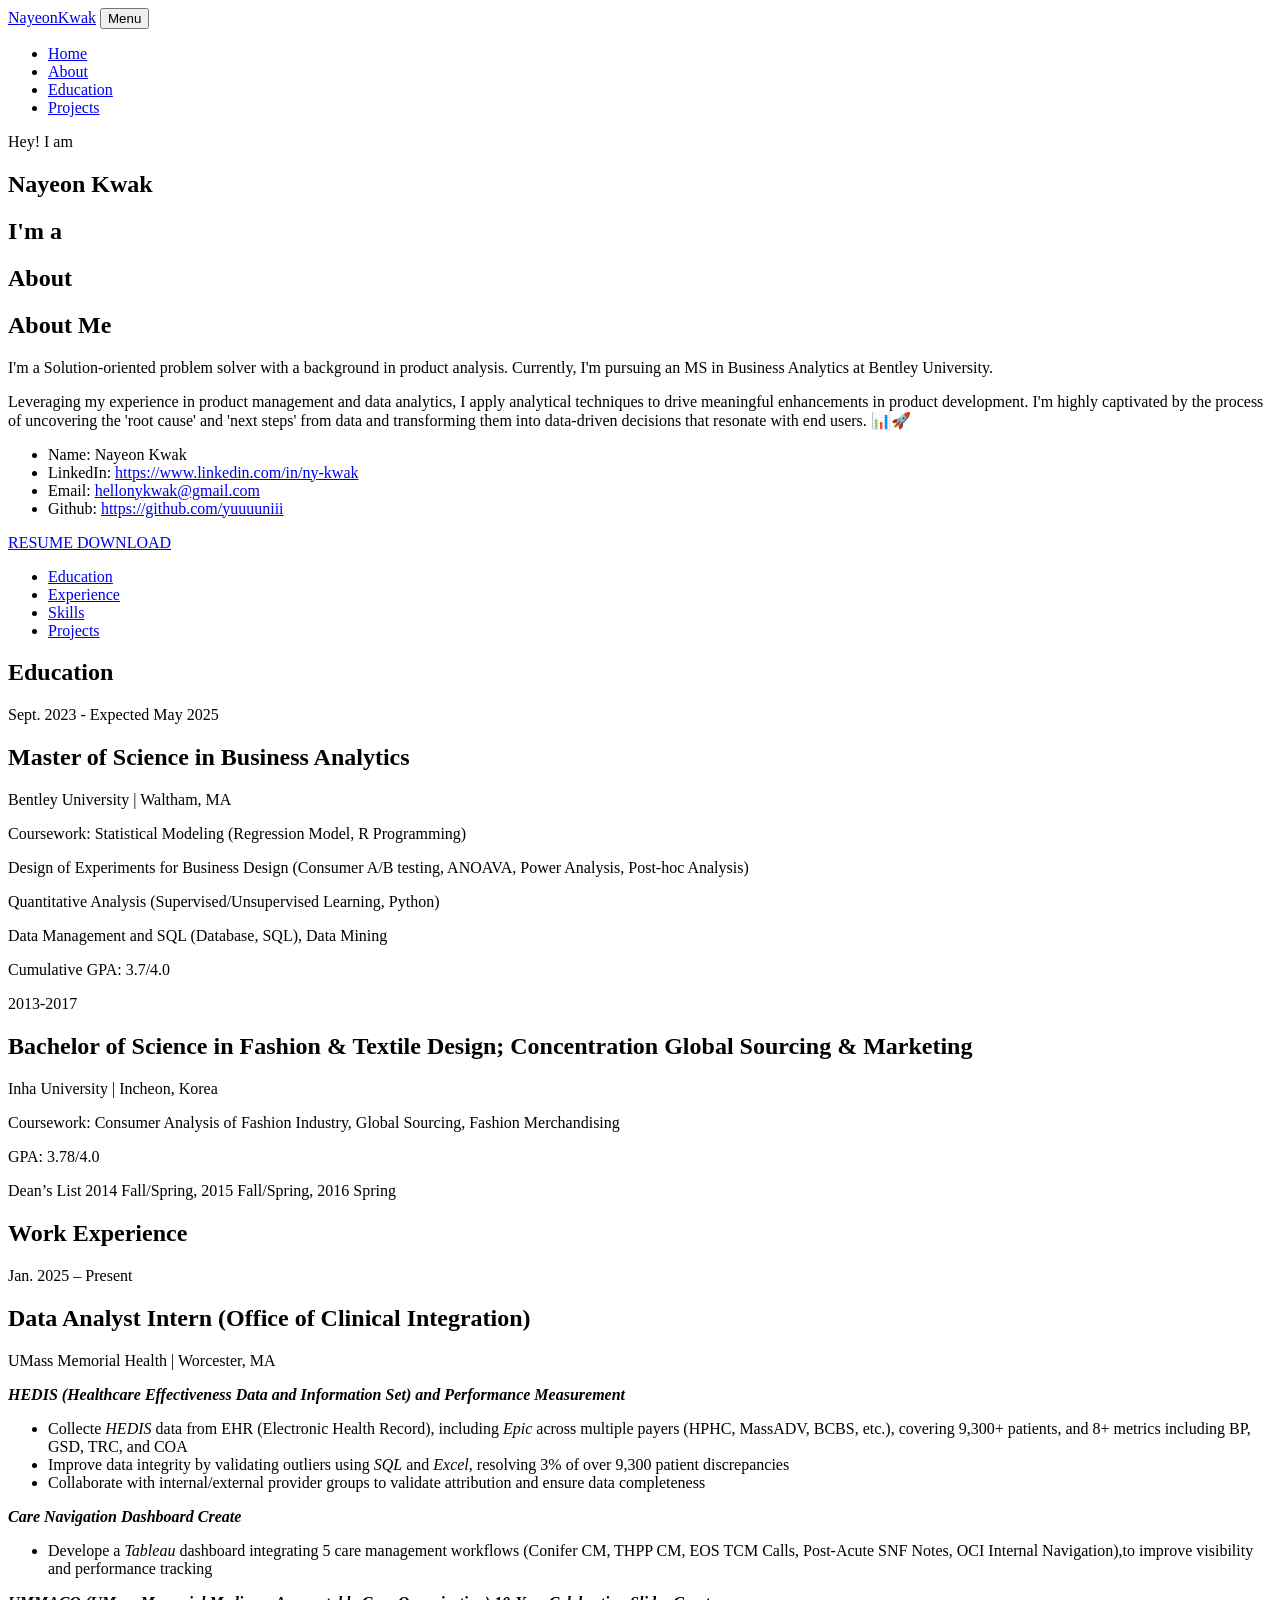
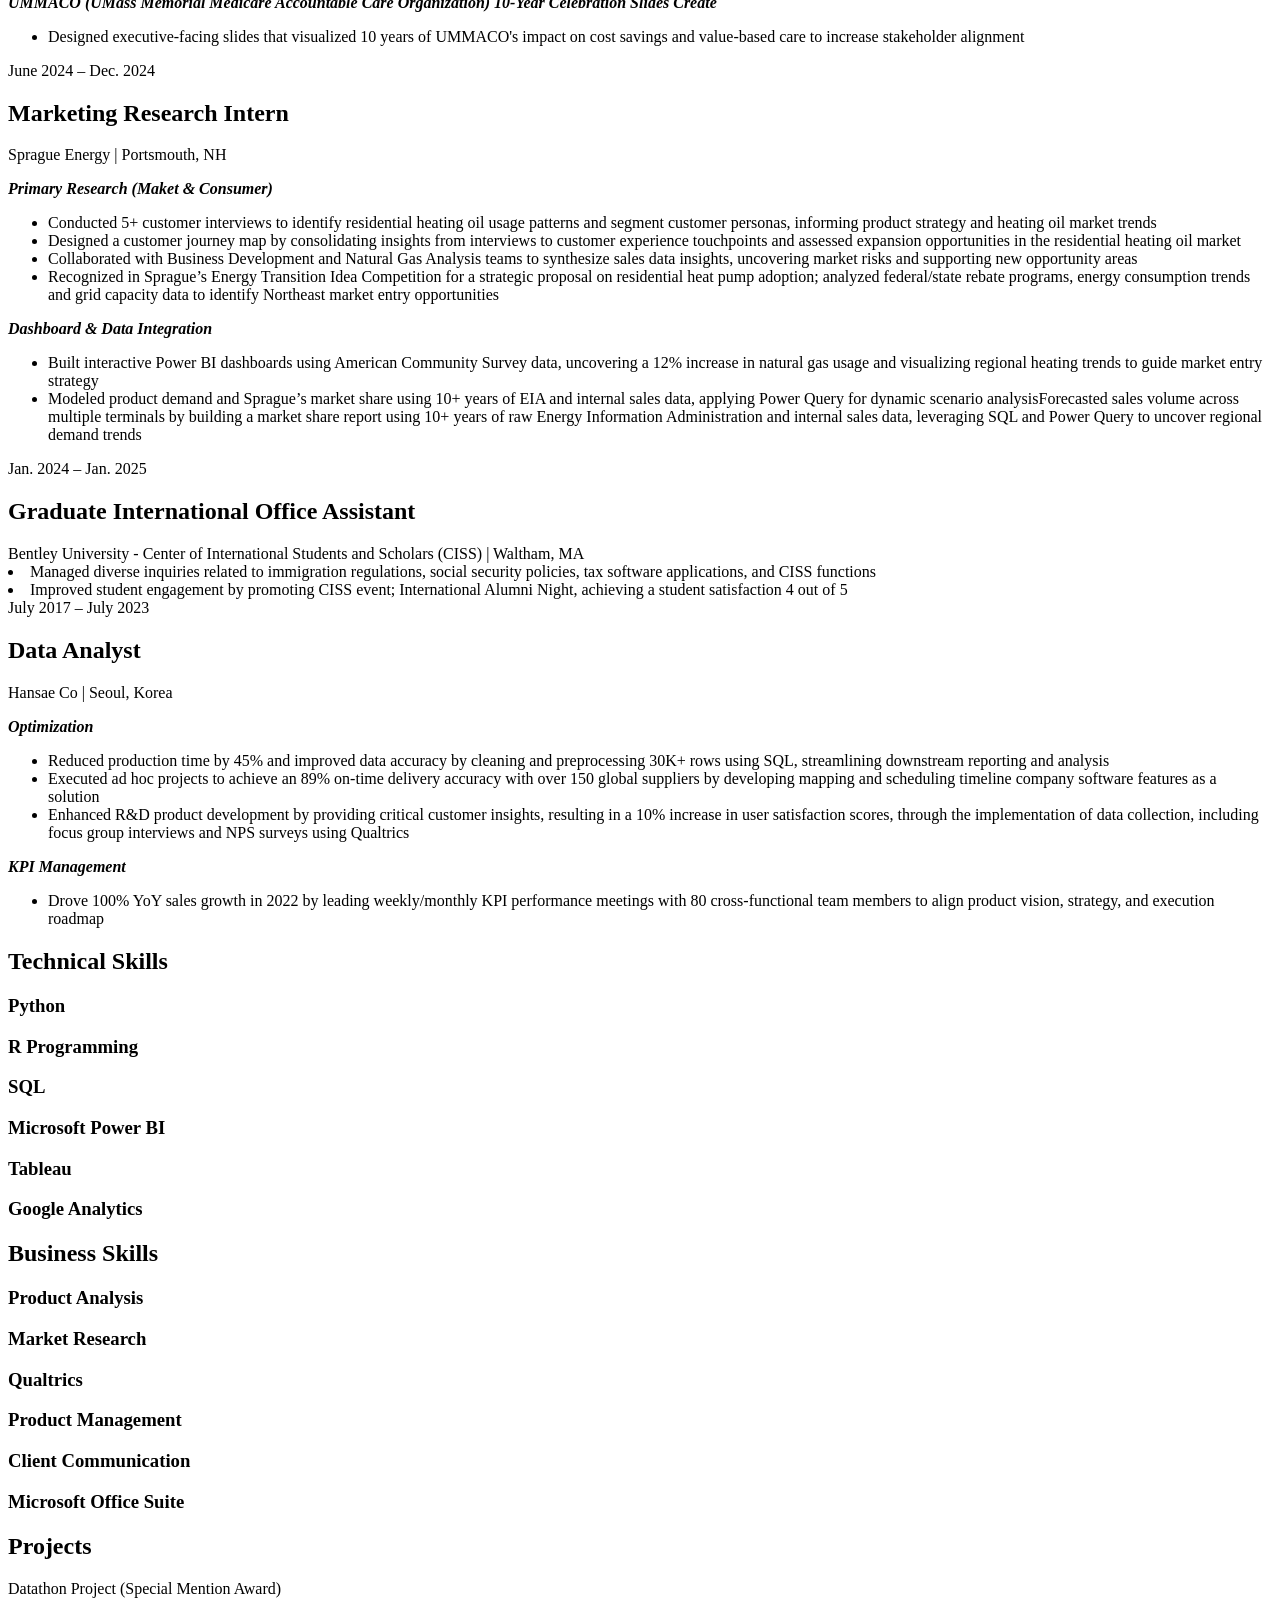
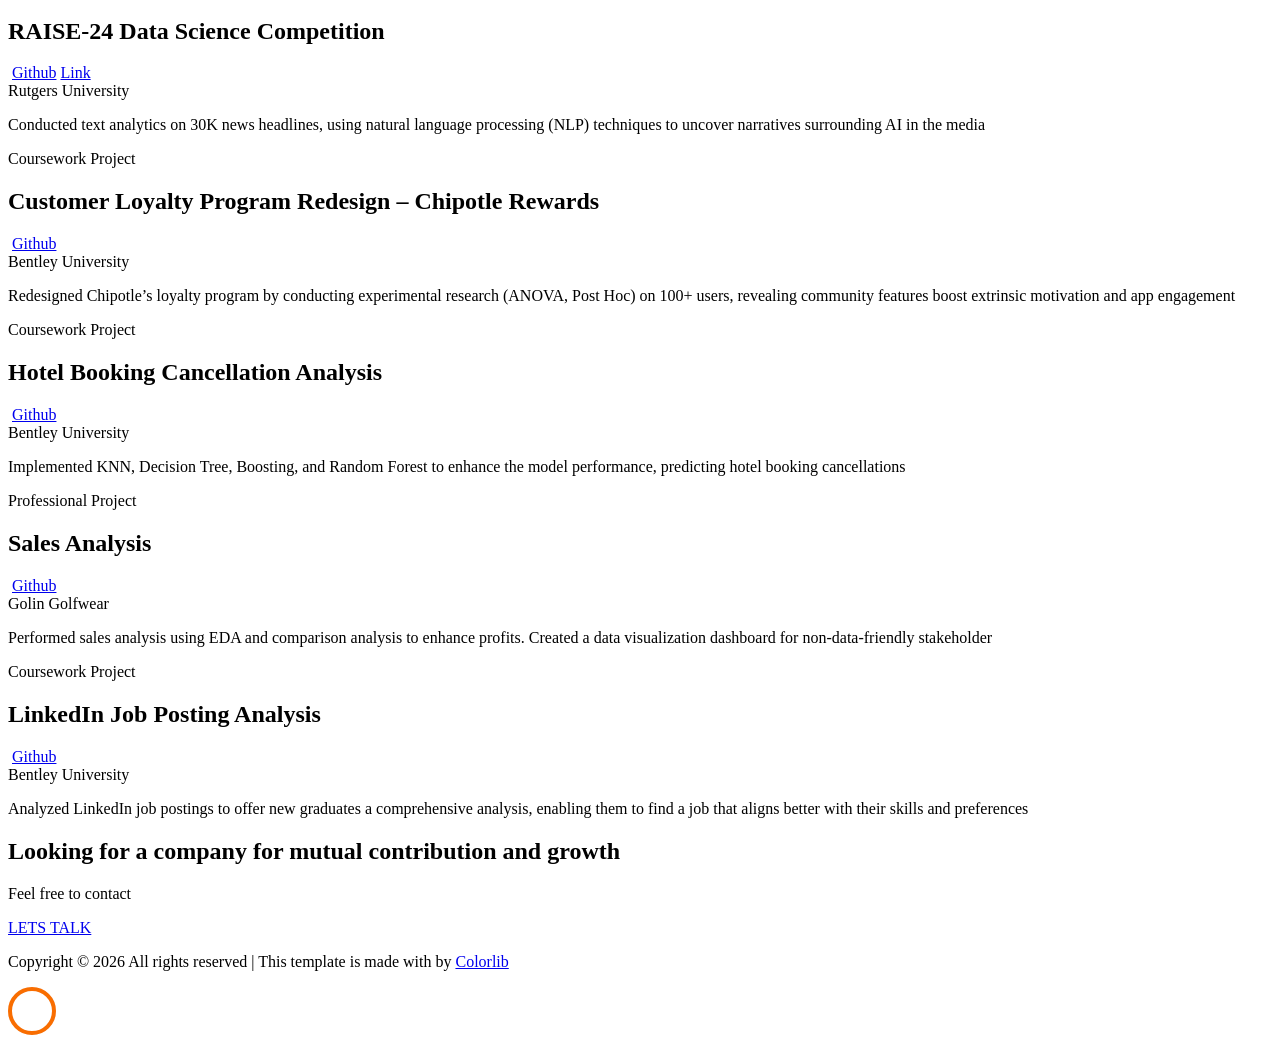
==== index.html @ 4a4a0172 "4/16/2025 updated index.html" ====
<!DOCTYPE html>
<html lang="en">

<head>
	<title>Nayeon WebPortfolio</title>
	<meta charset="utf-8">
	<meta name="viewport" content="width=device-width, initial-scale=1, shrink-to-fit=no">

	<link href="https://fonts.googleapis.com/css?family=Poppins:100,200,300,400,500,600,700,800,900" rel="stylesheet">

	<link rel="stylesheet" href="css/open-iconic-bootstrap.min.css">
	<link rel="stylesheet" href="css/animate.css">

	<link rel="stylesheet" href="css/owl.carousel.min.css">
	<link rel="stylesheet" href="css/owl.theme.default.min.css">
	<link rel="stylesheet" href="css/magnific-popup.css">

	<link rel="stylesheet" href="css/aos.css">

	<link rel="stylesheet" href="css/ionicons.min.css">

	<link rel="stylesheet" href="css/flaticon.css">
	<link rel="stylesheet" href="css/icomoon.css">
	<link rel="stylesheet" href="css/style.css">
</head>

<body data-spy="scroll" data-target=".site-navbar-target" data-offset="300">


	<nav class="navbar navbar-expand-lg navbar-dark ftco_navbar ftco-navbar-light site-navbar-target" id="ftco-navbar">
		<div class="container">
			<a class="navbar-brand" href="index.html"><span>N</span>ayeonKwak</a>
			<button class="navbar-toggler js-fh5co-nav-toggle fh5co-nav-toggle" type="button" data-toggle="collapse"
				data-target="#ftco-nav" aria-controls="ftco-nav" aria-expanded="false" aria-label="Toggle navigation">
				<span class="oi oi-menu"></span> Menu
			</button>

			<div class="collapse navbar-collapse" id="ftco-nav">
				<ul class="navbar-nav nav ml-auto">
					<li class="nav-item"><a href="#home-section" class="nav-link"><span>Home</span></a></li>
					<li class="nav-item"><a href="#about-section" class="nav-link"><span>About</span></a></li>
					<li class="nav-item"><a href="#education-section" class="nav-link"><span>Education</span></a></li>
					<li class="nav-item"><a href="#projects-section" class="nav-link"><span>Projects</span></a></li>
				</ul>
			</div>
		</div>
	</nav>
	<section class="hero-wrap js-fullheight">
		<div class="overlay"></div>
		<div class="container">
			<div class="row no-gutters slider-text js-fullheight justify-content-center align-items-center">
				<div class="col-lg-8 col-md-6 ftco-animate d-flex align-items-center">
					<div class="text text-center">
						<span class="subheading">Hey! I am</span>
						<h1>Nayeon Kwak</h1>
						<h2>I'm a
							<span class="txt-rotate" data-period="500"
								data-rotate='[  "Solution Oriented", "Data Analyst", "Consumer Insight"]'></span>
						</h2>
					</div>
				</div>
			</div>
		</div>
		</div>
		<div class="mouse">
			<a href="#" class="mouse-icon">
				<div class="mouse-wheel"><span class="ion-ios-arrow-round-down"></span></div>
			</a>
		</div>
	</section>

	<section class="ftco-about img ftco-section ftco-no-pt ftco-no-pb" id="about-section">
		<div class="container">
			<div class="row d-flex no-gutters">
				<div class="col-md-6 col-lg-6 d-flex">
					<div class="img-about img d-flex align-items-stretch">
						<div class="overlay"></div>
						<div class="img d-flex align-self-stretch align-items-center"
							style="background-image:url(images/about.jpg);">
						</div>
					</div>
				</div>
				<div class="col-md-6 col-lg-6 pl-md-5 py-5">
					<div class="row justify-content-start pb-3">
						<div class="col-md-12 heading-section ftco-animate">
							<h1 class="big">About</h1>
							<h2 class="mb-4">About Me</h2>
							<p>I'm a Solution-oriented problem solver with a background in product analysis.
								Currently, I'm pursuing an MS in Business Analytics at Bentley University.</p>
							<p>Leveraging my experience in product management and data analytics, I apply analytical techniques to drive meaningful enhancements in product development.
								I'm highly captivated by the process of uncovering the 'root cause' and 'next steps' from data and transforming them into data-driven decisions that resonate with end users. 📊🚀 </p>
							<ul class="about-info mt-4 px-md-0 px-2">
								<li class="d-flex"><span>Name:</span> <span>Nayeon Kwak</span></li>
								<li class="d-flex"><span>LinkedIn:</span> <span><a href="https://www.linkedin.com/in/ny-kwak" target="_blank">https://www.linkedin.com/in/ny-kwak</a></span></li>
								<li class="d-flex"><span>Email:</span> <span><a href="mailto:hellonykwak@gmail.com">hellonykwak@gmail.com</a></span></li>
								<li class="d-flex"><span>Github: </span> <span><a href="https://github.com/yuuuuniii" target="_blank">https://github.com/yuuuuniii</a></span></li>
							</ul>
						</div>
					</div>
					<div class="counter-wrap ftco-animate d-flex mt-md-3">
						<div class="text">
							<p><a target="_blank"
									href="https://drive.google.com/file/d/1pzZDZuSBu2wF0C3RZcCyhBrDFEeHT3rI/view"
									class="btn btn-primary py-3 px-3">RESUME DOWNLOAD</a></p>
						</div>
					</div>
				</div>
			</div>
		</div>
	</section>


	<section class="ftco-section ftco-no-pb goto-here" id="resume-section">
		<div class="container">
			<div class="row">
				<div class="col-md-3">
					<nav id="navi">
						<ul>
							<li><a href="#page-1">Education</a></li>
							<li><a href="#page-2">Experience</a></li>
							<li><a href="#page-3">Skills</a></li>
							<li><a href="#page-4">Projects</a></li>
						</ul>
					</nav>
				</div>
				<div class="col-md-9" id="education-section">
					<div id="page-1" class="page one">
						<h2 class="heading">Education</h2>
						<div class="resume-wrap d-flex ftco-animate">
							<div class="icon d-flex align-items-center justify-content-center">
								<span class="flaticon-ideas"></span>
							</div>
							<div class="text pl-3">
								<span class="date">Sept. 2023 - Expected May 2025</span>
								<h2>Master of Science in Business Analytics</h2>
								<span class="position">Bentley University | Waltham, MA </span>
								<p>Coursework: Statistical Modeling (Regression Model, R Programming)</p>
								<p>Design of Experiments for Business Design (Consumer A/B testing, ANOAVA, Power Analysis, Post-hoc Analysis)</p>
								<p>Quantitative Analysis (Supervised/Unsupervised Learning, Python)</p>
								<p>Data Management and SQL (Database, SQL), Data Mining</p>
								<p>Cumulative GPA: 3.7/4.0</p>
							</div>
						</div>
						<div class="resume-wrap d-flex ftco-animate">
							<div class="icon d-flex align-items-center justify-content-center">
								<span class="flaticon-ideas"></span>
							</div>
							<div class="text pl-3">
								<span class="date">2013-2017</span>
								<h2>Bachelor of Science in Fashion & Textile Design; Concentration Global Sourcing & Marketing</h2>
								<span class="position">Inha University | Incheon, Korea</span>
								<p>Coursework: Consumer Analysis of Fashion Industry, Global Sourcing, Fashion Merchandising</p>
								<p>GPA: 3.78/4.0</p>
								<p>Dean’s List 2014 Fall/Spring, 2015 Fall/Spring, 2016 Spring</p>
							</div>
						</div>
					</div>

					<div id="page-2" class="page two">
						<h2 class="heading">Work Experience</h2>
						<div class="resume-wrap d-flex ftco-animate">
							<div class="icon d-flex align-items-center justify-content-center">
								<span class="flaticon-ideas"></span>
							</div>
							<div class="text pl-3">
								<span class="date">Jan. 2025 – Present </span>
								<h2>Data Analyst Intern (Office of Clinical Integration)</h2>
								<span class="position">UMass Memorial Health | Worcester, MA </span>
								<p><strong><em>HEDIS (Healthcare Effectiveness Data and Information Set) and Performance Measurement</em></strong></p>
								<ul>
									<li>Collecte <i>HEDIS</i> data from EHR (Electronic Health Record), including <i>Epic</i> across multiple payers (HPHC, MassADV, BCBS, etc.), covering 9,300+ patients, and 8+ metrics including BP, GSD, TRC, and COA</li>
									<li>Improve data integrity by validating outliers using <i>SQL</i> and <i>Excel</i>, resolving 3% of over 9,300 patient discrepancies</li>
									<li>Collaborate with internal/external provider groups to validate attribution and ensure data completeness</li>
								</ul>
								<p><strong><em>Care Navigation Dashboard Create</em></strong></p>
								<ul>							
									<li>Develope a <i>Tableau</i> dashboard integrating 5 care management workflows (Conifer CM, THPP CM, EOS TCM Calls, Post-Acute SNF Notes, OCI Internal Navigation),to improve visibility and performance tracking</li>
								</ul>
								<p><strong><em>UMMACO (UMass Memorial Medicare Accountable Care Organization) 10-Year Celebration Slides Create</em></strong></p>						
								<ul>
									<li>Designed executive-facing slides that visualized 10 years of UMMACO's impact on cost savings and value-based care to increase stakeholder alignment</li>
								</ul>
							</div>
						</div>
						<div class="resume-wrap d-flex ftco-animate">
							<div class="icon d-flex align-items-center justify-content-center">
								<span class="flaticon-ideas"></span>
							</div>
							<div class="text pl-3">
								<span class="date">June 2024 – Dec. 2024</span>
								<h2>Marketing Research Intern</h2>
								<span class="position">Sprague Energy | Portsmouth, NH </span>
								<p><strong><em>Primary Research (Maket & Consumer)</em></strong></p>
								<ul>
									<li>Conducted 5+ customer interviews to identify residential heating oil usage patterns and segment customer personas, informing product strategy and heating oil market trends</li>
									<li>Designed a customer journey map by consolidating insights from interviews to customer experience touchpoints and assessed expansion opportunities in the residential heating oil market</li>
									<li>Collaborated with Business Development and Natural Gas Analysis teams to synthesize sales data insights, uncovering market risks and supporting new opportunity areas</li>
									<li>Recognized in Sprague’s Energy Transition Idea Competition for a strategic proposal on residential heat pump adoption; analyzed federal/state rebate programs, energy consumption trends and grid capacity data to identify Northeast market entry opportunities</li>
								</ul>
								<p><strong><em>Dashboard & Data Integration</em></strong></p>
								<ul>
									<li>Built interactive Power BI dashboards using American Community Survey data, uncovering a 12% increase in natural gas usage and visualizing regional heating trends to guide market entry strategy</li>
									<li>Modeled product demand and Sprague’s market share using 10+ years of EIA and internal sales data, applying Power Query for dynamic scenario analysisForecasted sales volume across multiple terminals by building a market share report using 10+ years of raw Energy Information Administration and internal sales data, leveraging SQL and Power Query to uncover regional demand trends</li>
								</ul>
							</div>
						</div>
						<div class="resume-wrap d-flex ftco-animate">
							<div class="icon d-flex align-items-center justify-content-center">
								<span class="flaticon-ideas"></span>
							</div>
							<div class="text pl-3">
								<span class="date">Jan. 2024 – Jan. 2025</span>
								<h2>Graduate International Office Assistant</h2>
								<span class="position">Bentley University - Center of International Students and Scholars (CISS) | Waltham, MA </span>
								<li>Managed diverse inquiries related to immigration regulations, social security policies, tax software applications, and CISS functions</li>
								<li>Improved student engagement by promoting CISS event; International Alumni Night, achieving a student satisfaction 4 out of 5</li>
							</div>
						</div>
						<div class="resume-wrap d-flex ftco-animate">
							<div class="icon d-flex align-items-center justify-content-center">
								<span class="flaticon-ideas"></span>
							</div>
							<div class="text pl-3">
								<span class="date">July 2017 – July 2023</span>
								<h2>Data Analyst</h2>
								<span class="position">Hansae Co | Seoul, Korea </span>
								<p><strong><em>Optimization</em></strong></p>
								<ul>
									<li>Reduced production time by 45% and improved data accuracy by cleaning and preprocessing 30K+ rows using SQL, streamlining downstream reporting and analysis</li>
									<li>Executed ad hoc projects to achieve an 89% on-time delivery accuracy with over 150 global suppliers by developing mapping and scheduling timeline company software features as a solution</li>
									<li>Enhanced R&D product development by providing critical customer insights, resulting in a 10% increase in user satisfaction scores, through the implementation of data collection, including focus group interviews and NPS surveys using Qualtrics</li>
								</ul>
								<p><strong><em>KPI Management</em></strong></p>
								<ul>
									<li>Drove 100% YoY sales growth in 2022 by leading weekly/monthly KPI performance meetings with 80 cross-functional team members to align product vision, strategy, and execution roadmap</li>
								</ul>
							</div>
						</div>
					</div>

					<div id="page-3" class="page three">
						<h2 class="heading">Technical Skills</h2>
						<div class="row">
							<div class="col-md-6 animate-box">
								<div class="progress-wrap ftco-animate">
									<h3>Python</h3>
									<div class="progress">
										<div class="progress-bar color-1" role="progressbar" aria-valuenow="100"
											aria-valuemin="0" aria-valuemax="100" style="width:100%">
											<span></span>
										</div>
									</div>
								</div>
							</div>
							<div class="col-md-6 animate-box">
								<div class="progress-wrap ftco-animate">
									<h3>R Programming</h3>
									<div class="progress">
										<div class="progress-bar color-2" role="progressbar" aria-valuenow="100"
											aria-valuemin="0" aria-valuemax="100" style="width:100%">
											<span></span>
										</div>
									</div>
								</div>
							</div>
							<div class="col-md-6 animate-box">
								<div class="progress-wrap ftco-animate">
									<h3>SQL</h3>
									<div class="progress">
										<div class="progress-bar color-3" role="progressbar" aria-valuenow="100"
											aria-valuemin="0" aria-valuemax="100" style="width:100%">
											<span></span>
										</div>
									</div>
								</div>
							</div>
							<div class="col-md-6 animate-box">
								<div class="progress-wrap ftco-animate">
									<h3>Microsoft Power BI</h3>
									<div class="progress">
										<div class="progress-bar color-4" role="progressbar" aria-valuenow="100"
											aria-valuemin="0" aria-valuemax="100" style="width:100%">
											<span></span>
										</div>
									</div>
								</div>
							</div>
							<div class="col-md-6 animate-box">
								<div class="progress-wrap ftco-animate">
									<h3>Tableau</h3>
									<div class="progress">
										<div class="progress-bar color-5" role="progressbar" aria-valuenow="100"
											aria-valuemin="0" aria-valuemax="100" style="width:100%">
											<span></span>
										</div>
									</div>
								</div>
							</div>
							<div class="col-md-6 animate-box">
								<div class="progress-wrap ftco-animate">
									<h3>Google Analytics</h3>
									<div class="progress">
										<div class="progress-bar color-6" role="progressbar" aria-valuenow="100"
											aria-valuemin="0" aria-valuemax="100" style="width:100%">
											<span></span>
										</div>
									</div>
								</div>
							</div>
						</div>
						<h2 class="heading">Business Skills</h2>
						<div class="row">
							<div class="col-md-6 animate-box">
								<div class="progress-wrap ftco-animate">
									<h3>Product Analysis</h3>
									<div class="progress">
										<div class="progress-bar color-1" role="progressbar" aria-valuenow="100"
											aria-valuemin="0" aria-valuemax="100" style="width:100%">
											<span></span>
										</div>
									</div>
								</div>
							</div>
							<div class="col-md-6 animate-box">
								<div class="progress-wrap ftco-animate">
									<h3>Market Research</h3>
									<div class="progress">
										<div class="progress-bar color-2" role="progressbar" aria-valuenow="100"
											aria-valuemin="0" aria-valuemax="100" style="width:100%">
											<span></span>
										</div>
									</div>
								</div>
							</div>
							<div class="col-md-6 animate-box">
								<div class="progress-wrap ftco-animate">
									<h3>Qualtrics</h3>
									<div class="progress">
										<div class="progress-bar color-3" role="progressbar" aria-valuenow="100"
											aria-valuemin="0" aria-valuemax="100" style="width:100%">
											<span></span>
										</div>
									</div>
								</div>
							</div>
							<div class="col-md-6 animate-box">
								<div class="progress-wrap ftco-animate">
									<h3>Product Management</h3>
									<div class="progress">
										<div class="progress-bar color-4" role="progressbar" aria-valuenow="100"
											aria-valuemin="0" aria-valuemax="100" style="width:100%">
											<span></span>
										</div>
									</div>
								</div>
							</div>
							<div class="col-md-6 animate-box">
								<div class="progress-wrap ftco-animate">
									<h3>Client Communication</h3>
									<div class="progress">
										<div class="progress-bar color-5" role="progressbar" aria-valuenow="100"
											aria-valuemin="0" aria-valuemax="100" style="width:100%">
											<span></span>
										</div>
									</div>
								</div>
							</div>
							<div class="col-md-6 animate-box">
								<div class="progress-wrap ftco-animate">
									<h3>Microsoft Office Suite</h3>
									<div class="progress">
										<div class="progress-bar color-6" role="progressbar" aria-valuenow="100"
											aria-valuemin="0" aria-valuemax="100" style="width:100%">
											<span></span>
										</div>
									</div>
								</div>
							</div>
						</div>
					</div>

					<div id="page-4" class="page four">
						<h2 id="projects-section" class="heading">Projects</h2>
						<div class="resume-wrap d-flex ftco-animate">
							<div class="icon d-flex align-items-center justify-content-center">
								<span class="flaticon-ideas"></span>
							</div>
							<div class="text pl-3">
								<span class="date">Datathon Project (Special Mention Award) </span>
								<div class="d-flex">
									<h2>RAISE-24 Data Science Competition</h2>
									<div>&nbsp;<a class="btn btn-outline-secondary" target="_blank"
											class="btn btn-outline-secondary"
											href="https://github.com/yuuuuniii/Raise24-Data-Competition">Github</a>&nbsp;<a
											class="btn btn-outline-secondary" target="_blank"
											href="https://bloustein.rutgers.edu/raise-24-recap-does-news-media-spread-fear-of-ai/">Link</a>
									</div>
								</div>
								<span class="position">Rutgers University</span>	
								<p>Conducted text analytics on 30K news headlines, using natural language processing (NLP) techniques to uncover narratives surrounding AI in the media</p>
							</div>
						</div>
						<div class="resume-wrap d-flex ftco-animate">
							<div class="icon d-flex align-items-center justify-content-center">
								<span class="flaticon-ideas"></span>
							</div>
							<div class="text pl-3">
								<span class="date">Coursework Project</span>
								<div class="d-flex">
									<h2>Customer Loyalty Program Redesign – Chipotle Rewards</h2>
									<div>&nbsp;<a class="btn btn-outline-secondary" target="_blank"
											class="btn btn-outline-secondary"
											href="https://github.com/yuuuuniii/Customer-Loyalty-Program-Redesign_Chipotle-Rewards.git">Github</a>
									</div>
								</div>
								<span class="position">Bentley University</span>	
								<p>Redesigned Chipotle’s loyalty program by conducting experimental research (ANOVA, Post Hoc) on 100+ users, revealing community features boost extrinsic motivation and app engagement</p>
							</div>
						</div>
						<div class="resume-wrap d-flex ftco-animate">
							<div class="icon d-flex align-items-center justify-content-center">
								<span class="flaticon-ideas"></span>
							</div>
							<div class="text pl-3">
								<span class="date">Coursework Project</span>
								<div class="d-flex">
									<h2>Hotel Booking Cancellation Analysis</h2>
									<div>&nbsp;<a class="btn btn-outline-secondary" target="_blank"
											class="btn btn-outline-secondary"
											href="https://github.com/yuuuuniii/Hotel-Booking-Cancellation-Analysis.git">Github</a>
									</div>
								</div>
								<span class="position">Bentley University</span>	
								<p>Implemented KNN, Decision Tree, Boosting, and Random Forest to enhance the model performance, predicting hotel booking cancellations</p>
							</div>
						</div>
						<div class="resume-wrap d-flex ftco-animate">
							<div class="icon d-flex align-items-center justify-content-center">
								<span class="flaticon-ideas"></span>
							</div>
							<div class="text pl-3">
								<span class="date">Professional Project</span>
								<div class="d-flex">
									<h2>Sales Analysis</h2>
									<div>&nbsp;<a class="btn btn-outline-secondary" target="_blank"
											class="btn btn-outline-secondary"
											href="https://github.com/yuuuuniii/Sales-Analysis.git">Github</a>
									</div>
								</div>
								<span class="position">Golin Golfwear</span>	
								<p>Performed sales analysis using EDA and comparison analysis to enhance profits. Created a data visualization dashboard for non-data-friendly stakeholder</p>
							</div>
						</div>
						<div class="resume-wrap d-flex ftco-animate">
							<div class="icon d-flex align-items-center justify-content-center">
								<span class="flaticon-ideas"></span>
							</div>
							<div class="text pl-3">
								<span class="date">Coursework Project</span>
								<div class="d-flex">
									<h2>LinkedIn Job Posting Analysis</h2>
									<div>&nbsp;<a class="btn btn-outline-secondary" target="_blank"
											class="btn btn-outline-secondary"
											href="https://github.com/yuuuuniii/LinkedIn-Posting-Analysis.git">Github</a>
									</div>
								</div>
								<span class="position">Bentley University</span>	
								<p>Analyzed LinkedIn job postings to offer new graduates a comprehensive analysis, enabling them to find a job that aligns better with their skills and preferences</p>
							</div>
						</div>
					</div>
				</div>
			</div>
		</div>
	</section>


	<section class="ftco-section ftco-hireme img" style="background-image: url(images/bg_1.jpg)">
		<div class="overlay"></div>
		<div class="container">
			<div class="row justify-content-center">
				<div class="col-md-7 ftco-animate text-center">
					<h2>Looking for a company for mutual <span>contribution</span> and <span>growth</span></h2>
					<p>Feel free to contact</p>
					<p class="mb-0"><a href="mailto:hellonykwak@gmail.com" class="btn btn-primary py-3 px-5">LETS TALK</a></p>
				</div>
			</div>
		</div>
	</section>


	<footer class="ftco-footer ftco-section">
		<div class="container">

			<div class="row">
				<div class="col-md-12 text-center">
					<p>
						<!-- Link back to Colorlib can't be removed. Template is licensed under CC BY 3.0. -->
						Copyright &copy;
						<script>document.write(new Date().getFullYear());</script> All rights reserved | This template
						is made with <i class="icon-heart color-danger" aria-hidden="true"></i> by <a
							href="https://colorlib.com" target="_blank">Colorlib</a>
						<!-- Link back to Colorlib can't be removed. Template is licensed under CC BY 3.0. -->
					</p>
				</div>
			</div>
		</div>
	</footer>



	<!-- loader -->
	<div id="ftco-loader" class="show fullscreen"><svg class="circular" width="48px" height="48px">
			<circle class="path-bg" cx="24" cy="24" r="22" fill="none" stroke-width="4" stroke="#eeeeee" />
			<circle class="path" cx="24" cy="24" r="22" fill="none" stroke-width="4" stroke-miterlimit="10"
				stroke="#F96D00" />
		</svg></div>


	<script src="js/jquery.min.js"></script>
	<script src="js/jquery-migrate-3.0.1.min.js"></script>
	<script src="js/popper.min.js"></script>
	<script src="js/bootstrap.min.js"></script>
	<script src="js/jquery.easing.1.3.js"></script>
	<script src="js/jquery.waypoints.min.js"></script>
	<script src="js/jquery.stellar.min.js"></script>
	<script src="js/owl.carousel.min.js"></script>
	<script src="js/jquery.magnific-popup.min.js"></script>
	<script src="js/aos.js"></script>
	<script src="js/jquery.animateNumber.min.js"></script>
	<script src="js/scrollax.min.js"></script>

	<script src="js/main.js"></script>

</body>

</html>
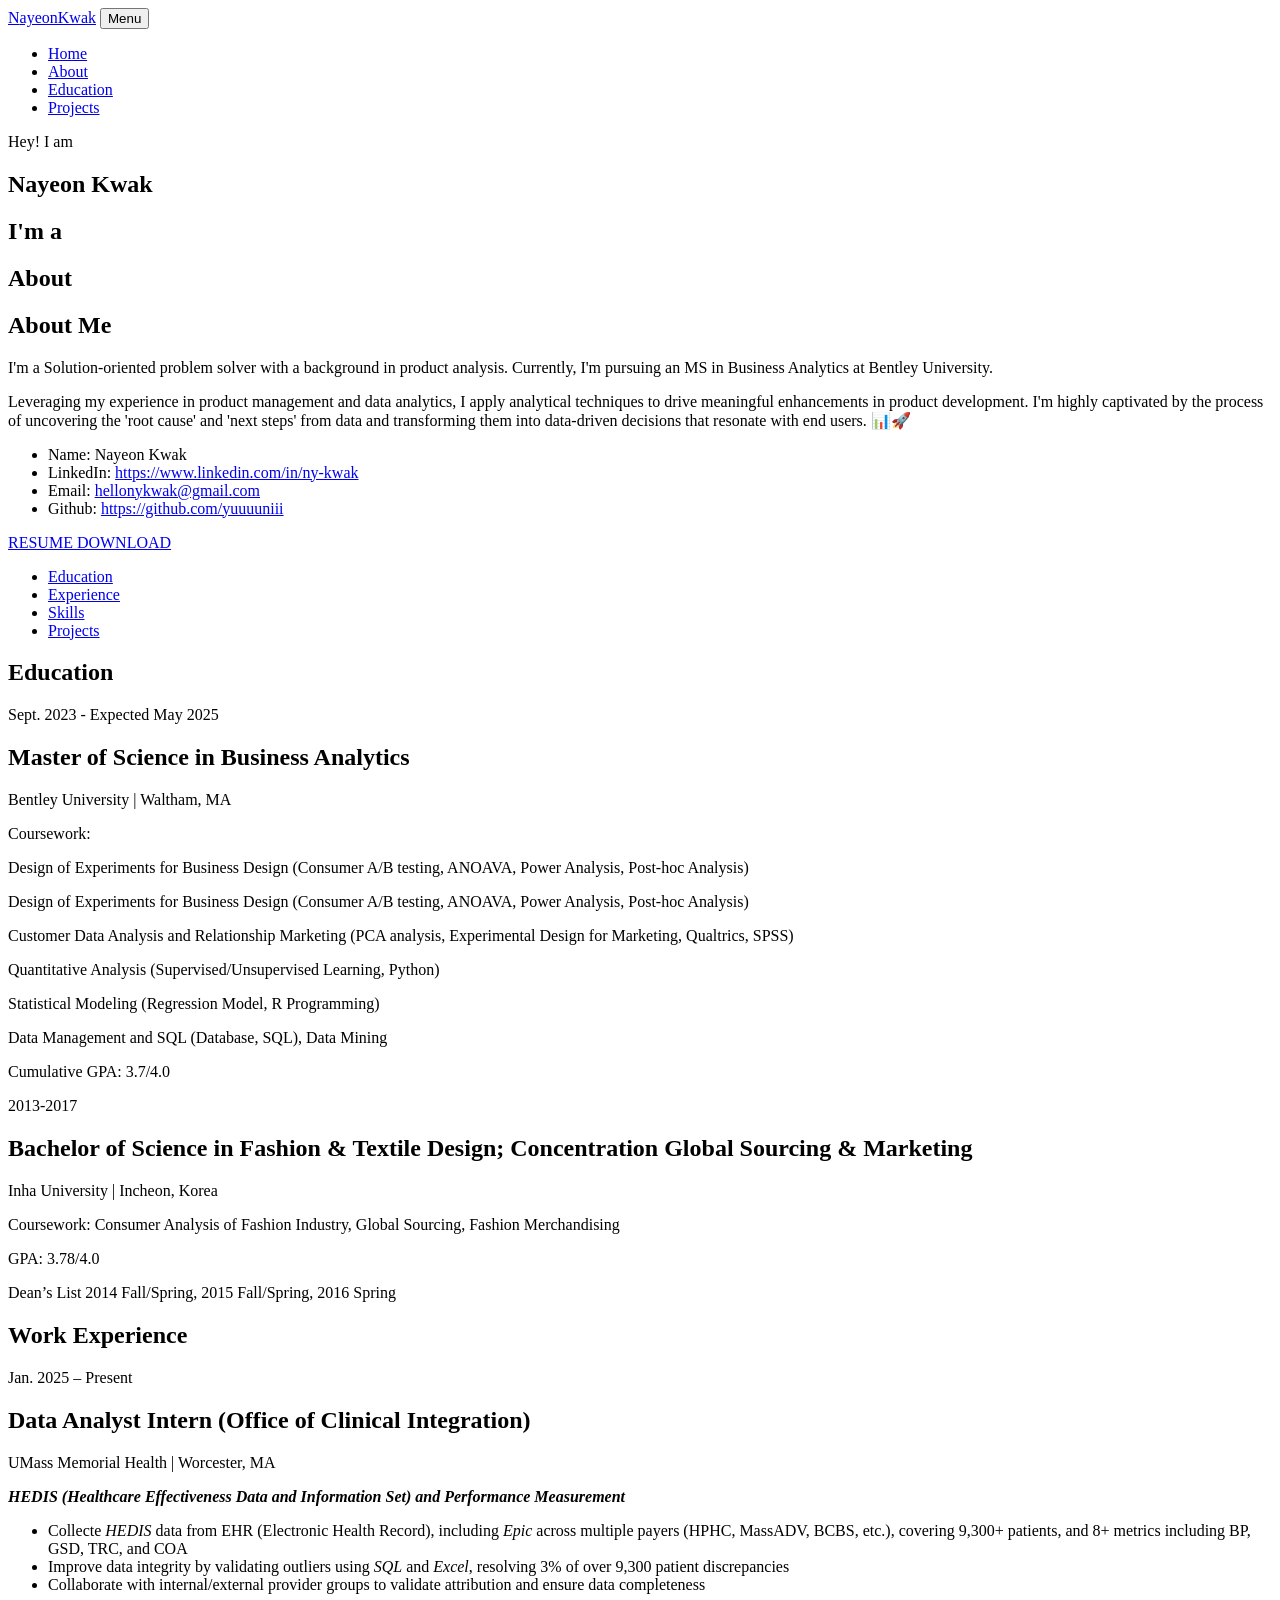
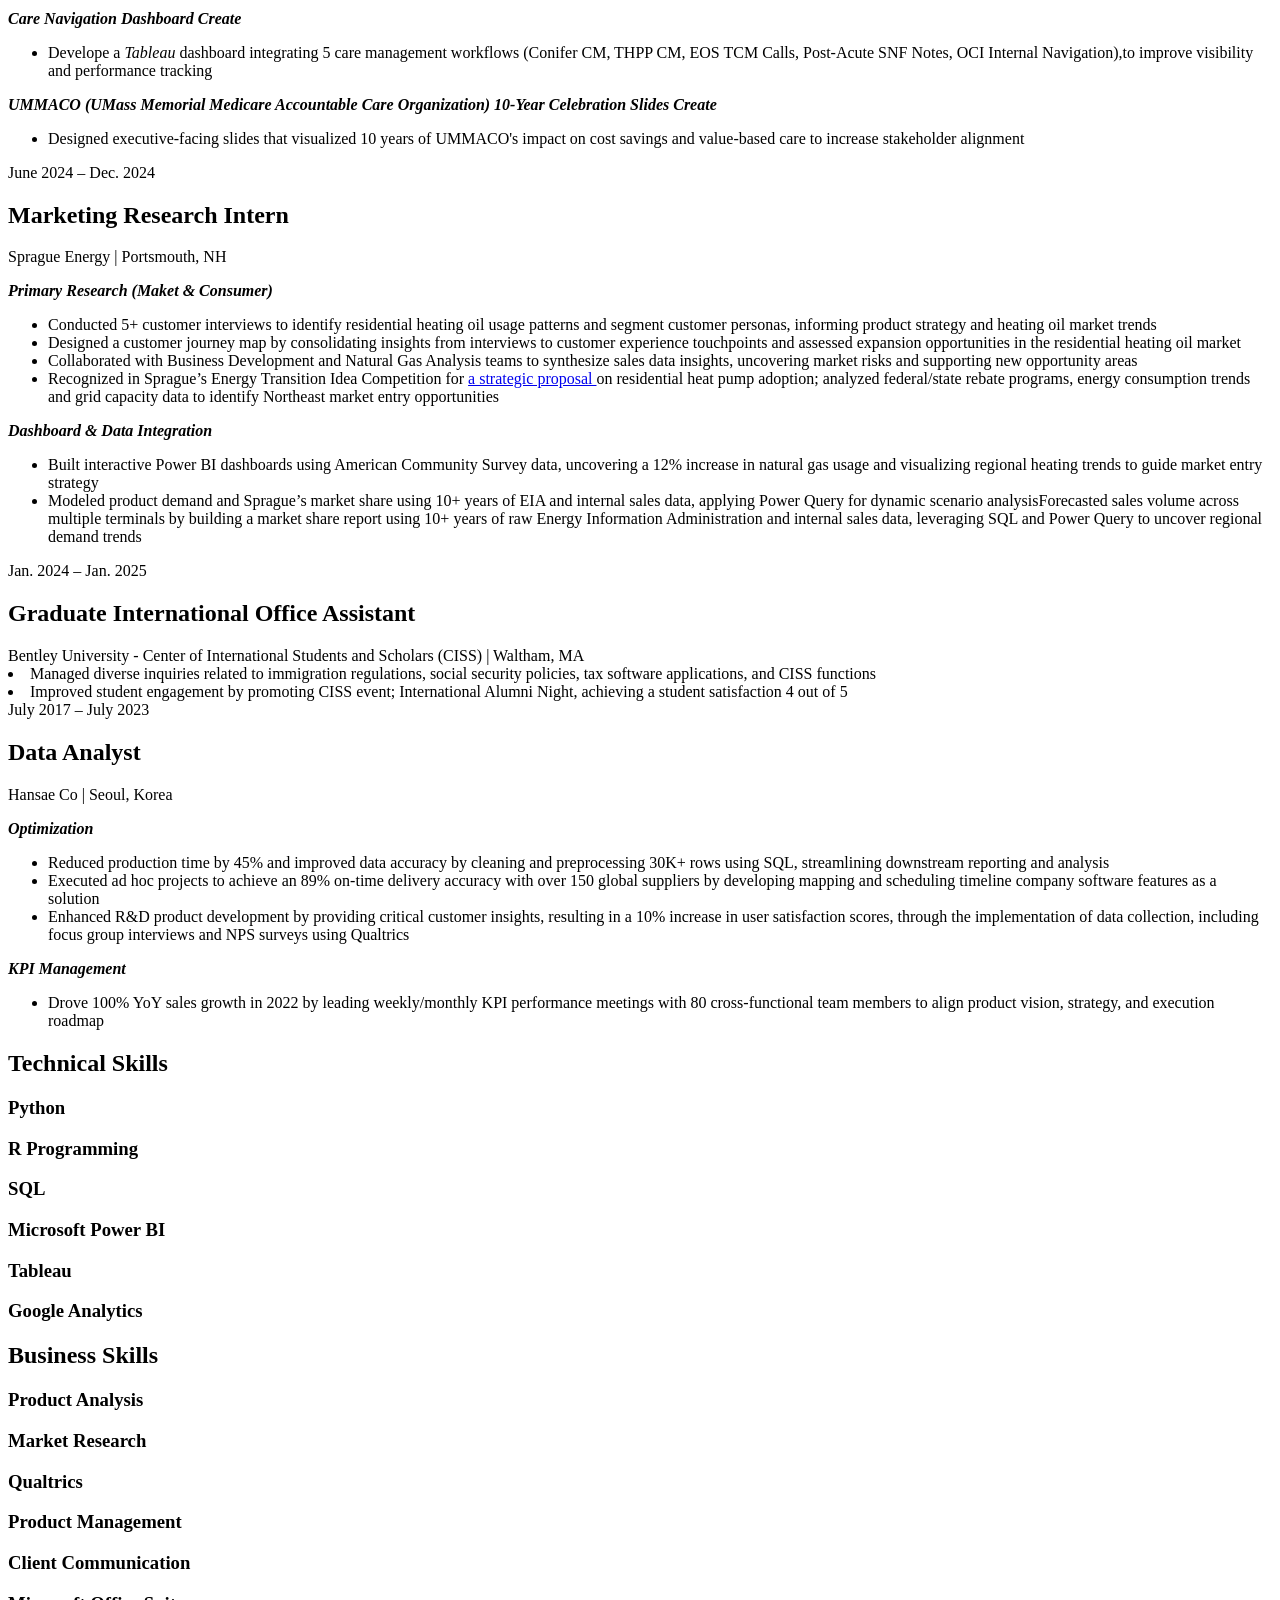
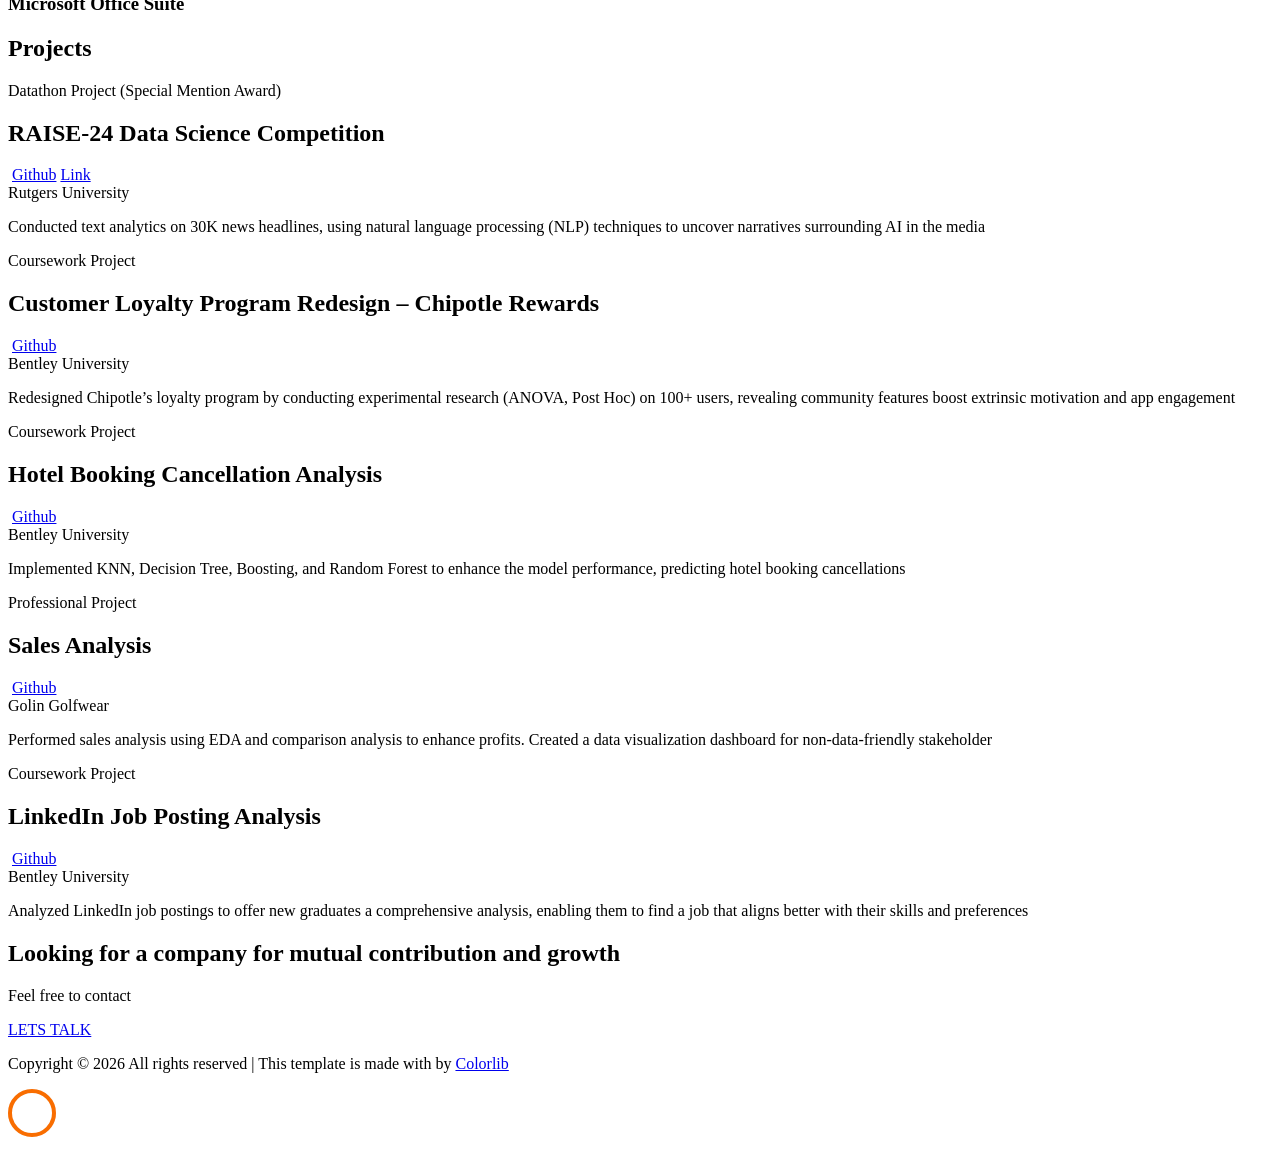
==== commit c2aa003d: "4/16/2025_2nd updated" ====
--- a/index.html
+++ b/index.html
@@ -134,9 +134,11 @@
 								<span class="date">Sept. 2023 - Expected May 2025</span>
 								<h2>Master of Science in Business Analytics</h2>
 								<span class="position">Bentley University | Waltham, MA </span>
-								<p>Coursework: Statistical Modeling (Regression Model, R Programming)</p>
-								<p>Design of Experiments for Business Design (Consumer A/B testing, ANOAVA, Power Analysis, Post-hoc Analysis)</p>
+								<p>Coursework:</p>
+								<p>Design of Experiments for Business Design (Consumer A/B testing, ANOAVA, Power Analysis, Post-hoc Analysis)</p>								<p>Design of Experiments for Business Design (Consumer A/B testing, ANOAVA, Power Analysis, Post-hoc Analysis)</p>
+								<p>Customer Data Analysis and Relationship Marketing (PCA analysis, Experimental Design for Marketing, Qualtrics, SPSS)</p>
 								<p>Quantitative Analysis (Supervised/Unsupervised Learning, Python)</p>
+								<p>Statistical Modeling (Regression Model, R Programming)</p>
 								<p>Data Management and SQL (Database, SQL), Data Mining</p>
 								<p>Cumulative GPA: 3.7/4.0</p>
 							</div>
@@ -195,7 +197,12 @@
 									<li>Conducted 5+ customer interviews to identify residential heating oil usage patterns and segment customer personas, informing product strategy and heating oil market trends</li>
 									<li>Designed a customer journey map by consolidating insights from interviews to customer experience touchpoints and assessed expansion opportunities in the residential heating oil market</li>
 									<li>Collaborated with Business Development and Natural Gas Analysis teams to synthesize sales data insights, uncovering market risks and supporting new opportunity areas</li>
-									<li>Recognized in Sprague’s Energy Transition Idea Competition for a strategic proposal on residential heat pump adoption; analyzed federal/state rebate programs, energy consumption trends and grid capacity data to identify Northeast market entry opportunities</li>
+									<li>Recognized in Sprague’s Energy Transition Idea Competition for 
+										<a href="https://drive.google.com/file/d/13ivuB6cfA2YIeDUcFN46oCMEHPyAzpk2/view?usp=drive_link" target="_blank">
+											a strategic proposal
+										</a>
+										on residential heat pump adoption; analyzed federal/state rebate programs, energy consumption trends and grid capacity data to identify Northeast market entry opportunities
+									</li>
 								</ul>
 								<p><strong><em>Dashboard & Data Integration</em></strong></p>
 								<ul>
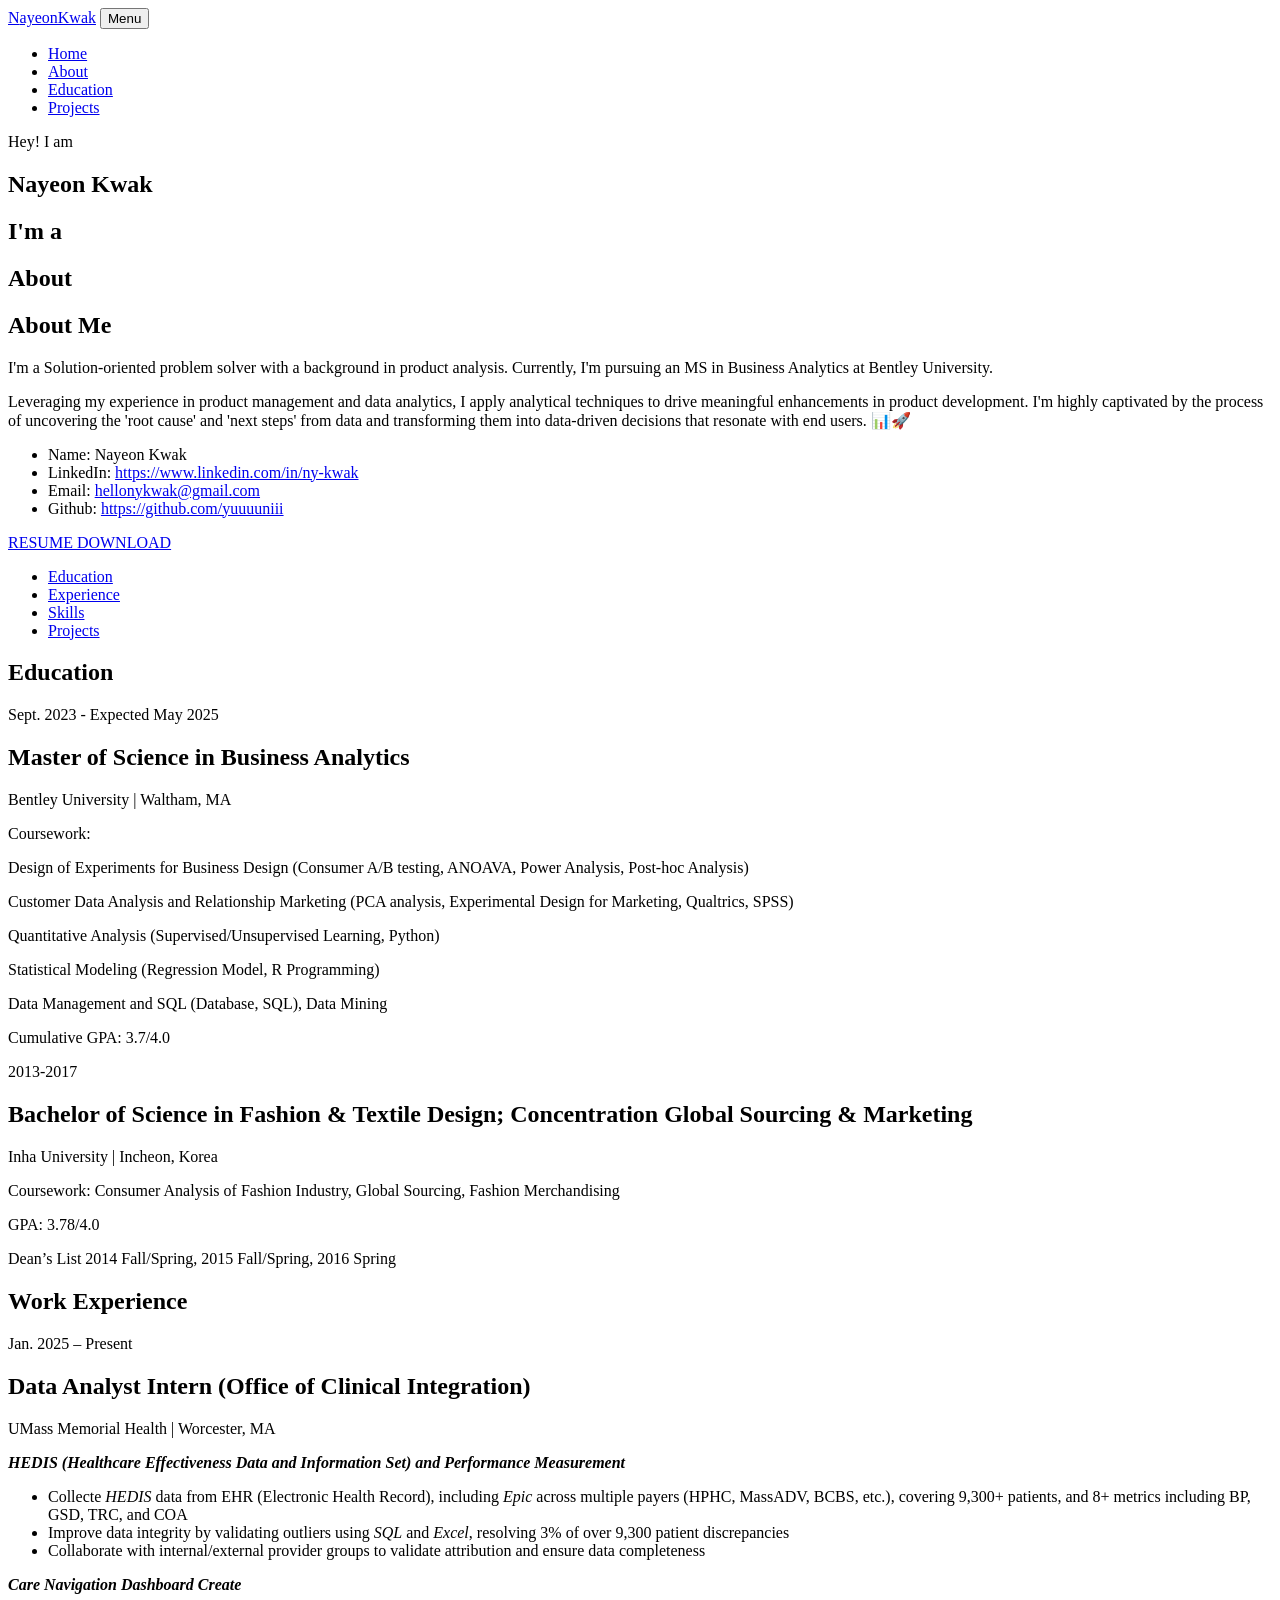
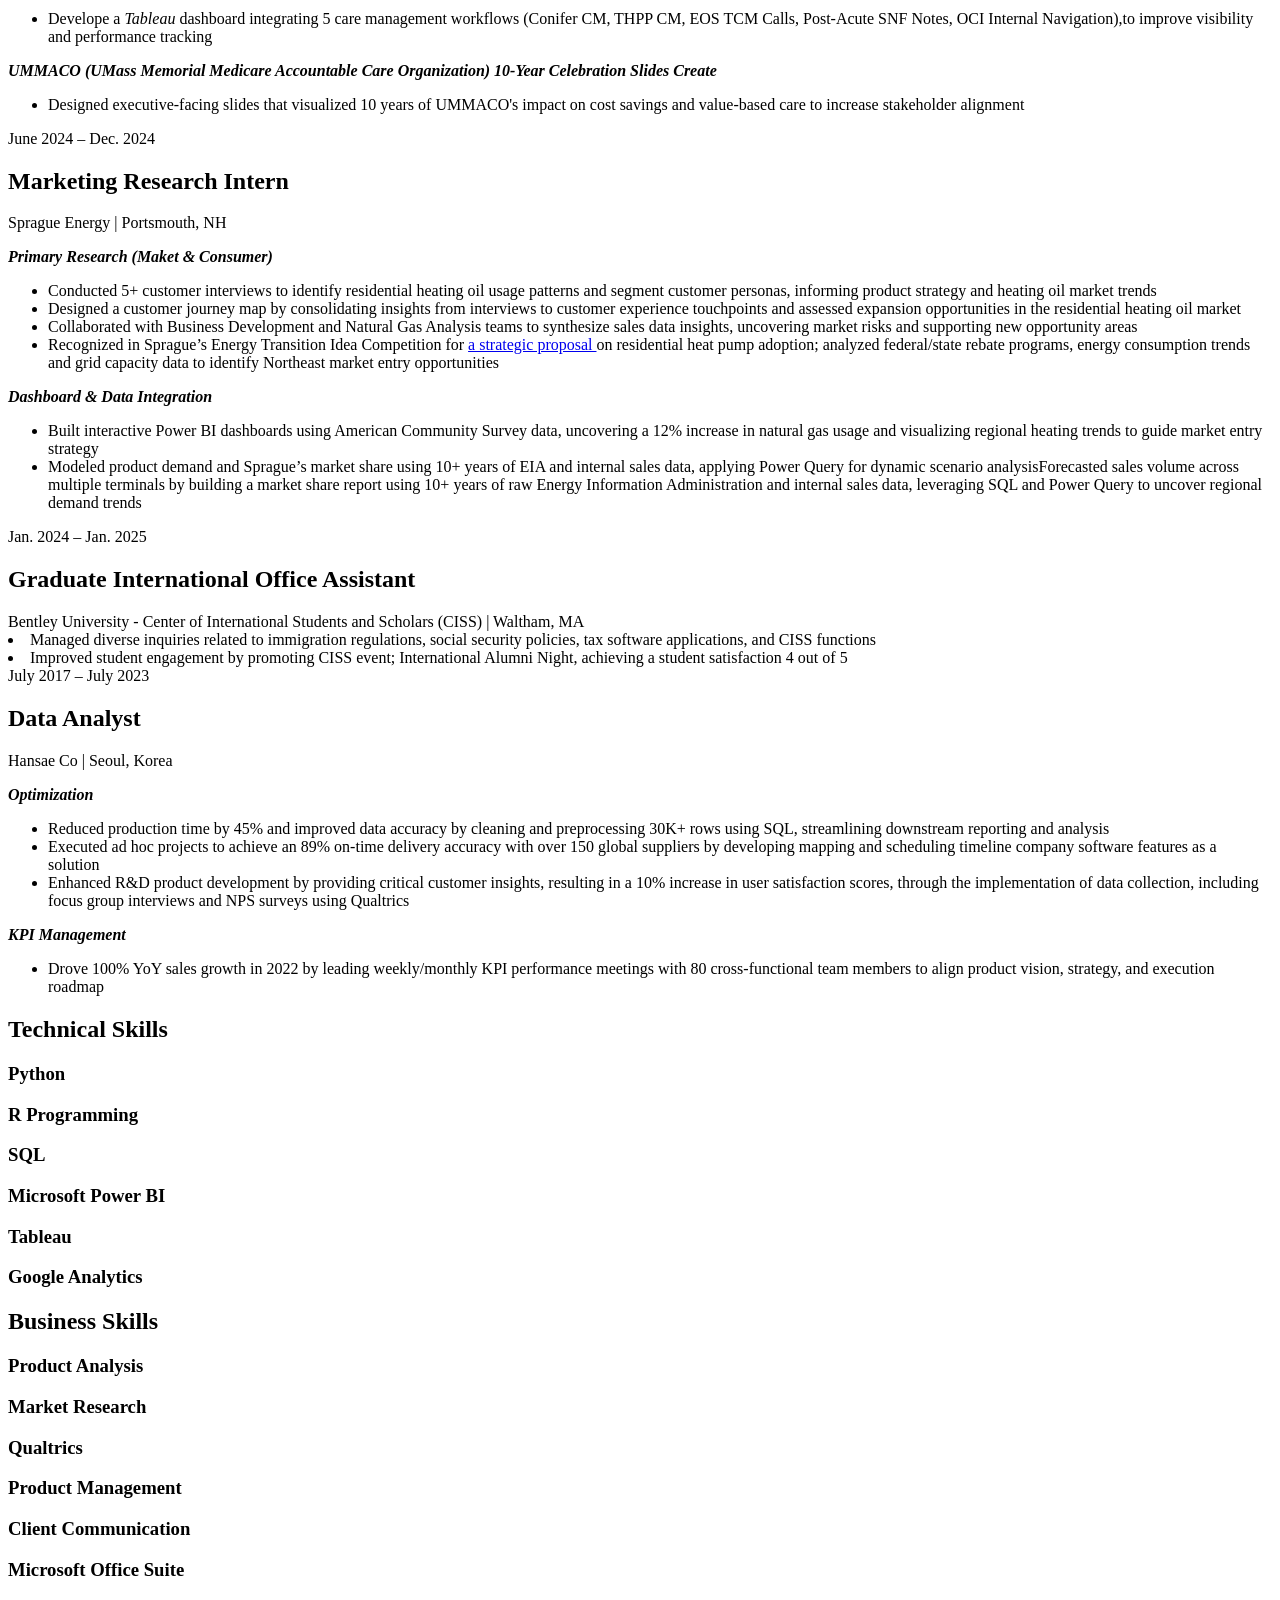
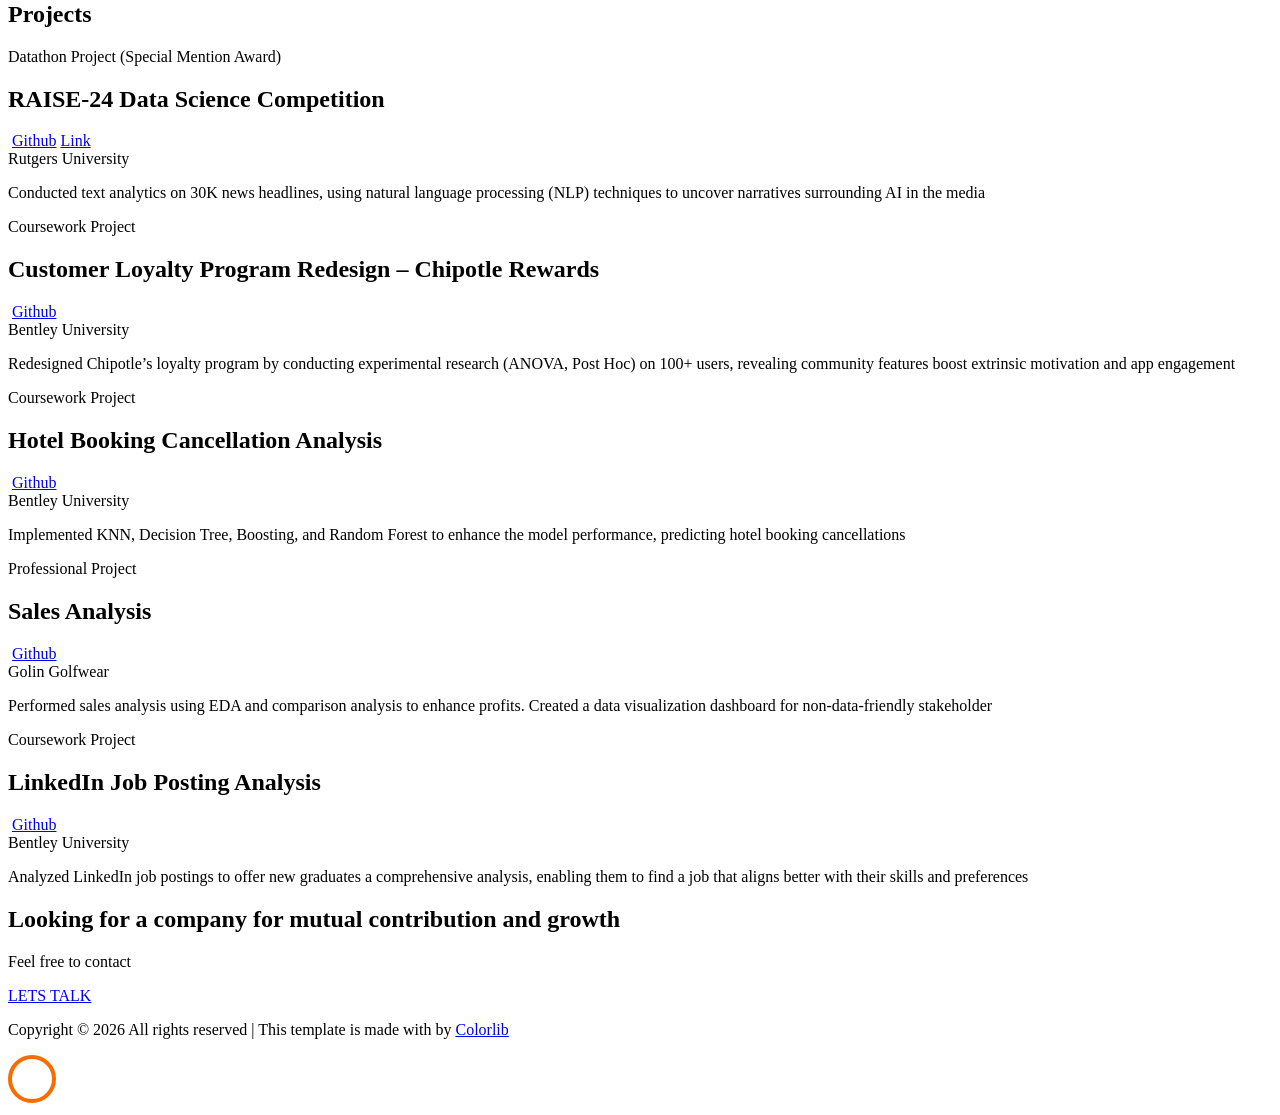
==== commit a15e9e9e: "4/16/2025 3rd updated" ====
--- a/index.html
+++ b/index.html
@@ -135,7 +135,7 @@
 								<h2>Master of Science in Business Analytics</h2>
 								<span class="position">Bentley University | Waltham, MA </span>
 								<p>Coursework:</p>
-								<p>Design of Experiments for Business Design (Consumer A/B testing, ANOAVA, Power Analysis, Post-hoc Analysis)</p>								<p>Design of Experiments for Business Design (Consumer A/B testing, ANOAVA, Power Analysis, Post-hoc Analysis)</p>
+								<p>Design of Experiments for Business Design (Consumer A/B testing, ANOAVA, Power Analysis, Post-hoc Analysis)</p>
 								<p>Customer Data Analysis and Relationship Marketing (PCA analysis, Experimental Design for Marketing, Qualtrics, SPSS)</p>
 								<p>Quantitative Analysis (Supervised/Unsupervised Learning, Python)</p>
 								<p>Statistical Modeling (Regression Model, R Programming)</p>
@@ -198,7 +198,7 @@
 									<li>Designed a customer journey map by consolidating insights from interviews to customer experience touchpoints and assessed expansion opportunities in the residential heating oil market</li>
 									<li>Collaborated with Business Development and Natural Gas Analysis teams to synthesize sales data insights, uncovering market risks and supporting new opportunity areas</li>
 									<li>Recognized in Sprague’s Energy Transition Idea Competition for 
-										<a href="https://drive.google.com/file/d/13ivuB6cfA2YIeDUcFN46oCMEHPyAzpk2/view?usp=drive_link" target="_blank">
+										<a href="https://drive.google.com/file/d/13ivuB6cfA2YIeDUcFN46oCMEHPyAzpk2/view" target="_blank">
 											a strategic proposal
 										</a>
 										on residential heat pump adoption; analyzed federal/state rebate programs, energy consumption trends and grid capacity data to identify Northeast market entry opportunities
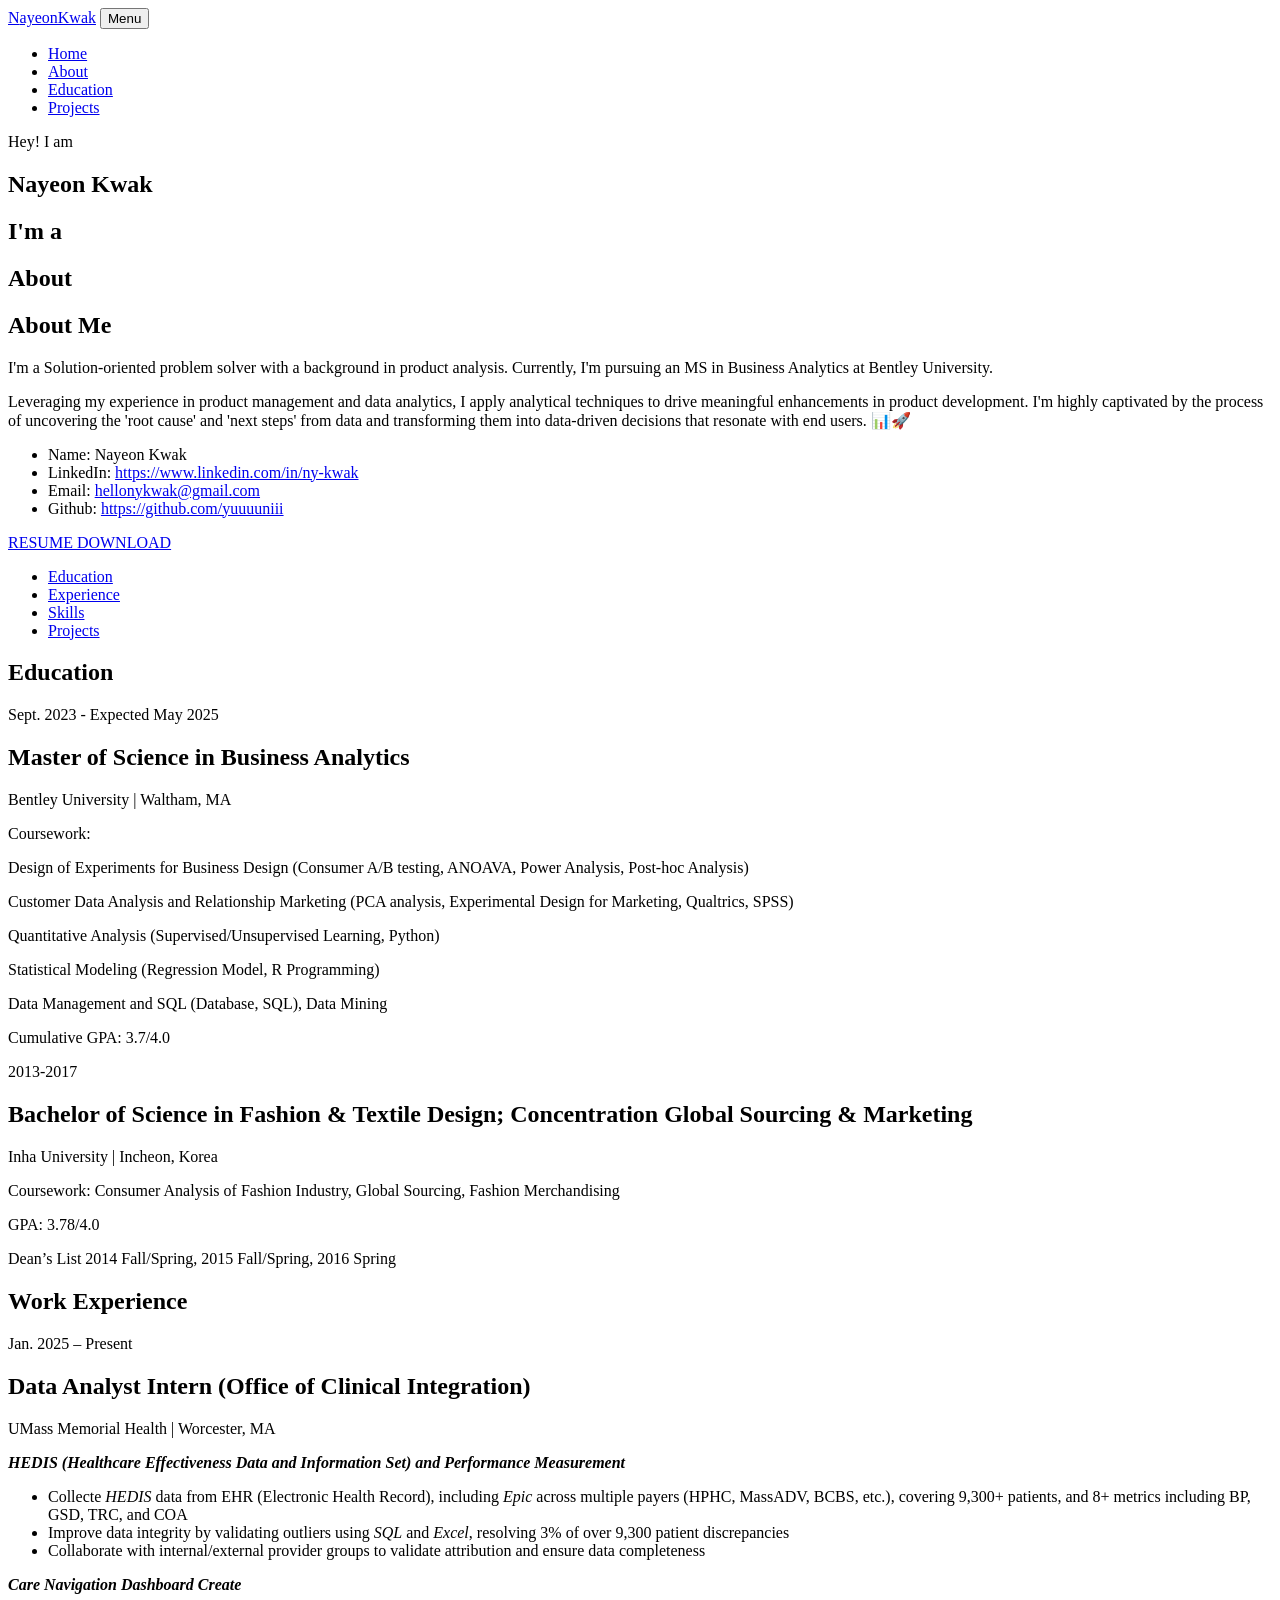
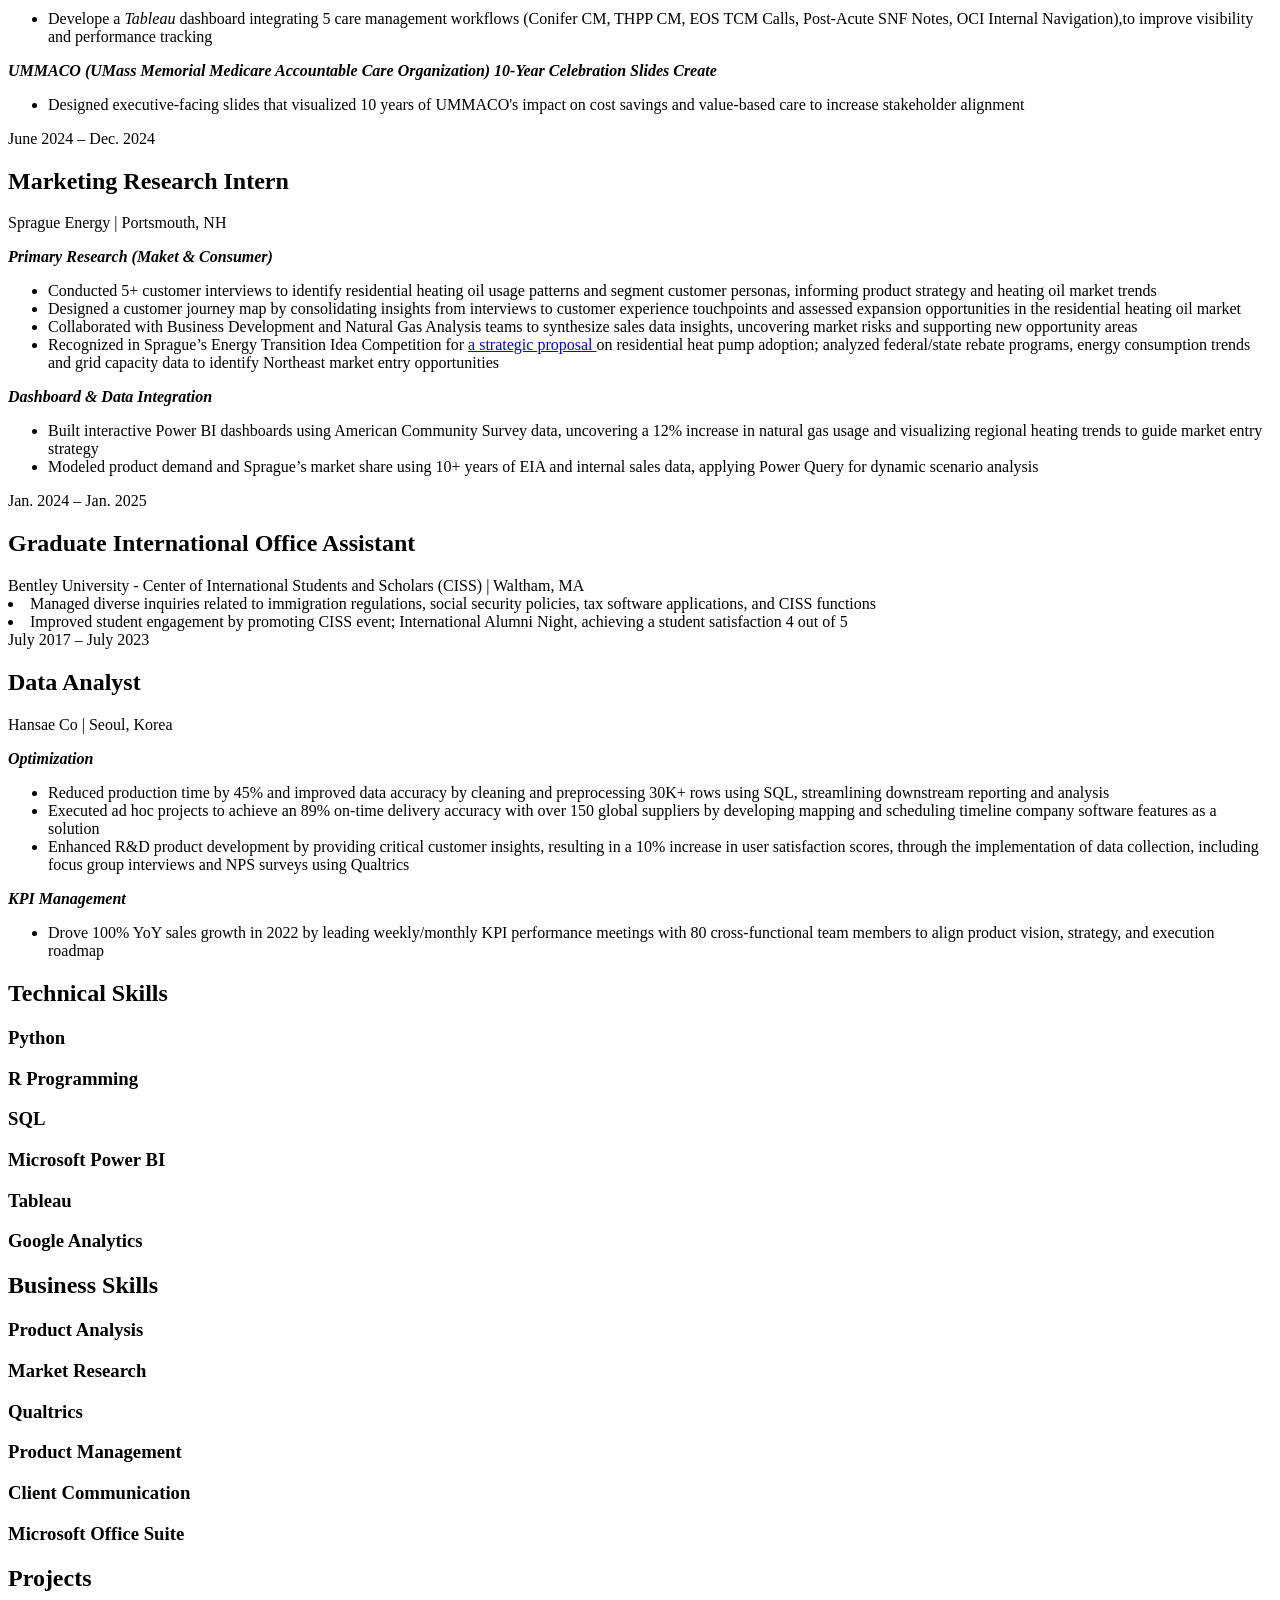
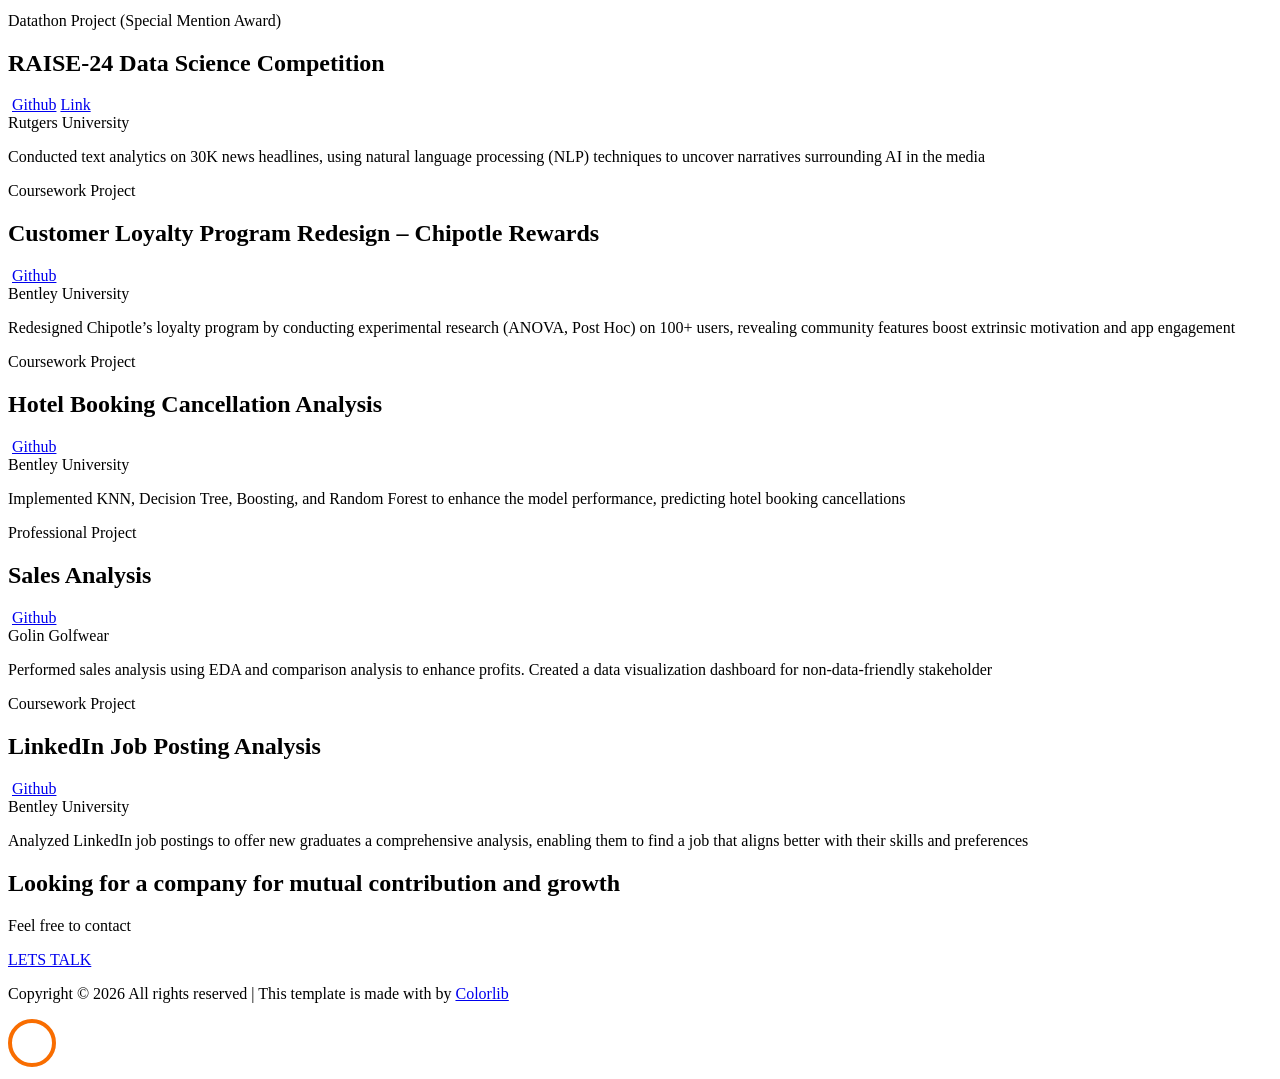
==== commit 4b8e6fe3: "4/16/2025 3rd.1 updated" ====
--- a/index.html
+++ b/index.html
@@ -207,7 +207,7 @@
 								<p><strong><em>Dashboard & Data Integration</em></strong></p>
 								<ul>
 									<li>Built interactive Power BI dashboards using American Community Survey data, uncovering a 12% increase in natural gas usage and visualizing regional heating trends to guide market entry strategy</li>
-									<li>Modeled product demand and Sprague’s market share using 10+ years of EIA and internal sales data, applying Power Query for dynamic scenario analysisForecasted sales volume across multiple terminals by building a market share report using 10+ years of raw Energy Information Administration and internal sales data, leveraging SQL and Power Query to uncover regional demand trends</li>
+									<li>Modeled product demand and Sprague’s market share using 10+ years of EIA and internal sales data, applying Power Query for dynamic scenario analysis</li>
 								</ul>
 							</div>
 						</div>
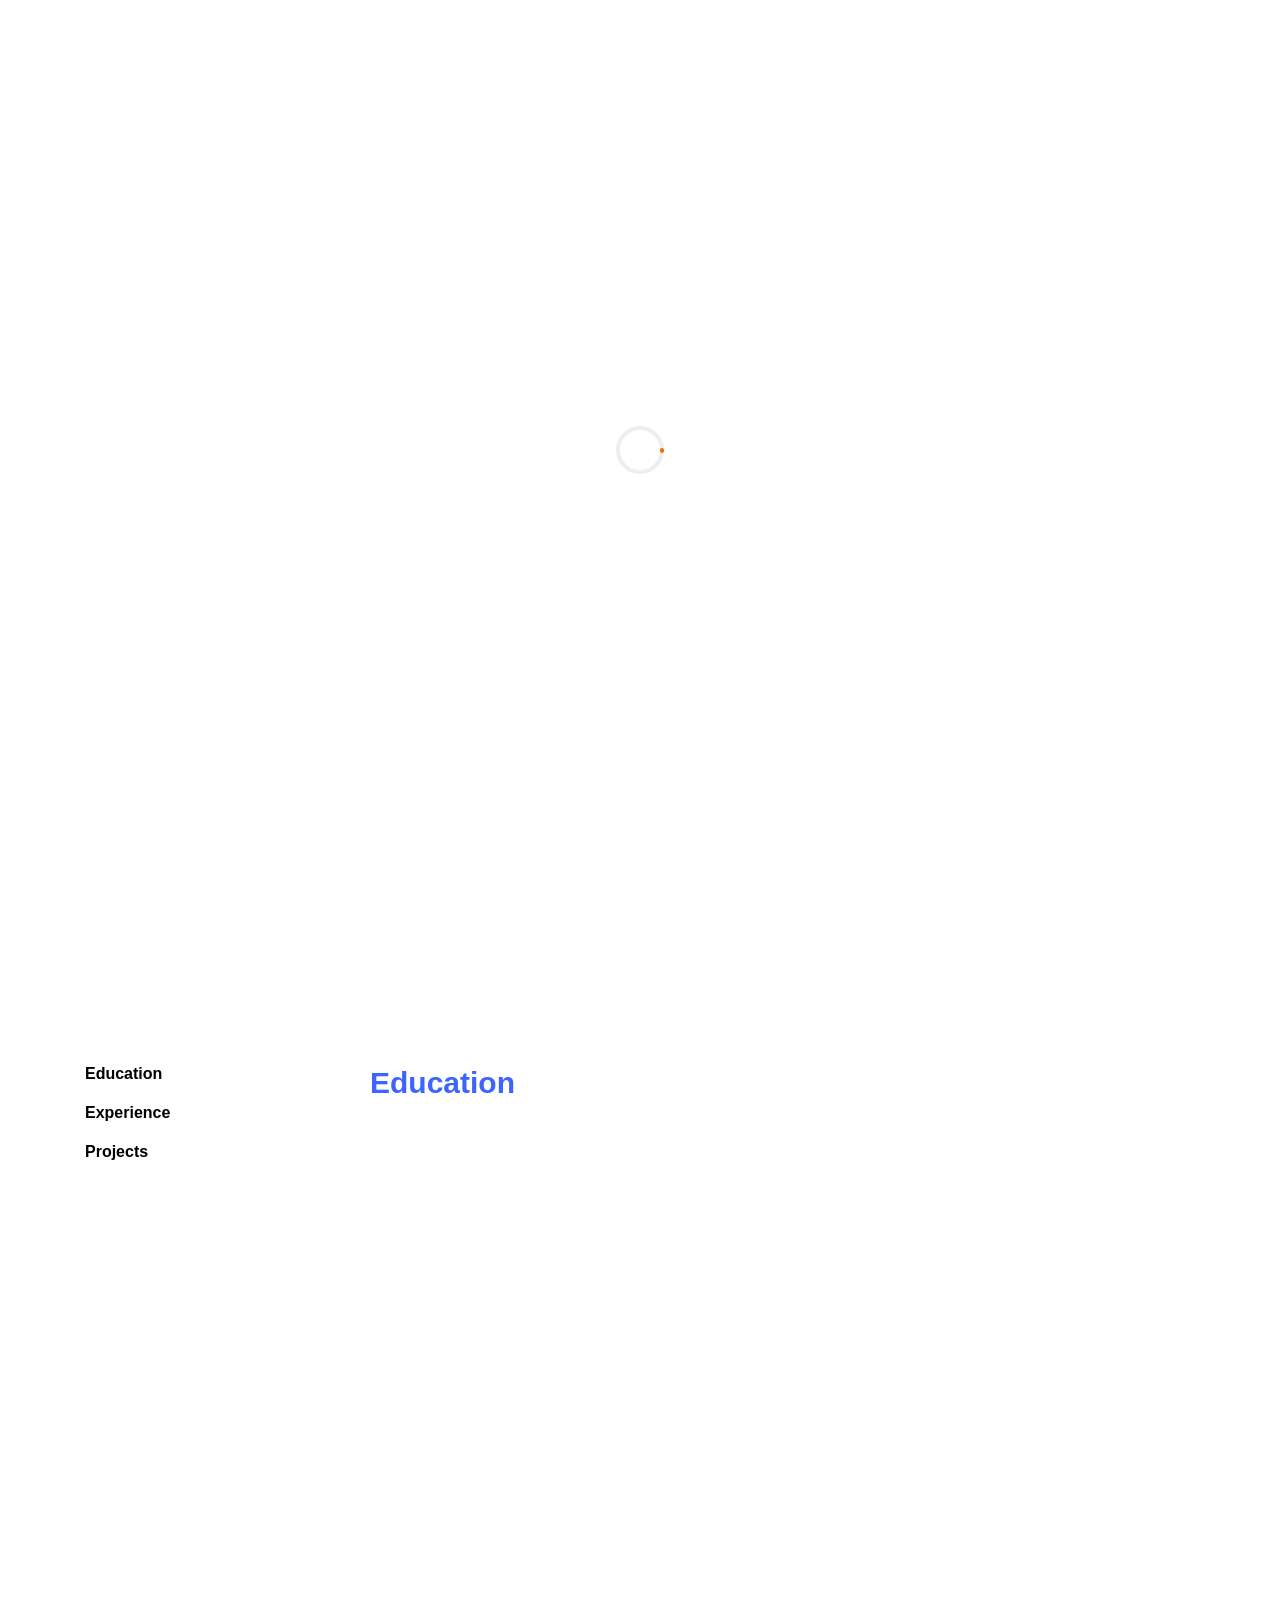
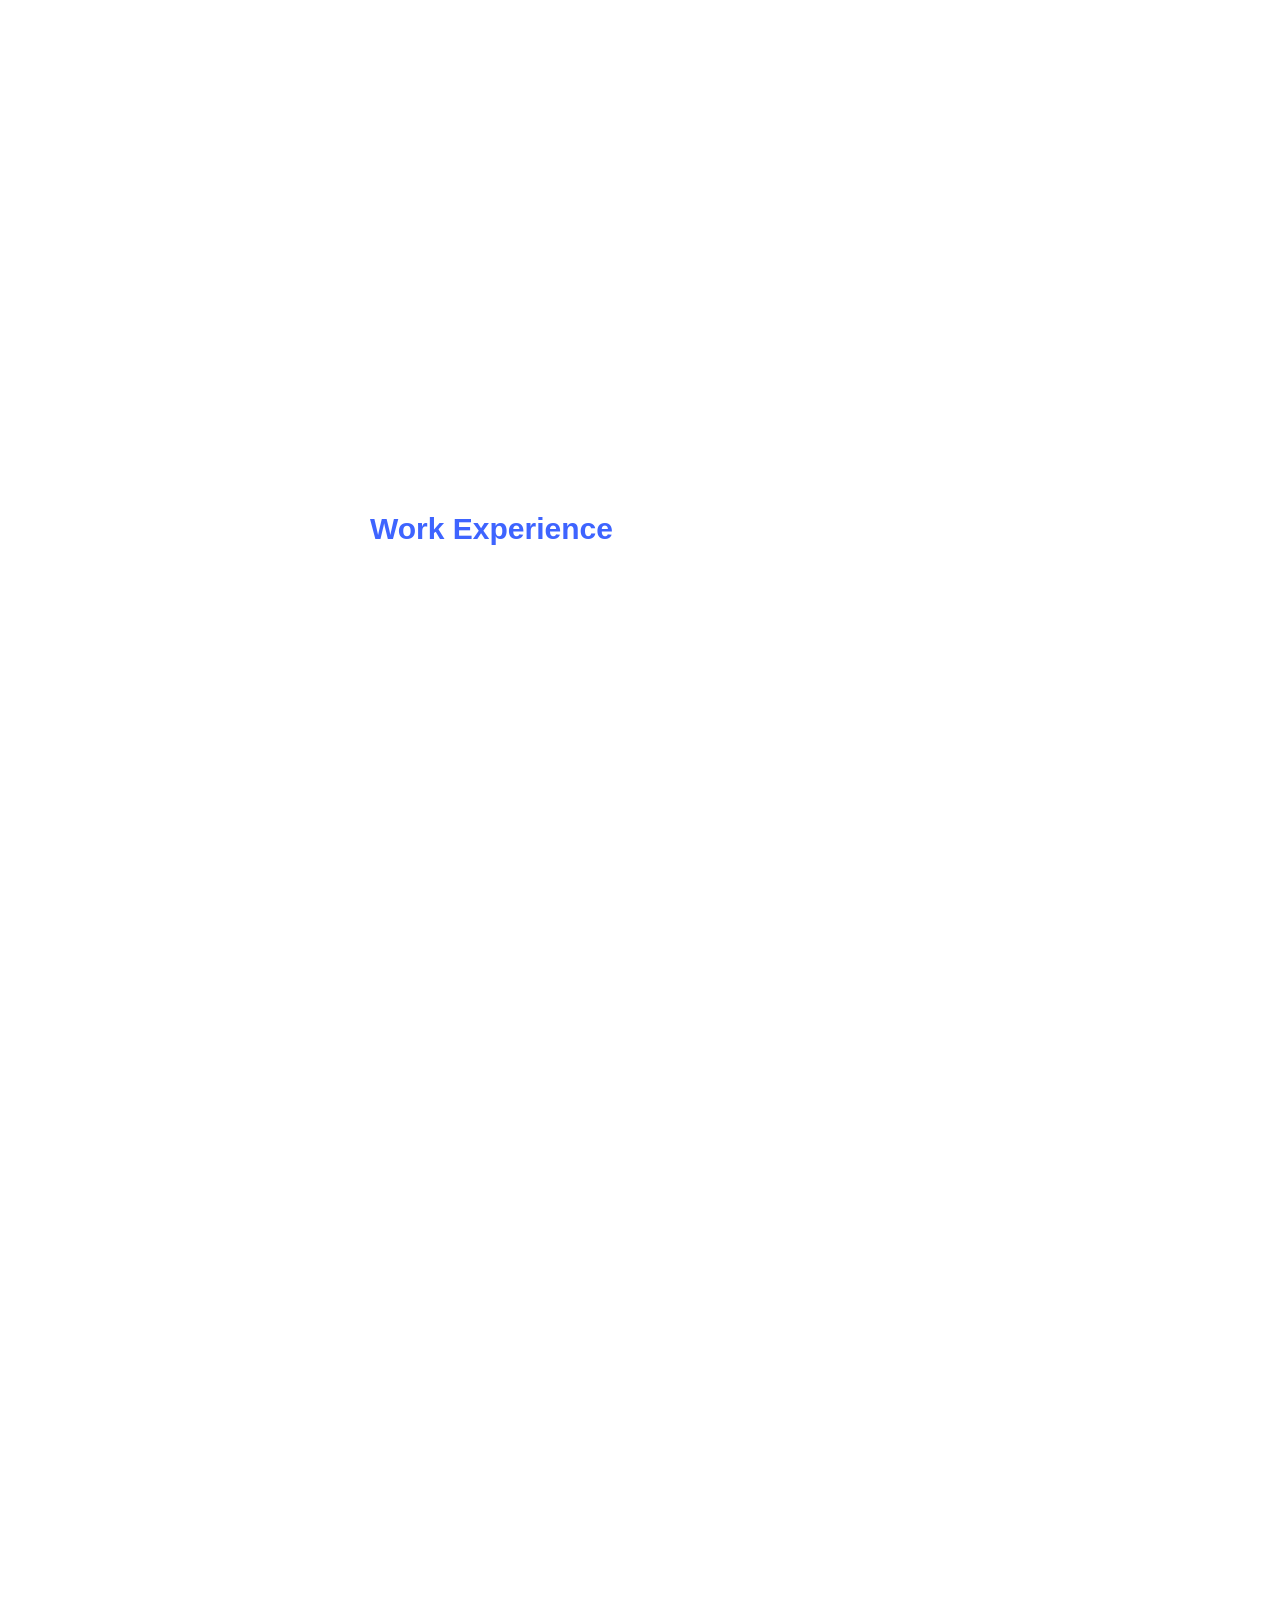
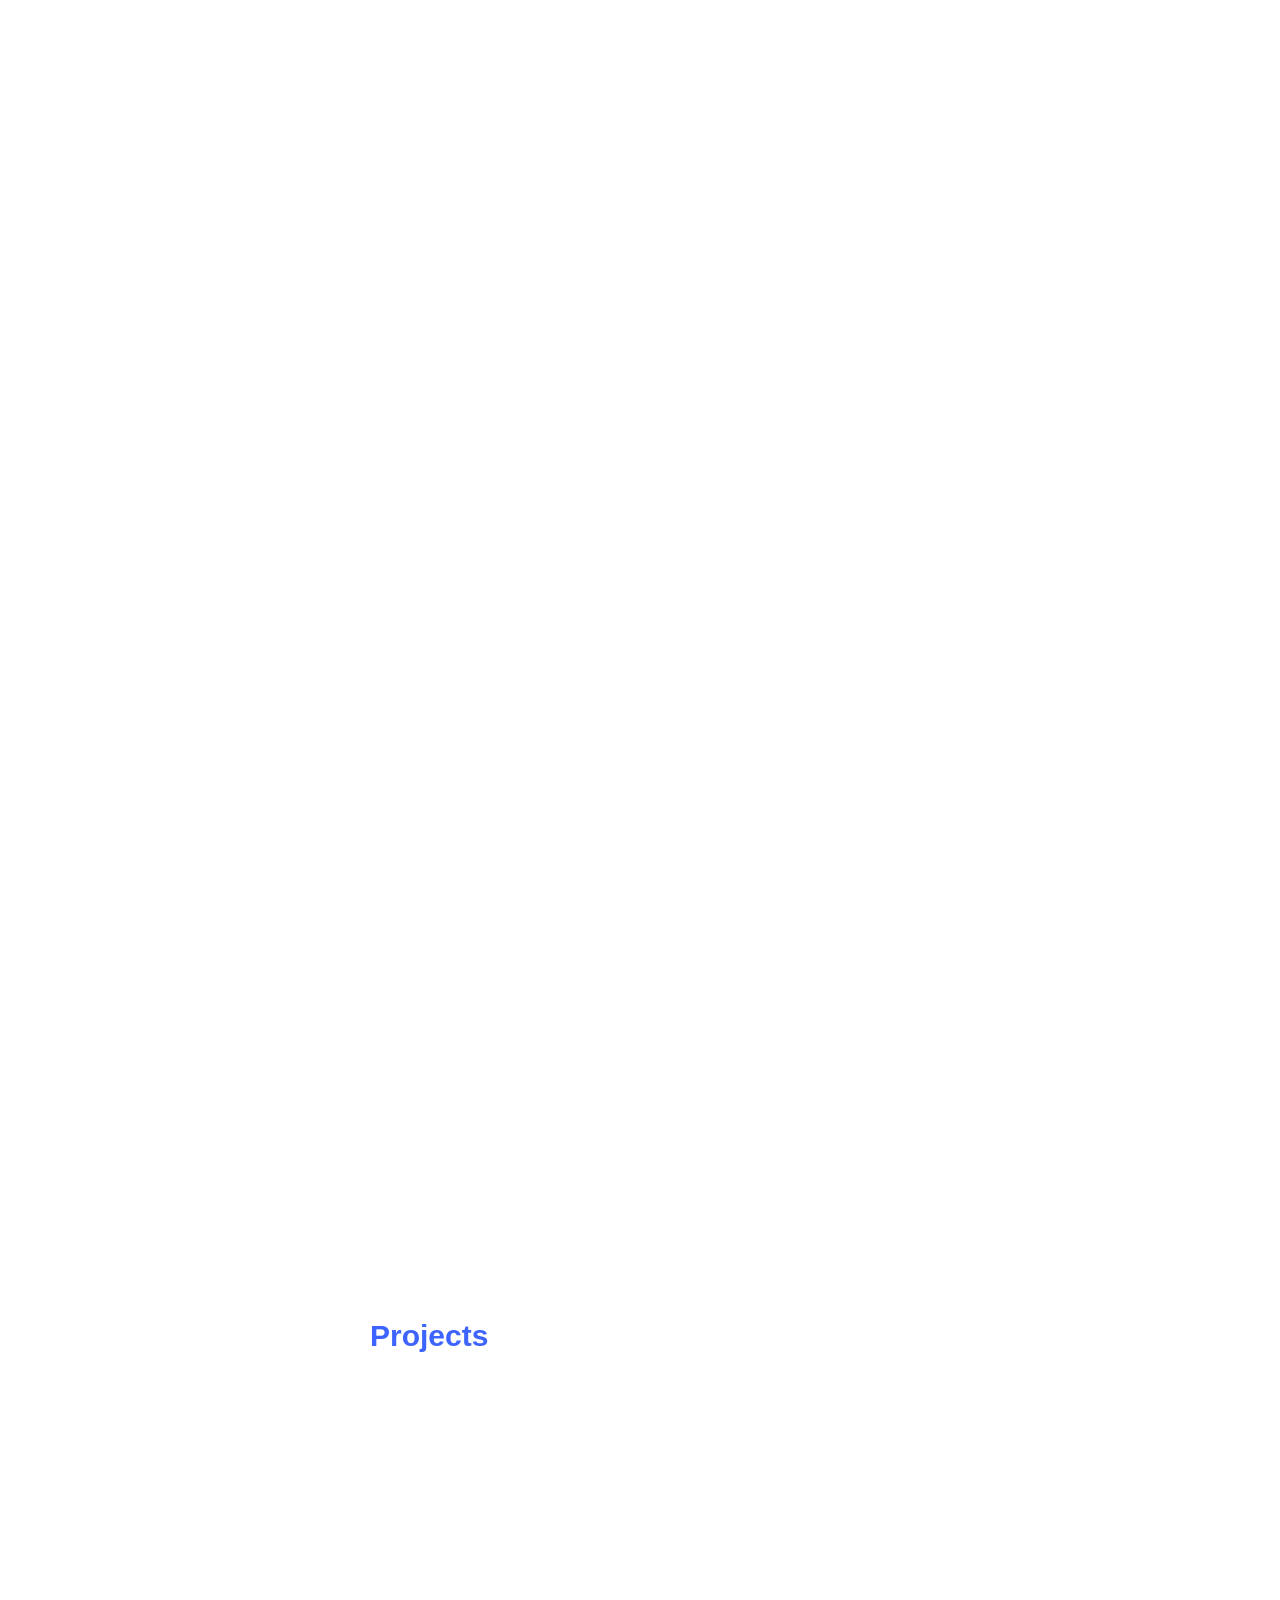
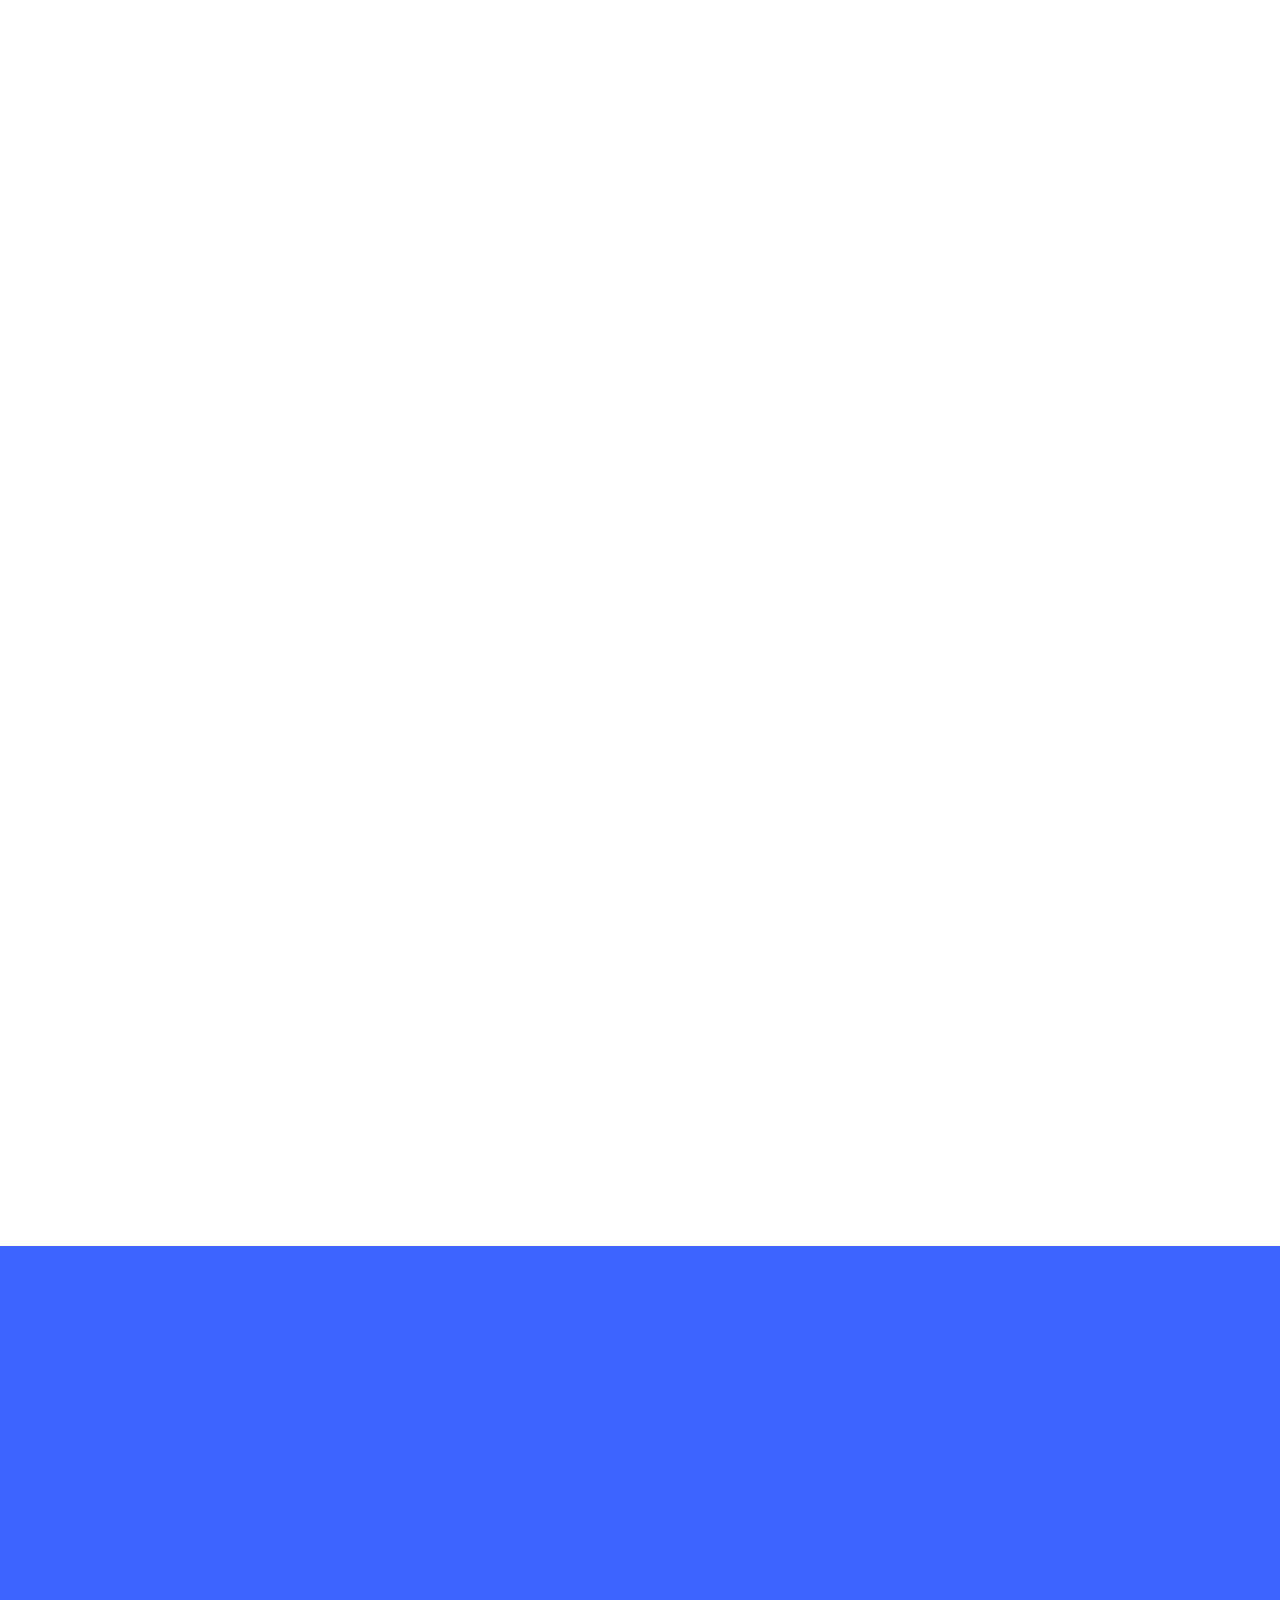
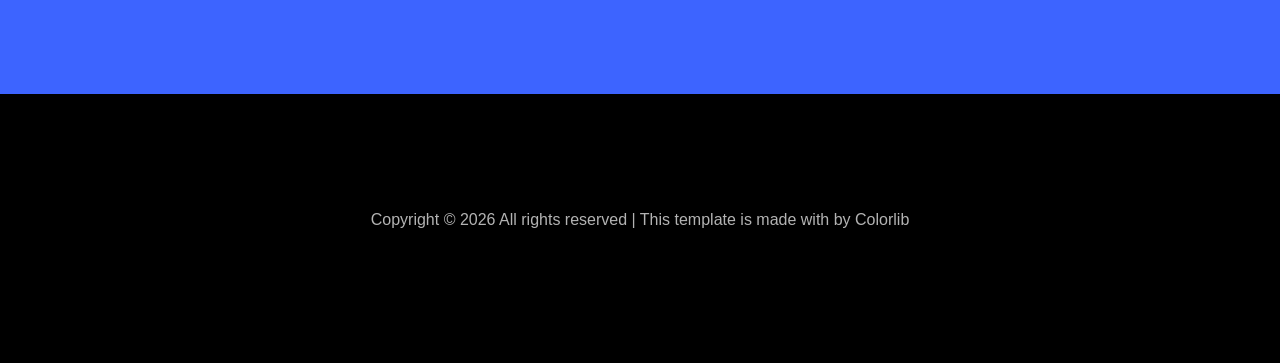
==== commit d13f04fe: "1/30/2026 4th update: add skill tags, fix navigation, adjust colors" ====
--- a/index.html
+++ b/index.html
@@ -40,6 +40,7 @@
 					<li class="nav-item"><a href="#home-section" class="nav-link"><span>Home</span></a></li>
 					<li class="nav-item"><a href="#about-section" class="nav-link"><span>About</span></a></li>
 					<li class="nav-item"><a href="#education-section" class="nav-link"><span>Education</span></a></li>
+					<li class="nav-item"><a href="#experience-section" class="nav-link"><span>Experience</span></a></li>
 					<li class="nav-item"><a href="#projects-section" class="nav-link"><span>Projects</span></a></li>
 				</ul>
 			</div>
@@ -86,14 +87,22 @@
 							<h1 class="big">About</h1>
 							<h2 class="mb-4">About Me</h2>
 							<p>I'm a Solution-oriented problem solver with a background in product analysis.
-								Currently, I'm pursuing an MS in Business Analytics at Bentley University.</p>
-							<p>Leveraging my experience in product management and data analytics, I apply analytical techniques to drive meaningful enhancements in product development.
-								I'm highly captivated by the process of uncovering the 'root cause' and 'next steps' from data and transforming them into data-driven decisions that resonate with end users. 📊🚀 </p>
+								I finished my Master of Science in Business Analytics at Bentley University, and I am
+								looking for a full-time job opportunity as a Data Analyst or Business Analyst.</p>
+							<p>Leveraging my experience in product management and data analytics, I apply analytical
+								techniques to drive meaningful enhancements in product development.
+								I'm highly captivated by the process of uncovering the 'root cause' and 'next steps'
+								from data and transforming them into data-driven decisions that resonate with end users.
+								📊🚀 </p>
 							<ul class="about-info mt-4 px-md-0 px-2">
 								<li class="d-flex"><span>Name:</span> <span>Nayeon Kwak</span></li>
-								<li class="d-flex"><span>LinkedIn:</span> <span><a href="https://www.linkedin.com/in/ny-kwak" target="_blank">https://www.linkedin.com/in/ny-kwak</a></span></li>
-								<li class="d-flex"><span>Email:</span> <span><a href="mailto:hellonykwak@gmail.com">hellonykwak@gmail.com</a></span></li>
-								<li class="d-flex"><span>Github: </span> <span><a href="https://github.com/yuuuuniii" target="_blank">https://github.com/yuuuuniii</a></span></li>
+								<li class="d-flex"><span>LinkedIn:</span> <span><a
+											href="https://www.linkedin.com/in/ny-kwak"
+											target="_blank">https://www.linkedin.com/in/ny-kwak</a></span></li>
+								<li class="d-flex"><span>Email:</span> <span><a
+											href="mailto:hellonykwak@gmail.com">hellonykwak@gmail.com</a></span></li>
+								<li class="d-flex"><span>Github: </span> <span><a href="https://github.com/yuuuuniii"
+											target="_blank">https://github.com/yuuuuniii</a></span></li>
 							</ul>
 						</div>
 					</div>
@@ -118,8 +127,7 @@
 						<ul>
 							<li><a href="#page-1">Education</a></li>
 							<li><a href="#page-2">Experience</a></li>
-							<li><a href="#page-3">Skills</a></li>
-							<li><a href="#page-4">Projects</a></li>
+							<li><a href="#page-3">Projects</a></li>
 						</ul>
 					</nav>
 				</div>
@@ -135,12 +143,15 @@
 								<h2>Master of Science in Business Analytics</h2>
 								<span class="position">Bentley University | Waltham, MA </span>
 								<p>Coursework:</p>
-								<p>Design of Experiments for Business Design (Consumer A/B testing, ANOAVA, Power Analysis, Post-hoc Analysis)</p>
-								<p>Customer Data Analysis and Relationship Marketing (PCA analysis, Experimental Design for Marketing, Qualtrics, SPSS)</p>
+								<p>Design of Experiments for Business Design (Consumer A/B testing, ANOAVA, Power
+									Analysis, Post-hoc Analysis)</p>
+								<p>Customer Data Analysis and Relationship Marketing (PCA analysis, Experimental Design
+									for Marketing, Qualtrics, SPSS)</p>
 								<p>Quantitative Analysis (Supervised/Unsupervised Learning, Python)</p>
 								<p>Statistical Modeling (Regression Model, R Programming)</p>
 								<p>Data Management and SQL (Database, SQL), Data Mining</p>
-								<p>Cumulative GPA: 3.7/4.0</p>
+								<p>GPA: 3.76/4.0</p>
+								<p>Graduate with Distinction | Received all semester scholarship</p>
 							</div>
 						</div>
 						<div class="resume-wrap d-flex ftco-animate">
@@ -149,9 +160,11 @@
 							</div>
 							<div class="text pl-3">
 								<span class="date">2013-2017</span>
-								<h2>Bachelor of Science in Fashion & Textile Design; Concentration Global Sourcing & Marketing</h2>
+								<h2>Bachelor of Science in Fashion & Textile Design; Concentration Global Sourcing &
+									Marketing</h2>
 								<span class="position">Inha University | Incheon, Korea</span>
-								<p>Coursework: Consumer Analysis of Fashion Industry, Global Sourcing, Fashion Merchandising</p>
+								<p>Coursework: Consumer Analysis of Fashion Industry, Global Sourcing, Fashion
+									Merchandising</p>
 								<p>GPA: 3.78/4.0</p>
 								<p>Dean’s List 2014 Fall/Spring, 2015 Fall/Spring, 2016 Spring</p>
 							</div>
@@ -159,7 +172,7 @@
 					</div>
 
 					<div id="page-2" class="page two">
-						<h2 class="heading">Work Experience</h2>
+						<h2 id="experience-section" class="heading">Work Experience</h2>
 						<div class="resume-wrap d-flex ftco-animate">
 							<div class="icon d-flex align-items-center justify-content-center">
 								<span class="flaticon-ideas"></span>
@@ -168,19 +181,34 @@
 								<span class="date">Jan. 2025 – Present </span>
 								<h2>Data Analyst Intern (Office of Clinical Integration)</h2>
 								<span class="position">UMass Memorial Health | Worcester, MA </span>
-								<p><strong><em>HEDIS (Healthcare Effectiveness Data and Information Set) and Performance Measurement</em></strong></p>
-								<ul>
-									<li>Collecte <i>HEDIS</i> data from EHR (Electronic Health Record), including <i>Epic</i> across multiple payers (HPHC, MassADV, BCBS, etc.), covering 9,300+ patients, and 8+ metrics including BP, GSD, TRC, and COA</li>
-									<li>Improve data integrity by validating outliers using <i>SQL</i> and <i>Excel</i>, resolving 3% of over 9,300 patient discrepancies</li>
-									<li>Collaborate with internal/external provider groups to validate attribution and ensure data completeness</li>
-								</ul>
-								<p><strong><em>Care Navigation Dashboard Create</em></strong></p>
-								<ul>							
-									<li>Develope a <i>Tableau</i> dashboard integrating 5 care management workflows (Conifer CM, THPP CM, EOS TCM Calls, Post-Acute SNF Notes, OCI Internal Navigation),to improve visibility and performance tracking</li>
-								</ul>
-								<p><strong><em>UMMACO (UMass Memorial Medicare Accountable Care Organization) 10-Year Celebration Slides Create</em></strong></p>						
-								<ul>
-									<li>Designed executive-facing slides that visualized 10 years of UMMACO's impact on cost savings and value-based care to increase stakeholder alignment</li>
+								<p><strong><em>HEDIS and Performance Measurement & Health Equity Analysis </em></strong>
+								</p>
+								<ul>
+									<li>Collecte <i>HEDIS</i> data from EHR (Electronic Health Record), including
+										<i>Epic</i> across multiple payers (HPHC, MassADV, BCBS, etc.), covering 9,300+
+										patients, and 8+ metrics including BP, GSD, TRC, and COA
+									</li>
+									<li>Improve data integrity by validating outliers using <i>SQL</i> and <i>Excel</i>,
+										resolving 3% of over 9,300 patient discrepancies</li>
+									<li>Conduct PY2024 race and ethnicity-stratified analyses of preventive care and
+										chronic disease outcomes to identify inequities and support integration of
+										health equity strategies into population health initiatives for PY2025</li>
+									<li>Collaborate with internal/external provider groups to validate attribution and
+										ensure data completeness</li>
+								</ul>
+								<p><strong><em>Patient Leakage Analysis - MGB & CVS Minute Clinic
+											Partnership</em></strong></p>
+								<ul>
+									<li>Lead patient leakage analysis evaluating partnership impact between Mass General
+										Brigham and CVS Minute Clinics, identifying commercial patient migration
+										opportunities and quantifying financial implications through geographic mapping
+										of practice and clinic proximities</li>
+								</ul>
+								<p><strong><em>UMMACO (UMass Memorial Medicare Accountable Care Organization) 10-Year
+											Celebration Slides Create</em></strong></p>
+								<ul>
+									<li>Designed executive-facing slides that visualized 10 years of UMMACO's impact on
+										cost savings and value-based care to increase stakeholder alignment</li>
 								</ul>
 							</div>
 						</div>
@@ -194,20 +222,32 @@
 								<span class="position">Sprague Energy | Portsmouth, NH </span>
 								<p><strong><em>Primary Research (Maket & Consumer)</em></strong></p>
 								<ul>
-									<li>Conducted 5+ customer interviews to identify residential heating oil usage patterns and segment customer personas, informing product strategy and heating oil market trends</li>
-									<li>Designed a customer journey map by consolidating insights from interviews to customer experience touchpoints and assessed expansion opportunities in the residential heating oil market</li>
-									<li>Collaborated with Business Development and Natural Gas Analysis teams to synthesize sales data insights, uncovering market risks and supporting new opportunity areas</li>
-									<li>Recognized in Sprague’s Energy Transition Idea Competition for 
-										<a href="https://drive.google.com/file/d/13ivuB6cfA2YIeDUcFN46oCMEHPyAzpk2/view" target="_blank">
-											a strategic proposal
+									<li>Conducted 5+ customer interviews to identify residential heating oil usage
+										patterns and segment customer personas, informing product strategy and heating
+										oil market trends</li>
+									<li>Designed a customer journey map by consolidating insights from interviews to
+										customer experience touchpoints and assessed expansion opportunities in the
+										residential heating oil market</li>
+									<li>Collaborated with Business Development and Natural Gas Analysis teams to
+										synthesize sales data insights, uncovering market risks and supporting new
+										opportunity areas</li>
+									<li>Recognized in Sprague’s Energy Transition Idea Competition for
+										<a href="https://drive.google.com/file/d/13ivuB6cfA2YIeDUcFN46oCMEHPyAzpk2/view"
+											target="_blank">
+											<span style="color: #f99700;">a strategic proposal</span>
 										</a>
-										on residential heat pump adoption; analyzed federal/state rebate programs, energy consumption trends and grid capacity data to identify Northeast market entry opportunities
+										on residential heat pump adoption; analyzed federal/state rebate programs,
+										energy consumption trends and grid capacity data to identify Northeast market
+										entry opportunities
 									</li>
 								</ul>
 								<p><strong><em>Dashboard & Data Integration</em></strong></p>
 								<ul>
-									<li>Built interactive Power BI dashboards using American Community Survey data, uncovering a 12% increase in natural gas usage and visualizing regional heating trends to guide market entry strategy</li>
-									<li>Modeled product demand and Sprague’s market share using 10+ years of EIA and internal sales data, applying Power Query for dynamic scenario analysis</li>
+									<li>Built interactive Power BI dashboards using American Community Survey data,
+										uncovering a 12% increase in natural gas usage and visualizing regional heating
+										trends to guide market entry strategy</li>
+									<li>Modeled product demand and Sprague’s market share using 10+ years of EIA and
+										internal sales data, applying Power Query for dynamic scenario analysis</li>
 								</ul>
 							</div>
 						</div>
@@ -218,9 +258,12 @@
 							<div class="text pl-3">
 								<span class="date">Jan. 2024 – Jan. 2025</span>
 								<h2>Graduate International Office Assistant</h2>
-								<span class="position">Bentley University - Center of International Students and Scholars (CISS) | Waltham, MA </span>
-								<li>Managed diverse inquiries related to immigration regulations, social security policies, tax software applications, and CISS functions</li>
-								<li>Improved student engagement by promoting CISS event; International Alumni Night, achieving a student satisfaction 4 out of 5</li>
+								<span class="position">Bentley University - Center of International Students and
+									Scholars (CISS) | Waltham, MA </span>
+								<li>Managed diverse inquiries related to immigration regulations, social security
+									policies, tax software applications, and CISS functions</li>
+								<li>Improved student engagement by promoting CISS event; International Alumni Night,
+									achieving a student satisfaction 4 out of 5</li>
 							</div>
 						</div>
 						<div class="resume-wrap d-flex ftco-animate">
@@ -233,160 +276,28 @@
 								<span class="position">Hansae Co | Seoul, Korea </span>
 								<p><strong><em>Optimization</em></strong></p>
 								<ul>
-									<li>Reduced production time by 45% and improved data accuracy by cleaning and preprocessing 30K+ rows using SQL, streamlining downstream reporting and analysis</li>
-									<li>Executed ad hoc projects to achieve an 89% on-time delivery accuracy with over 150 global suppliers by developing mapping and scheduling timeline company software features as a solution</li>
-									<li>Enhanced R&D product development by providing critical customer insights, resulting in a 10% increase in user satisfaction scores, through the implementation of data collection, including focus group interviews and NPS surveys using Qualtrics</li>
+									<li>Reduced production time by 45% and improved data accuracy by cleaning and
+										preprocessing 30K+ rows using SQL, streamlining downstream reporting and
+										analysis</li>
+									<li>Executed ad hoc projects to achieve an 89% on-time delivery accuracy with over
+										150 global suppliers by developing mapping and scheduling timeline company
+										software features as a solution</li>
+									<li>Enhanced R&D product development by providing critical customer insights,
+										resulting in a 10% increase in user satisfaction scores, through the
+										implementation of data collection, including focus group interviews and NPS
+										surveys using Qualtrics</li>
 								</ul>
 								<p><strong><em>KPI Management</em></strong></p>
 								<ul>
-									<li>Drove 100% YoY sales growth in 2022 by leading weekly/monthly KPI performance meetings with 80 cross-functional team members to align product vision, strategy, and execution roadmap</li>
+									<li>Drove 100% YoY sales growth in 2022 by leading weekly/monthly KPI performance
+										meetings with 80 cross-functional team members to align product vision,
+										strategy, and execution roadmap</li>
 								</ul>
 							</div>
 						</div>
 					</div>
 
 					<div id="page-3" class="page three">
-						<h2 class="heading">Technical Skills</h2>
-						<div class="row">
-							<div class="col-md-6 animate-box">
-								<div class="progress-wrap ftco-animate">
-									<h3>Python</h3>
-									<div class="progress">
-										<div class="progress-bar color-1" role="progressbar" aria-valuenow="100"
-											aria-valuemin="0" aria-valuemax="100" style="width:100%">
-											<span></span>
-										</div>
-									</div>
-								</div>
-							</div>
-							<div class="col-md-6 animate-box">
-								<div class="progress-wrap ftco-animate">
-									<h3>R Programming</h3>
-									<div class="progress">
-										<div class="progress-bar color-2" role="progressbar" aria-valuenow="100"
-											aria-valuemin="0" aria-valuemax="100" style="width:100%">
-											<span></span>
-										</div>
-									</div>
-								</div>
-							</div>
-							<div class="col-md-6 animate-box">
-								<div class="progress-wrap ftco-animate">
-									<h3>SQL</h3>
-									<div class="progress">
-										<div class="progress-bar color-3" role="progressbar" aria-valuenow="100"
-											aria-valuemin="0" aria-valuemax="100" style="width:100%">
-											<span></span>
-										</div>
-									</div>
-								</div>
-							</div>
-							<div class="col-md-6 animate-box">
-								<div class="progress-wrap ftco-animate">
-									<h3>Microsoft Power BI</h3>
-									<div class="progress">
-										<div class="progress-bar color-4" role="progressbar" aria-valuenow="100"
-											aria-valuemin="0" aria-valuemax="100" style="width:100%">
-											<span></span>
-										</div>
-									</div>
-								</div>
-							</div>
-							<div class="col-md-6 animate-box">
-								<div class="progress-wrap ftco-animate">
-									<h3>Tableau</h3>
-									<div class="progress">
-										<div class="progress-bar color-5" role="progressbar" aria-valuenow="100"
-											aria-valuemin="0" aria-valuemax="100" style="width:100%">
-											<span></span>
-										</div>
-									</div>
-								</div>
-							</div>
-							<div class="col-md-6 animate-box">
-								<div class="progress-wrap ftco-animate">
-									<h3>Google Analytics</h3>
-									<div class="progress">
-										<div class="progress-bar color-6" role="progressbar" aria-valuenow="100"
-											aria-valuemin="0" aria-valuemax="100" style="width:100%">
-											<span></span>
-										</div>
-									</div>
-								</div>
-							</div>
-						</div>
-						<h2 class="heading">Business Skills</h2>
-						<div class="row">
-							<div class="col-md-6 animate-box">
-								<div class="progress-wrap ftco-animate">
-									<h3>Product Analysis</h3>
-									<div class="progress">
-										<div class="progress-bar color-1" role="progressbar" aria-valuenow="100"
-											aria-valuemin="0" aria-valuemax="100" style="width:100%">
-											<span></span>
-										</div>
-									</div>
-								</div>
-							</div>
-							<div class="col-md-6 animate-box">
-								<div class="progress-wrap ftco-animate">
-									<h3>Market Research</h3>
-									<div class="progress">
-										<div class="progress-bar color-2" role="progressbar" aria-valuenow="100"
-											aria-valuemin="0" aria-valuemax="100" style="width:100%">
-											<span></span>
-										</div>
-									</div>
-								</div>
-							</div>
-							<div class="col-md-6 animate-box">
-								<div class="progress-wrap ftco-animate">
-									<h3>Qualtrics</h3>
-									<div class="progress">
-										<div class="progress-bar color-3" role="progressbar" aria-valuenow="100"
-											aria-valuemin="0" aria-valuemax="100" style="width:100%">
-											<span></span>
-										</div>
-									</div>
-								</div>
-							</div>
-							<div class="col-md-6 animate-box">
-								<div class="progress-wrap ftco-animate">
-									<h3>Product Management</h3>
-									<div class="progress">
-										<div class="progress-bar color-4" role="progressbar" aria-valuenow="100"
-											aria-valuemin="0" aria-valuemax="100" style="width:100%">
-											<span></span>
-										</div>
-									</div>
-								</div>
-							</div>
-							<div class="col-md-6 animate-box">
-								<div class="progress-wrap ftco-animate">
-									<h3>Client Communication</h3>
-									<div class="progress">
-										<div class="progress-bar color-5" role="progressbar" aria-valuenow="100"
-											aria-valuemin="0" aria-valuemax="100" style="width:100%">
-											<span></span>
-										</div>
-									</div>
-								</div>
-							</div>
-							<div class="col-md-6 animate-box">
-								<div class="progress-wrap ftco-animate">
-									<h3>Microsoft Office Suite</h3>
-									<div class="progress">
-										<div class="progress-bar color-6" role="progressbar" aria-valuenow="100"
-											aria-valuemin="0" aria-valuemax="100" style="width:100%">
-											<span></span>
-										</div>
-									</div>
-								</div>
-							</div>
-						</div>
-					</div>
-
-					<div id="page-4" class="page four">
 						<h2 id="projects-section" class="heading">Projects</h2>
 						<div class="resume-wrap d-flex ftco-animate">
 							<div class="icon d-flex align-items-center justify-content-center">
@@ -403,8 +314,13 @@
 											href="https://bloustein.rutgers.edu/raise-24-recap-does-news-media-spread-fear-of-ai/">Link</a>
 									</div>
 								</div>
-								<span class="position">Rutgers University</span>	
-								<p>Conducted text analytics on 30K news headlines, using natural language processing (NLP) techniques to uncover narratives surrounding AI in the media</p>
+								<span class="position">Rutgers University</span>
+								<p>Conducted text analytics on 30K news headlines, using natural language processing
+									(NLP) techniques to uncover narratives surrounding AI in the media</p>
+								<div class="skill-tags">
+									<span class="skill-tag">Python</span>
+									<span class="skill-tag">NLP Analysis</span>
+								</div>
 							</div>
 						</div>
 						<div class="resume-wrap d-flex ftco-animate">
@@ -420,8 +336,16 @@
 											href="https://github.com/yuuuuniii/Customer-Loyalty-Program-Redesign_Chipotle-Rewards.git">Github</a>
 									</div>
 								</div>
-								<span class="position">Bentley University</span>	
-								<p>Redesigned Chipotle’s loyalty program by conducting experimental research (ANOVA, Post Hoc) on 100+ users, revealing community features boost extrinsic motivation and app engagement</p>
+								<span class="position">Bentley University</span>
+								<p>Redesigned Chipotle’s loyalty program by conducting experimental research (ANOVA,
+									Post Hoc) on 100+ users, revealing community features boost extrinsic motivation and
+									app engagement</p>
+								<div class="skill-tags">
+									<span class="skill-tag">A/B Testing</span>
+									<span class="skill-tag">ANOVA</span>
+									<span class="skill-tag">Post-Hoc Test</span>
+									<span class="skill-tag">Experimental Design</span>
+								</div>
 							</div>
 						</div>
 						<div class="resume-wrap d-flex ftco-animate">
@@ -437,8 +361,17 @@
 											href="https://github.com/yuuuuniii/Hotel-Booking-Cancellation-Analysis.git">Github</a>
 									</div>
 								</div>
-								<span class="position">Bentley University</span>	
-								<p>Implemented KNN, Decision Tree, Boosting, and Random Forest to enhance the model performance, predicting hotel booking cancellations</p>
+								<span class="position">Bentley University</span>
+								<p>Implemented KNN, Decision Tree, Boosting, and Random Forest to enhance the model
+									performance, predicting hotel booking cancellations</p>
+								<div class="skill-tags">
+									<span class="skill-tag">Python</span>
+									<span class="skill-tag">Scikit-learn</span>
+									<span class="skill-tag">Random Forest</span>
+									<span class="skill-tag">Decision Tree</span>
+									<span class="skill-tag">KNN</span>
+									<span class="skill-tag">Boosting</span>
+								</div>
 							</div>
 						</div>
 						<div class="resume-wrap d-flex ftco-animate">
@@ -454,8 +387,16 @@
 											href="https://github.com/yuuuuniii/Sales-Analysis.git">Github</a>
 									</div>
 								</div>
-								<span class="position">Golin Golfwear</span>	
-								<p>Performed sales analysis using EDA and comparison analysis to enhance profits. Created a data visualization dashboard for non-data-friendly stakeholder</p>
+								<span class="position">Golin Golfwear</span>
+								<p>Performed sales analysis using EDA and comparison analysis to enhance
+									profits. Created a data visualization dashboard for non-data-friendly
+									stakeholder</p>
+								<div class="skill-tags">
+									<span class="skill-tag">Python</span>
+									<span class="skill-tag">Data Visualization</span>
+									<span class="skill-tag">EDA</span>
+									<span class="skill-tag">Comparison Analysis</span>
+								</div>
 							</div>
 						</div>
 						<div class="resume-wrap d-flex ftco-animate">
@@ -471,8 +412,14 @@
 											href="https://github.com/yuuuuniii/LinkedIn-Posting-Analysis.git">Github</a>
 									</div>
 								</div>
-								<span class="position">Bentley University</span>	
-								<p>Analyzed LinkedIn job postings to offer new graduates a comprehensive analysis, enabling them to find a job that aligns better with their skills and preferences</p>
+								<span class="position">Bentley University</span>
+								<p>Analyzed LinkedIn job postings to offer new graduates a comprehensive
+									analysis, enabling them to find a job that aligns better with their
+									skills and preferences</p>
+								<div class="skill-tags">
+									<span class="skill-tag">Tableau</span>
+									<span class="skill-tag">Geographic Analysis</span>
+								</div>
 							</div>
 						</div>
 					</div>
@@ -480,6 +427,7 @@
 			</div>
 		</div>
 	</section>
+
 
 
 	<section class="ftco-section ftco-hireme img" style="background-image: url(images/bg_1.jpg)">
@@ -487,9 +435,11 @@
 		<div class="container">
 			<div class="row justify-content-center">
 				<div class="col-md-7 ftco-animate text-center">
-					<h2>Looking for a company for mutual <span>contribution</span> and <span>growth</span></h2>
+					<h2>Looking for a company for mutual <span style="color: #f99700;">contribution</span> and <span
+							style="color: #f99700;">growth</span></h2>
 					<p>Feel free to contact</p>
-					<p class="mb-0"><a href="mailto:hellonykwak@gmail.com" class="btn btn-primary py-3 px-5">LETS TALK</a></p>
+					<p class="mb-0"><a href="mailto:hellonykwak@gmail.com" class="btn btn-primary py-3 px-5">LETS
+							TALK</a></p>
 				</div>
 			</div>
 		</div>
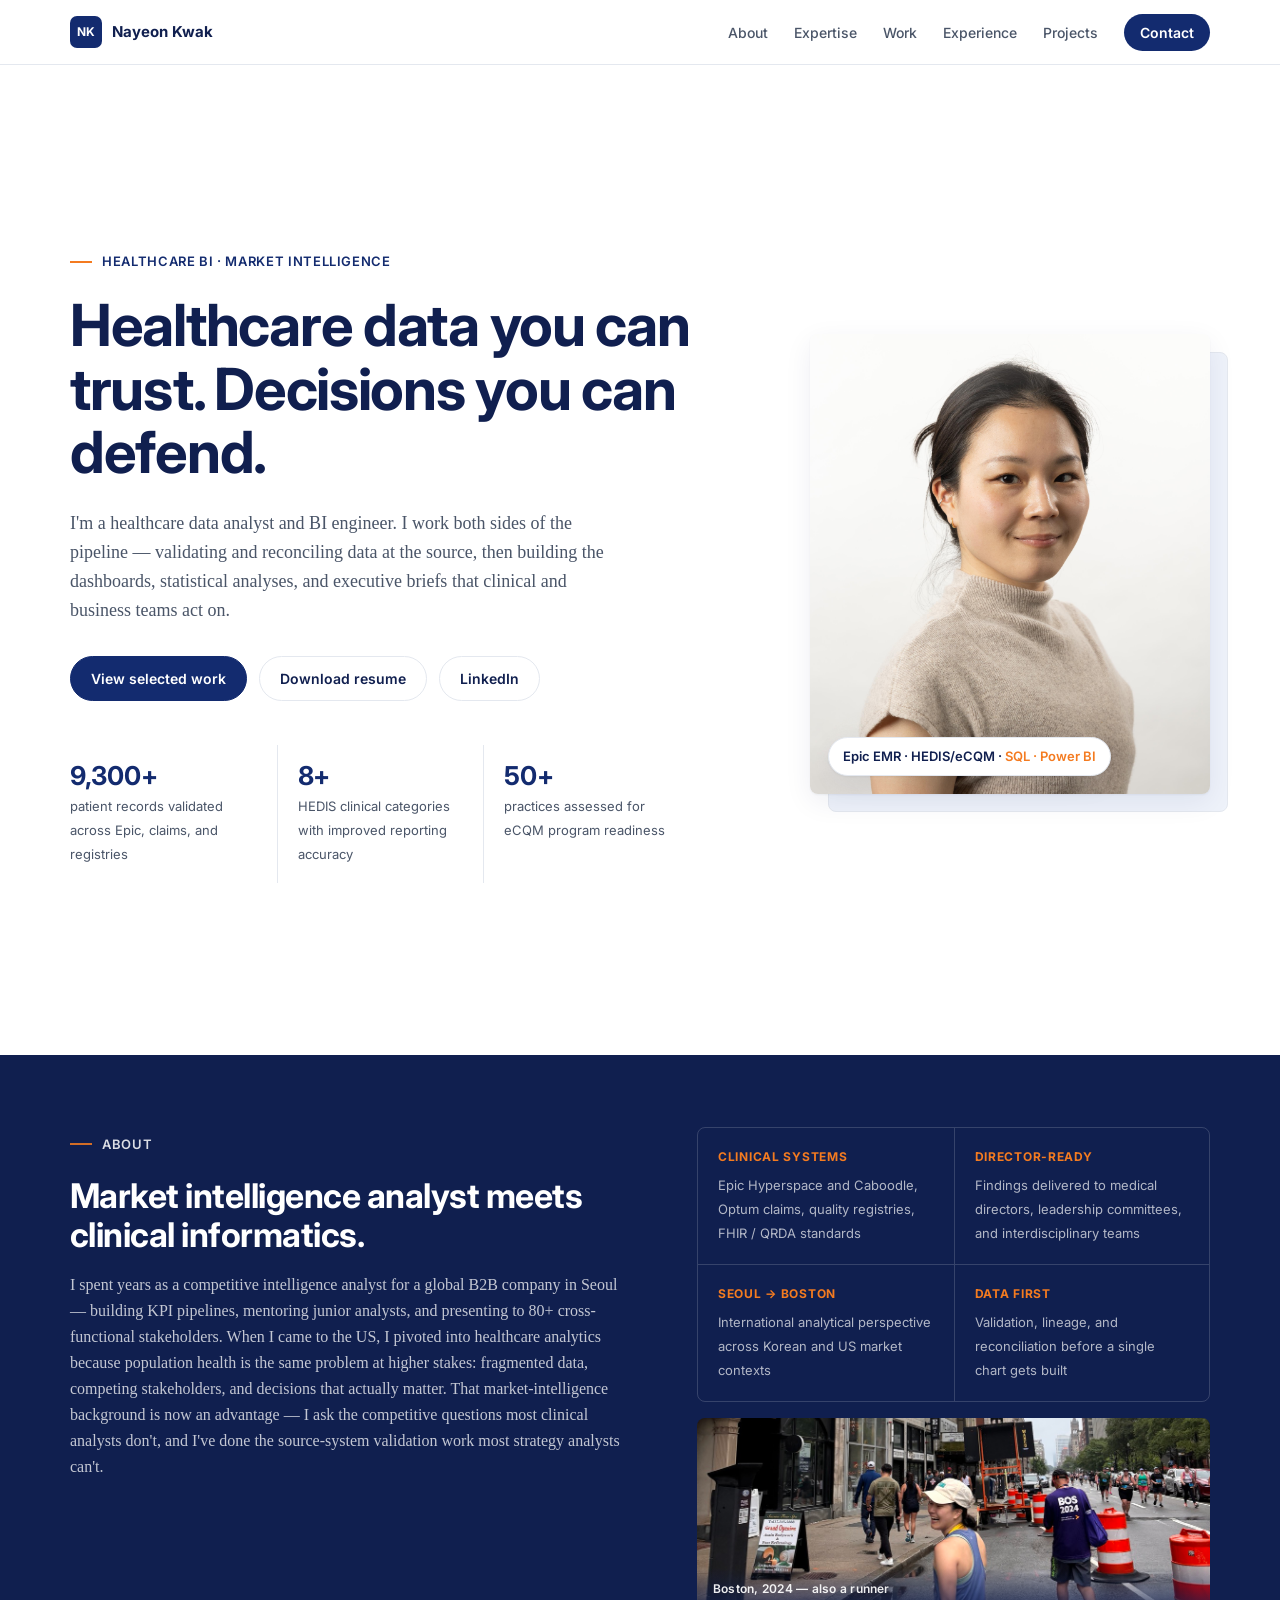
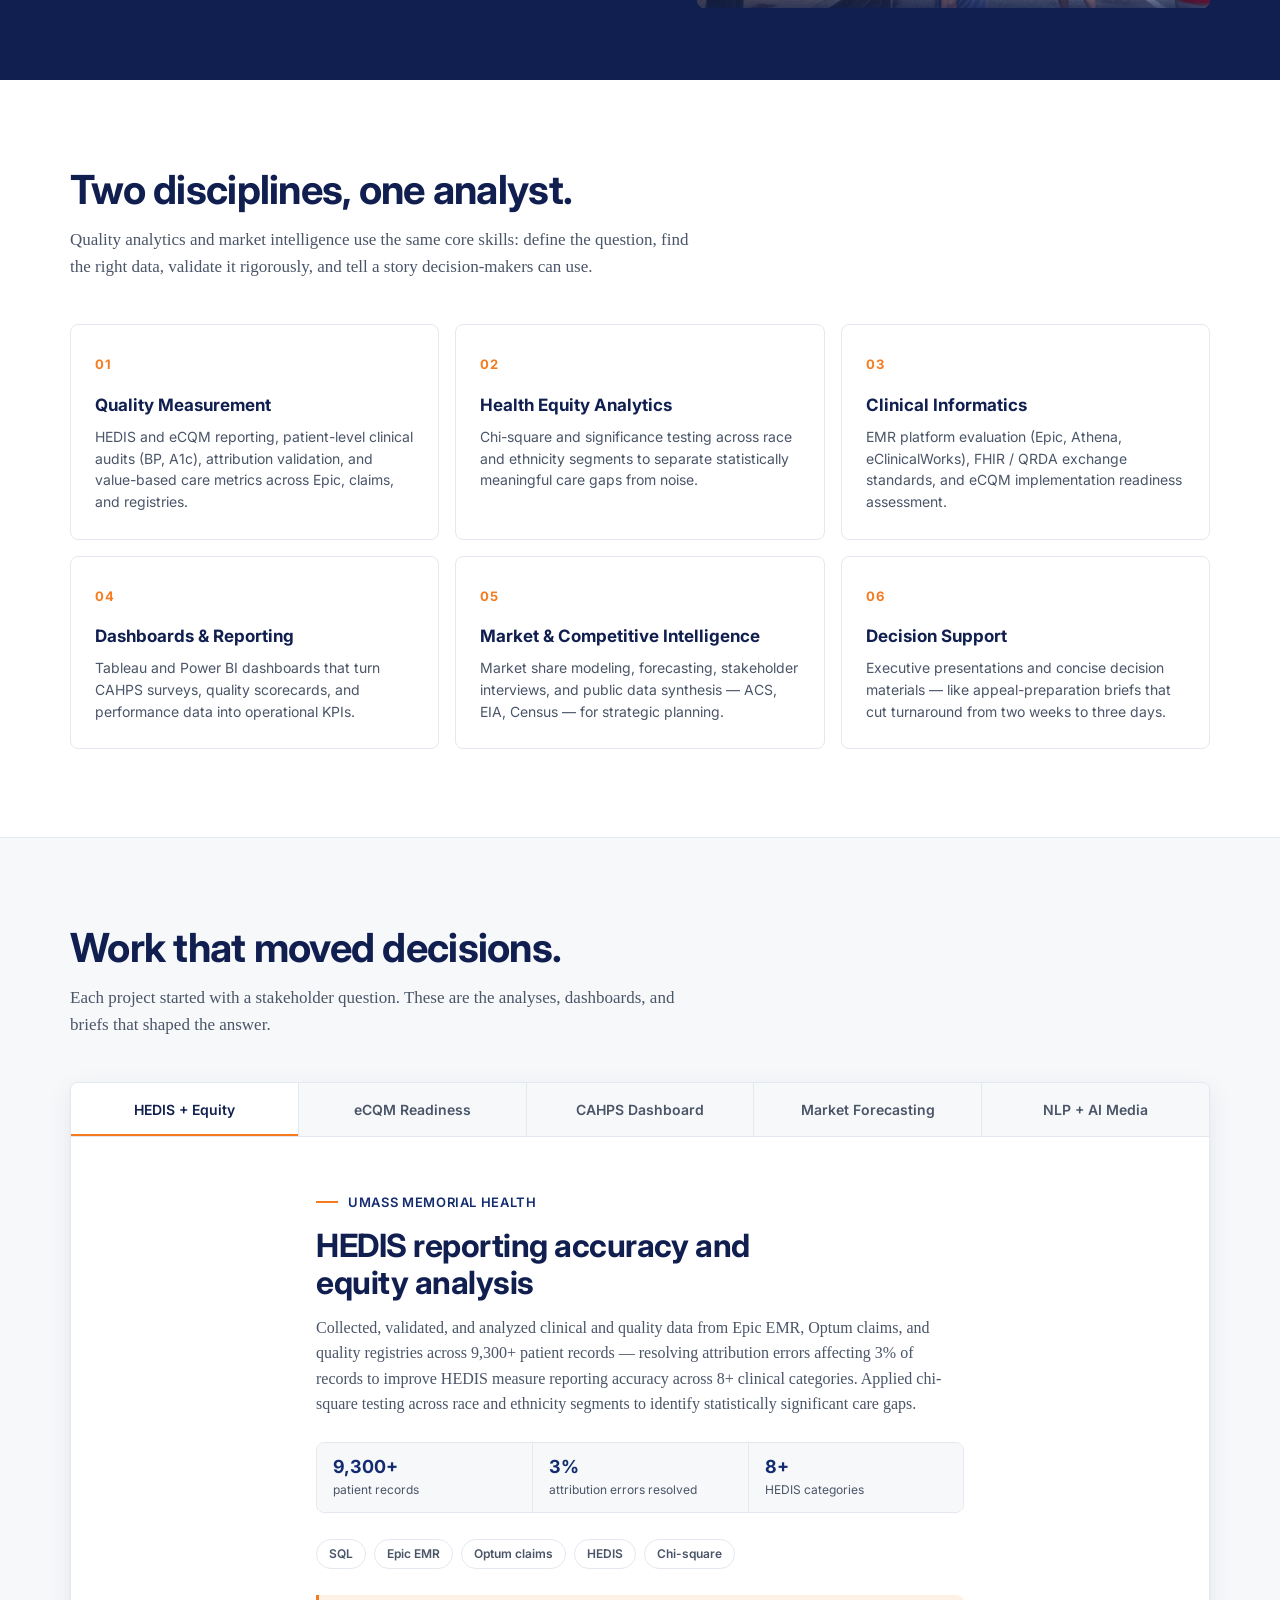
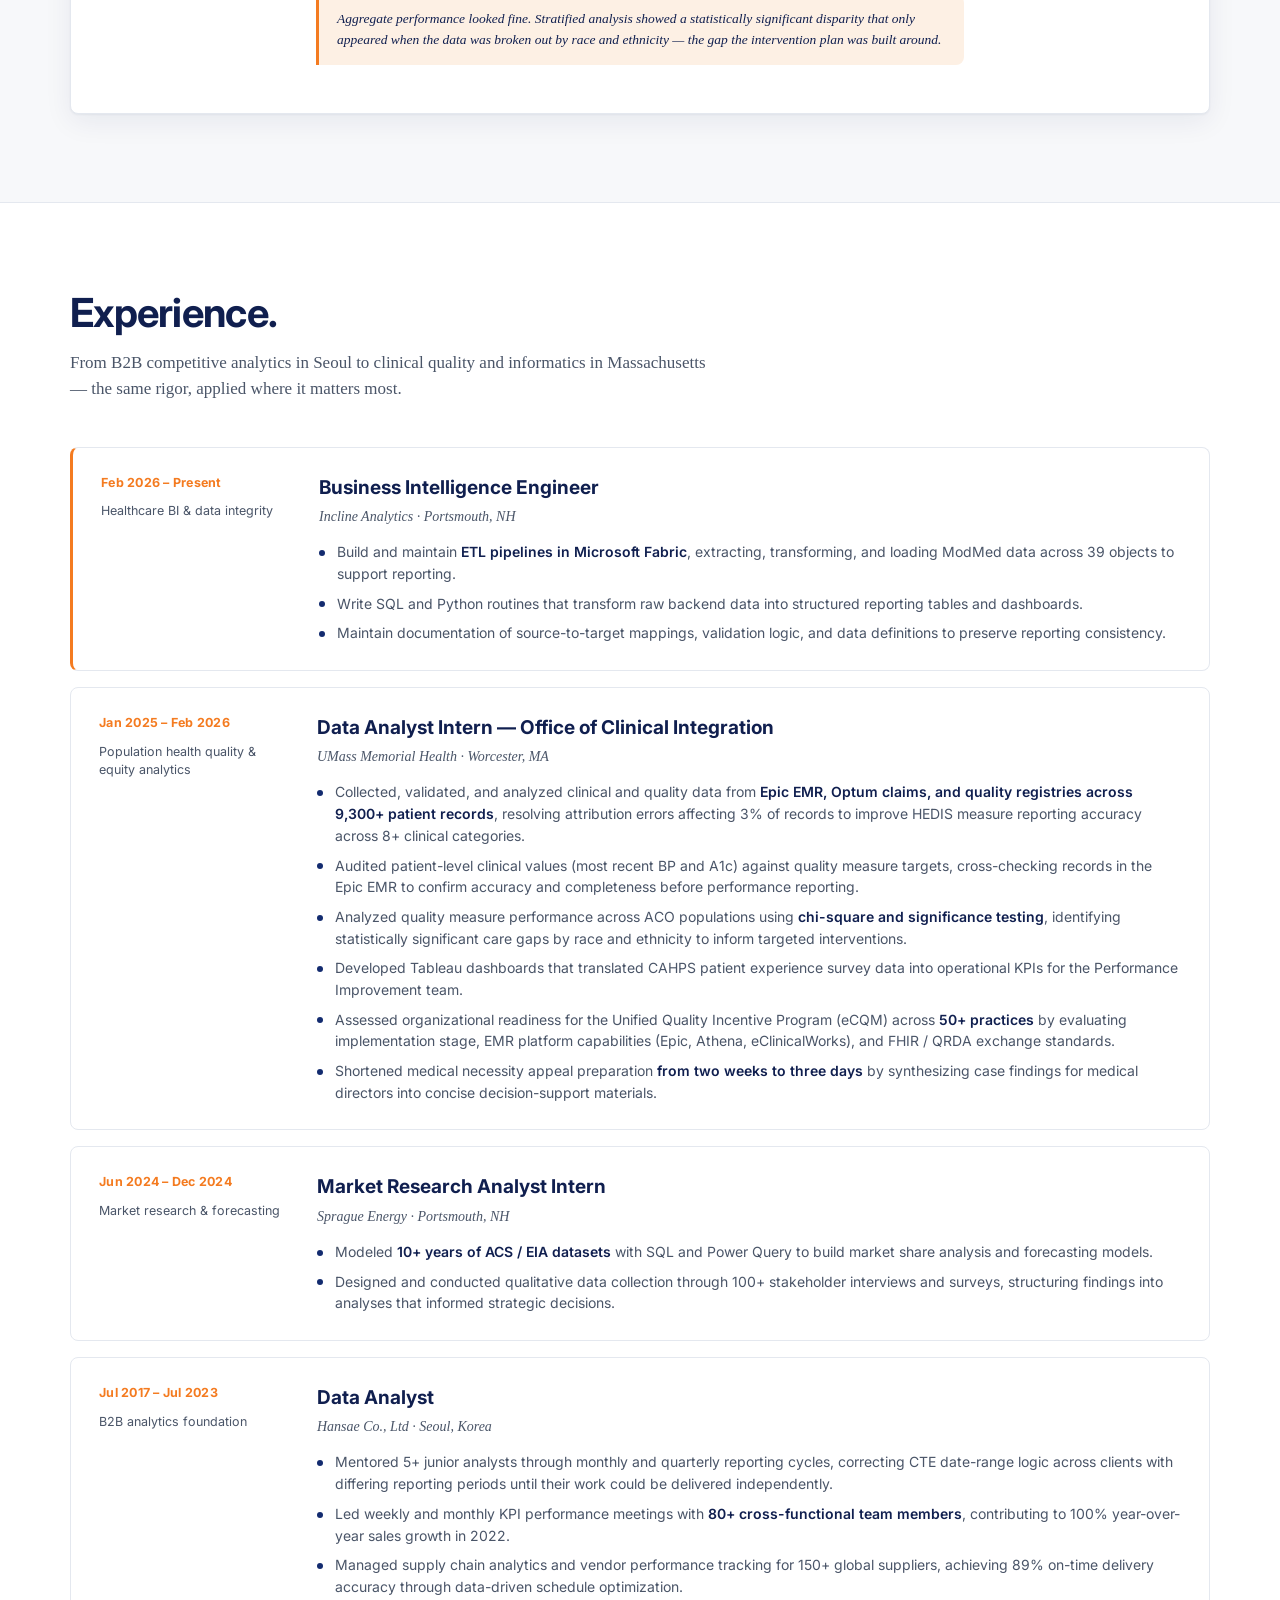
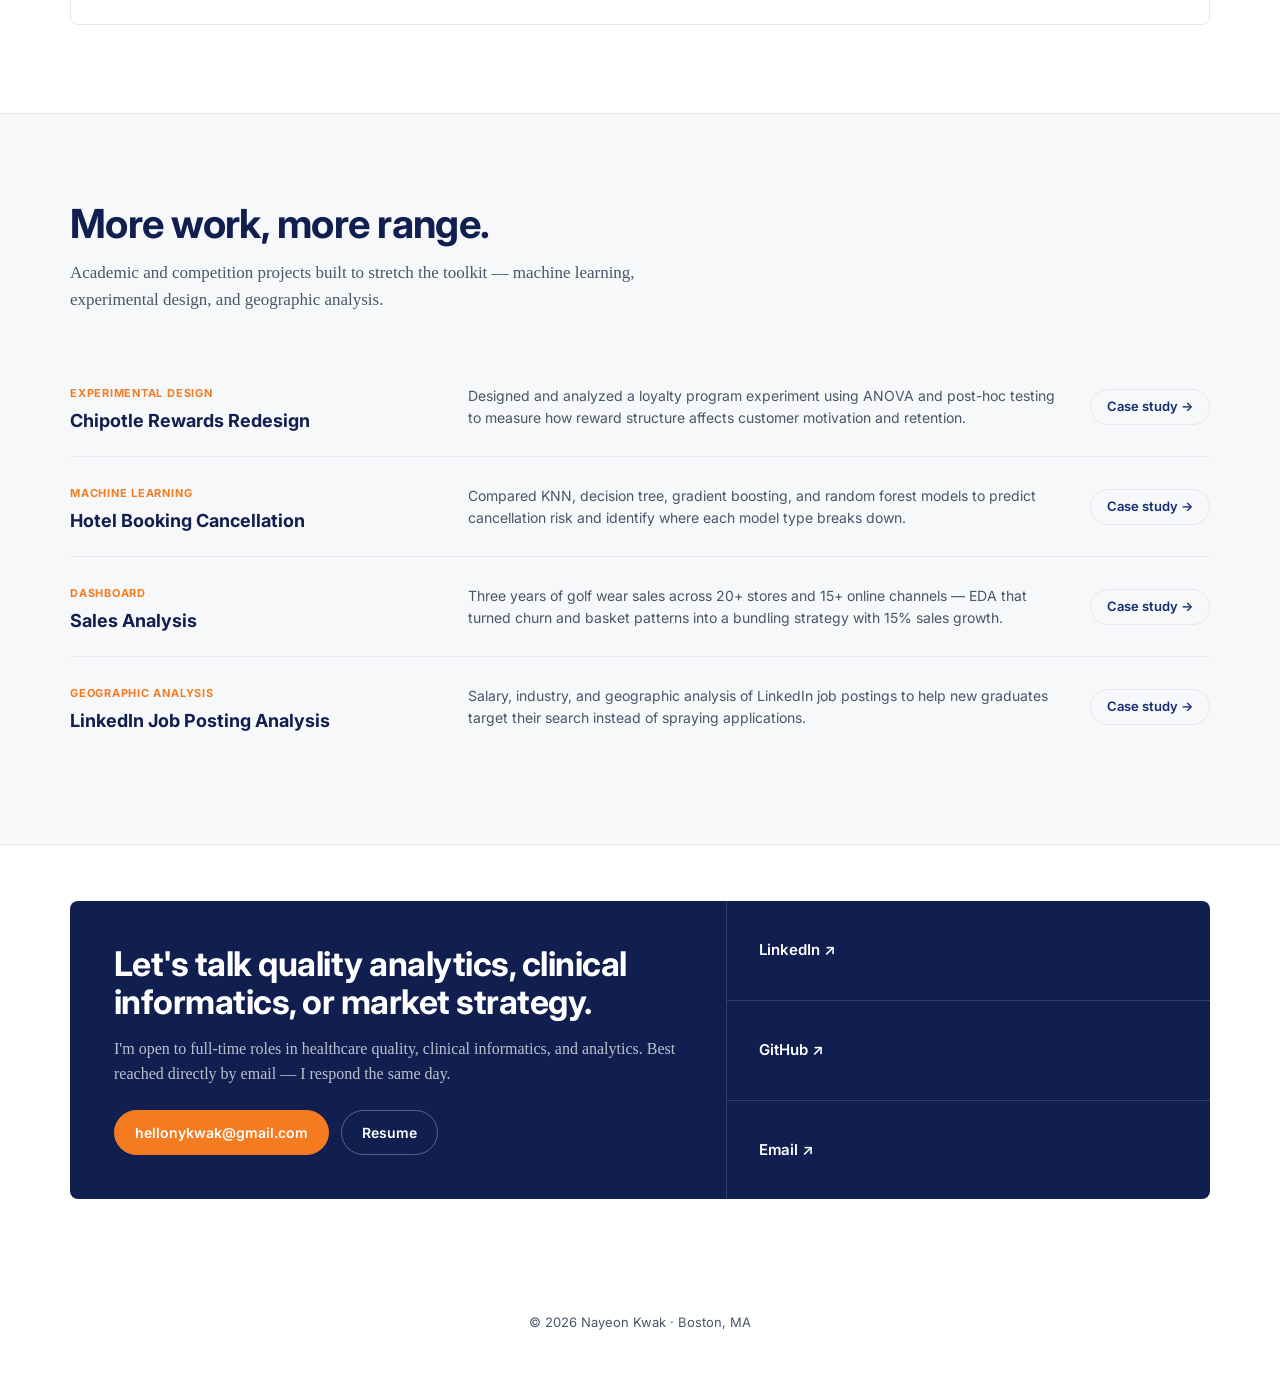
==== commit 6089e6b9: "Update resume download link to latest resume Co-Authored-By: Claude Fable 5 <noreply@anthropic.com>" ====
--- a/index.html
+++ b/index.html
@@ -1,494 +1,1201 @@
 <!DOCTYPE html>
 <html lang="en">
-
 <head>
-	<title>Nayeon WebPortfolio</title>
-	<meta charset="utf-8">
-	<meta name="viewport" content="width=device-width, initial-scale=1, shrink-to-fit=no">
-
-	<link href="https://fonts.googleapis.com/css?family=Poppins:100,200,300,400,500,600,700,800,900" rel="stylesheet">
-
-	<link rel="stylesheet" href="css/open-iconic-bootstrap.min.css">
-	<link rel="stylesheet" href="css/animate.css">
-
-	<link rel="stylesheet" href="css/owl.carousel.min.css">
-	<link rel="stylesheet" href="css/owl.theme.default.min.css">
-	<link rel="stylesheet" href="css/magnific-popup.css">
-
-	<link rel="stylesheet" href="css/aos.css">
-
-	<link rel="stylesheet" href="css/ionicons.min.css">
-
-	<link rel="stylesheet" href="css/flaticon.css">
-	<link rel="stylesheet" href="css/icomoon.css">
-	<link rel="stylesheet" href="css/style.css">
+  <meta charset="UTF-8" />
+  <meta name="viewport" content="width=device-width, initial-scale=1.0" />
+  <title>Nayeon Kwak — Healthcare Data Analyst &amp; BI Engineer</title>
+  <link rel="preconnect" href="https://fonts.googleapis.com" />
+  <link rel="preconnect" href="https://fonts.gstatic.com" crossorigin />
+  <link href="https://fonts.googleapis.com/css2?family=Inter:wght@400;500;600;700&display=swap" rel="stylesheet" />
+  <style>
+    /* ─────────────────────────────────────────────────
+       DESIGN SYSTEM — exactly 4 color roles.
+       1. Navy   (--blue / --blue-deep / --blue-tint)  brand + headings
+       2. Orange (--orange / --orange-tint)            single accent
+       3. Grey   (--grey / --grey-line / --grey-bg)    text + structure
+       4. White  (--paper)                             surfaces
+       No other hues anywhere. One card style. One radius.
+       ───────────────────────────────────────────────── */
+    :root {
+      --blue:        #132b6f;
+      --blue-deep:   #101f4f;
+      --blue-tint:   #eef2fa;
+
+      --orange:      #f47b20;
+      --orange-tint: #fdf0e4;
+
+      --grey:        #4a5568;
+      --grey-line:   #e4e8ef;
+      --grey-bg:     #f7f8fa;
+
+      --paper:       #ffffff;
+
+      --radius: 8px;
+      --shadow: 0 1px 2px rgba(16, 31, 79, 0.05), 0 8px 28px rgba(16, 31, 79, 0.07);
+      --font-sans:  'Inter', system-ui, sans-serif;
+      --font-serif: Georgia, 'Times New Roman', serif;
+    }
+
+    *, *::before, *::after { box-sizing: border-box; }
+    html { scroll-behavior: smooth; }
+
+    body {
+      margin: 0;
+      color: var(--blue-deep);
+      background: var(--paper);
+      font-family: var(--font-sans);
+      line-height: 1.5;
+      -webkit-font-smoothing: antialiased;
+    }
+
+    a { color: inherit; text-decoration: none; }
+    button { font: inherit; }
+    h1, h2, h3, p, ul { margin-top: 0; }
+
+    .wrap { width: min(1140px, calc(100% - 40px)); margin: 0 auto; }
+
+    /* ── The one card style, used everywhere ── */
+    .card {
+      border: 1px solid var(--grey-line);
+      border-radius: var(--radius);
+      background: var(--paper);
+    }
+
+    /* ── NAV ── */
+    .nav-wrap {
+      position: sticky;
+      top: 0;
+      z-index: 50;
+      border-bottom: 1px solid var(--grey-line);
+      background: rgba(255, 255, 255, 0.92);
+      backdrop-filter: blur(14px);
+    }
+
+    .nav {
+      width: min(1140px, calc(100% - 40px));
+      min-height: 64px;
+      margin: 0 auto;
+      display: flex;
+      align-items: center;
+      justify-content: space-between;
+      gap: 22px;
+    }
+
+    .brand {
+      display: flex;
+      align-items: center;
+      gap: 10px;
+      font-weight: 700;
+      font-size: 15px;
+      color: var(--blue-deep);
+    }
+
+    .mark {
+      width: 32px;
+      height: 32px;
+      border-radius: 7px;
+      display: grid;
+      place-items: center;
+      background: var(--blue);
+      color: var(--paper);
+      font-size: 12px;
+      font-weight: 700;
+      letter-spacing: 0.02em;
+    }
+
+    .nav-links {
+      display: flex;
+      align-items: center;
+      gap: 26px;
+      color: var(--grey);
+      font-size: 14px;
+      font-weight: 500;
+    }
+
+    .nav-links a:hover { color: var(--blue); }
+
+    .nav-cta {
+      padding: 8px 16px;
+      border-radius: 999px;
+      background: var(--blue);
+      color: var(--paper);
+      font-weight: 600;
+    }
+
+    .nav-cta:hover { background: var(--blue-deep); }
+
+    /* ── HERO ── */
+    .hero {
+      display: grid;
+      grid-template-columns: minmax(0, 1fr) 400px;
+      gap: 64px;
+      align-items: center;
+      padding: 92px 0 84px;
+    }
+
+    .kicker {
+      display: inline-flex;
+      align-items: center;
+      gap: 10px;
+      margin-bottom: 22px;
+      color: var(--blue);
+      font-size: 13px;
+      font-weight: 600;
+      letter-spacing: 0.05em;
+      text-transform: uppercase;
+    }
+
+    .kicker::before {
+      content: "";
+      width: 22px;
+      height: 2px;
+      background: var(--orange);
+      flex: 0 0 auto;
+    }
+
+    h1 {
+      margin-bottom: 24px;
+      color: var(--blue-deep);
+      font-size: clamp(36px, 4.8vw, 58px);
+      font-weight: 700;
+      line-height: 1.1;
+      letter-spacing: -0.022em;
+    }
+
+    .lead {
+      max-width: 560px;
+      margin-bottom: 0;
+      color: var(--grey);
+      font-family: var(--font-serif);
+      font-size: 18px;
+      line-height: 1.6;
+    }
+
+    .hero-actions {
+      display: flex;
+      flex-wrap: wrap;
+      gap: 12px;
+      margin-top: 32px;
+    }
+
+    .button {
+      display: inline-flex;
+      align-items: center;
+      padding: 11px 20px;
+      border: 1px solid var(--grey-line);
+      border-radius: 999px;
+      background: var(--paper);
+      color: var(--blue-deep);
+      font-size: 14px;
+      font-weight: 600;
+      cursor: pointer;
+      transition: border-color 0.15s, background 0.15s;
+    }
+
+    .button:hover { border-color: var(--blue); }
+
+    .button.primary {
+      border-color: var(--blue);
+      background: var(--blue);
+      color: var(--paper);
+    }
+
+    .button.primary:hover { background: var(--blue-deep); }
+
+    /* hero proof strip — one card, internal dividers */
+    .proof-row {
+      display: grid;
+      grid-template-columns: repeat(3, 1fr);
+      max-width: 620px;
+      margin-top: 44px;
+      overflow: hidden;
+    }
+
+    .proof {
+      padding: 18px 20px;
+      border-left: 1px solid var(--grey-line);
+    }
+
+    .proof:first-child { border-left: 0; padding-left: 0; }
+
+    .proof strong {
+      display: block;
+      margin-bottom: 4px;
+      color: var(--blue);
+      font-size: 26px;
+      font-weight: 700;
+      line-height: 1;
+      letter-spacing: -0.01em;
+    }
+
+    .proof span {
+      color: var(--grey);
+      font-size: 13px;
+      line-height: 1.45;
+    }
+
+    /* hero portrait */
+    .portrait-frame {
+      position: relative;
+      justify-self: end;
+      width: 100%;
+      max-width: 400px;
+    }
+
+    .portrait-frame::before {
+      content: "";
+      position: absolute;
+      inset: 18px -18px -18px 18px;
+      border: 1px solid var(--grey-line);
+      border-radius: var(--radius);
+      background: var(--blue-tint);
+      z-index: 0;
+    }
+
+    .portrait {
+      position: relative;
+      z-index: 1;
+      width: 100%;
+      aspect-ratio: 4 / 4.6;
+      border-radius: var(--radius);
+      object-fit: cover;
+      object-position: 50% 22%;
+      box-shadow: var(--shadow);
+      display: block;
+    }
+
+    .portrait-tag {
+      position: absolute;
+      z-index: 2;
+      left: 18px;
+      bottom: 18px;
+      padding: 9px 14px;
+      border-radius: 999px;
+      background: var(--paper);
+      border: 1px solid var(--grey-line);
+      color: var(--blue-deep);
+      font-size: 13px;
+      font-weight: 600;
+      box-shadow: var(--shadow);
+    }
+
+    .portrait-tag em {
+      font-style: normal;
+      color: var(--orange);
+    }
+
+    /* ── SECTIONS ── */
+    section { padding: 88px 0; }
+    section.tinted { background: var(--grey-bg); border-top: 1px solid var(--grey-line); border-bottom: 1px solid var(--grey-line); }
+
+    .section-head {
+      max-width: 640px;
+      margin-bottom: 44px;
+    }
+
+    .section-head h2 {
+      margin-bottom: 14px;
+      color: var(--blue-deep);
+      font-size: clamp(26px, 3.4vw, 40px);
+      font-weight: 700;
+      line-height: 1.12;
+      letter-spacing: -0.018em;
+    }
+
+    .section-head p {
+      margin-bottom: 0;
+      color: var(--grey);
+      font-family: var(--font-serif);
+      font-size: 17px;
+      line-height: 1.56;
+    }
+
+    /* ── ABOUT ── */
+    .about-band {
+      background: var(--blue-deep);
+      padding: 72px 0;
+    }
+
+    .about-inner {
+      display: grid;
+      grid-template-columns: 1.05fr 0.95fr;
+      gap: 60px;
+      align-items: start;
+    }
+
+    .about-copy .kicker { color: var(--paper); opacity: 0.85; }
+
+    .about-copy h2 {
+      color: var(--paper);
+      font-size: clamp(24px, 3vw, 34px);
+      font-weight: 700;
+      line-height: 1.15;
+      letter-spacing: -0.015em;
+      margin-bottom: 18px;
+    }
+
+    .about-copy p {
+      color: rgba(255, 255, 255, 0.75);
+      font-family: var(--font-serif);
+      font-size: 16px;
+      line-height: 1.62;
+      margin-bottom: 0;
+    }
+
+    .about-right {
+      display: grid;
+      gap: 16px;
+    }
+
+    .about-quals {
+      display: grid;
+      grid-template-columns: 1fr 1fr;
+      border: 1px solid rgba(255, 255, 255, 0.16);
+      border-radius: var(--radius);
+      overflow: hidden;
+    }
+
+    .about-qual {
+      padding: 20px;
+      border-left: 1px solid rgba(255, 255, 255, 0.16);
+      border-top: 1px solid rgba(255, 255, 255, 0.16);
+    }
+
+    .about-qual:nth-child(-n+2) { border-top: 0; }
+    .about-qual:nth-child(odd)  { border-left: 0; }
+
+    .about-qual strong {
+      display: block;
+      color: var(--orange);
+      font-size: 12px;
+      font-weight: 700;
+      letter-spacing: 0.06em;
+      text-transform: uppercase;
+      margin-bottom: 6px;
+    }
+
+    .about-qual span {
+      color: rgba(255, 255, 255, 0.68);
+      font-size: 13px;
+      line-height: 1.5;
+    }
+
+    .about-photo {
+      position: relative;
+      border-radius: var(--radius);
+      overflow: hidden;
+      height: 190px;
+    }
+
+    .about-photo img {
+      width: 100%;
+      height: 100%;
+      object-fit: cover;
+      object-position: 28% 78%;
+      display: block;
+    }
+
+    .about-photo span {
+      position: absolute;
+      left: 0; right: 0; bottom: 0;
+      padding: 12px 16px 10px;
+      background: linear-gradient(transparent, rgba(16, 31, 79, 0.78));
+      color: rgba(255, 255, 255, 0.92);
+      font-size: 12px;
+      font-weight: 600;
+      letter-spacing: 0.02em;
+    }
+
+    /* ── EXPERTISE ── */
+    .capability-grid {
+      display: grid;
+      grid-template-columns: repeat(3, 1fr);
+      gap: 16px;
+    }
+
+    .capability {
+      padding: 26px 24px;
+      transition: border-color 0.15s;
+    }
+
+    .capability:hover { border-color: var(--blue); }
+
+    .capability .num {
+      display: inline-block;
+      margin-bottom: 20px;
+      color: var(--orange);
+      font-size: 13px;
+      font-weight: 700;
+      letter-spacing: 0.08em;
+    }
+
+    .capability h3 {
+      margin-bottom: 10px;
+      color: var(--blue-deep);
+      font-size: 17px;
+      font-weight: 700;
+      line-height: 1.25;
+    }
+
+    .capability p {
+      margin-bottom: 0;
+      color: var(--grey);
+      font-size: 14px;
+      line-height: 1.55;
+    }
+
+    /* ── CASE STUDIES ── */
+    .workbench { overflow: hidden; box-shadow: var(--shadow); }
+
+    .workbench-tabs {
+      display: flex;
+      border-bottom: 1px solid var(--grey-line);
+      background: var(--grey-bg);
+      overflow-x: auto;
+    }
+
+    .workbench-tab {
+      flex: 1;
+      min-width: 150px;
+      border: 0;
+      border-right: 1px solid var(--grey-line);
+      padding: 16px;
+      background: transparent;
+      color: var(--grey);
+      font-size: 14px;
+      font-weight: 600;
+      cursor: pointer;
+      white-space: nowrap;
+      transition: color 0.12s, background 0.12s;
+    }
+
+    .workbench-tab:last-child { border-right: 0; }
+
+    .workbench-tab.active {
+      color: var(--blue-deep);
+      background: var(--paper);
+      box-shadow: inset 0 -2px 0 var(--orange);
+    }
+
+    .workbench-tab:hover:not(.active) { color: var(--blue); }
+
+    .workbench-body {
+      display: block;
+      min-height: 360px;
+    }
+
+    .case-copy {
+      max-width: 720px;
+      margin: 0 auto;
+      padding: 48px 36px;
+    }
+
+    .case-copy .kicker { margin-bottom: 16px; }
+
+    .case-copy h3 {
+      max-width: 520px;
+      margin-bottom: 14px;
+      color: var(--blue-deep);
+      font-size: clamp(22px, 2.8vw, 32px);
+      font-weight: 700;
+      line-height: 1.14;
+      letter-spacing: -0.015em;
+    }
+
+    .case-copy > p {
+      color: var(--grey);
+      font-family: var(--font-serif);
+      font-size: 16px;
+      line-height: 1.58;
+    }
+
+    .case-meta {
+      display: grid;
+      grid-template-columns: repeat(3, 1fr);
+      margin: 26px 0;
+      border: 1px solid var(--grey-line);
+      border-radius: var(--radius);
+      overflow: hidden;
+    }
+
+    .meta {
+      padding: 14px 16px;
+      border-left: 1px solid var(--grey-line);
+      background: var(--grey-bg);
+    }
+
+    .meta:first-child { border-left: 0; }
+
+    .meta b {
+      display: block;
+      color: var(--blue);
+      font-size: 18px;
+      font-weight: 700;
+      line-height: 1.1;
+    }
+
+    .meta span {
+      display: block;
+      margin-top: 5px;
+      color: var(--grey);
+      font-size: 12px;
+      line-height: 1.35;
+    }
+
+    .method-row {
+      display: flex;
+      flex-wrap: wrap;
+      gap: 8px;
+    }
+
+    .method {
+      padding: 5px 12px;
+      border-radius: 999px;
+      border: 1px solid var(--grey-line);
+      background: var(--paper);
+      color: var(--grey);
+      font-size: 12px;
+      font-weight: 600;
+    }
+
+    .case-insight {
+      margin-top: 26px;
+      padding: 14px 18px;
+      border-left: 3px solid var(--orange);
+      border-radius: 0 var(--radius) var(--radius) 0;
+      background: var(--orange-tint);
+      color: var(--blue-deep);
+      font-family: var(--font-serif);
+      font-style: italic;
+      font-size: 13.5px;
+      line-height: 1.55;
+    }
+
+    /* ── PROJECTS ── */
+    .project-strip { display: grid; }
+
+    .project-row {
+      display: grid;
+      grid-template-columns: 0.75fr 1.2fr auto;
+      gap: 24px;
+      align-items: center;
+      padding: 22px 0;
+      border-top: 1px solid var(--grey-line);
+    }
+
+    .project-row:first-child { border-top: 0; }
+
+    .project-row .type {
+      color: var(--orange);
+      font-size: 11px;
+      font-weight: 700;
+      text-transform: uppercase;
+      letter-spacing: 0.07em;
+    }
+
+    .project-row h3 {
+      margin: 4px 0 0;
+      color: var(--blue-deep);
+      font-size: 18px;
+      font-weight: 700;
+    }
+
+    .project-row p {
+      margin-bottom: 0;
+      color: var(--grey);
+      font-size: 14px;
+      line-height: 1.55;
+    }
+
+    .project-row a {
+      color: var(--blue);
+      font-size: 13px;
+      font-weight: 600;
+      border: 1px solid var(--grey-line);
+      border-radius: 999px;
+      padding: 7px 16px;
+      white-space: nowrap;
+      transition: border-color 0.15s, background 0.15s, color 0.15s;
+    }
+
+    .project-row a:hover {
+      border-color: var(--blue);
+      background: var(--blue);
+      color: var(--paper);
+    }
+
+    /* ── EXPERIENCE ── */
+    .career-track { display: grid; gap: 16px; }
+
+    .career-batch {
+      display: grid;
+      grid-template-columns: 190px minmax(0, 1fr);
+      gap: 28px;
+      padding: 26px 28px;
+    }
+
+    .career-batch.current { border-left: 3px solid var(--orange); }
+
+    .career-date {
+      color: var(--orange);
+      font-size: 12.5px;
+      font-weight: 700;
+      letter-spacing: 0.02em;
+    }
+
+    .career-stage {
+      display: inline-block;
+      margin-top: 10px;
+      color: var(--grey);
+      font-size: 12.5px;
+      line-height: 1.45;
+    }
+
+    .career-copy h3 {
+      margin: 0 0 4px;
+      color: var(--blue-deep);
+      font-size: 19px;
+      font-weight: 700;
+    }
+
+    .career-copy .company {
+      margin-bottom: 14px;
+      color: var(--grey);
+      font-size: 14px;
+      font-family: var(--font-serif);
+      font-style: italic;
+    }
+
+    .career-list {
+      display: grid;
+      gap: 8px;
+      margin: 0;
+      padding: 0;
+      list-style: none;
+    }
+
+    .career-list li {
+      position: relative;
+      padding-left: 18px;
+      color: var(--grey);
+      font-size: 14px;
+      line-height: 1.55;
+    }
+
+    .career-list li::before {
+      content: "";
+      position: absolute;
+      left: 0;
+      top: 0.62em;
+      width: 6px;
+      height: 6px;
+      border-radius: 99px;
+      background: var(--blue);
+    }
+
+    .career-list li strong { color: var(--blue-deep); font-weight: 600; }
+
+    /* ── CONTACT ── */
+    .contact {
+      margin-top: 56px;
+      border-radius: var(--radius);
+      background: var(--blue-deep);
+      color: var(--paper);
+      overflow: hidden;
+      display: grid;
+      grid-template-columns: 1.15fr 0.85fr;
+    }
+
+    .contact-copy { padding: 44px; }
+
+    .contact-copy h2 {
+      margin-bottom: 14px;
+      font-size: clamp(24px, 3vw, 34px);
+      font-weight: 700;
+      line-height: 1.12;
+      letter-spacing: -0.015em;
+    }
+
+    .contact-copy p {
+      color: rgba(255, 255, 255, 0.72);
+      font-family: var(--font-serif);
+      font-size: 16px;
+      line-height: 1.58;
+      margin-bottom: 24px;
+    }
+
+    .contact-copy .button {
+      border-color: rgba(255, 255, 255, 0.3);
+      background: transparent;
+      color: var(--paper);
+    }
+
+    .contact-copy .button:hover { border-color: var(--paper); }
+
+    .contact-copy .button.accent {
+      border-color: var(--orange);
+      background: var(--orange);
+      color: var(--paper);
+    }
+
+    .contact-links {
+      display: grid;
+      align-content: stretch;
+      border-left: 1px solid rgba(255, 255, 255, 0.14);
+    }
+
+    .contact-links a {
+      display: flex;
+      align-items: center;
+      padding: 0 32px;
+      color: var(--paper);
+      font-size: 15px;
+      font-weight: 600;
+      border-top: 1px solid rgba(255, 255, 255, 0.14);
+      transition: background 0.12s;
+    }
+
+    .contact-links a:first-child { border-top: 0; }
+    .contact-links a:hover { background: rgba(255, 255, 255, 0.07); }
+
+    .footer {
+      padding: 26px 0 40px;
+      color: var(--grey);
+      text-align: center;
+      font-size: 13px;
+    }
+
+    /* orange cursor dot */
+    .cursor-dot {
+      position: fixed;
+      top: 0;
+      left: 0;
+      width: 13px;
+      height: 13px;
+      border-radius: 99px;
+      background: var(--orange);
+      pointer-events: none;
+      z-index: 9999;
+      opacity: 0;
+      transition: width 0.15s ease, height 0.15s ease, opacity 0.2s ease;
+    }
+
+    .cursor-dot.on-link { width: 26px; height: 26px; opacity: 0.45; }
+
+    @media (hover: none), (pointer: coarse) { .cursor-dot { display: none; } }
+
+    /* ── RESPONSIVE ── */
+    @media (max-width: 980px) {
+      .hero { grid-template-columns: 1fr; gap: 44px; padding-top: 52px; }
+      .portrait-frame { justify-self: start; max-width: 340px; }
+      .about-inner { grid-template-columns: 1fr; gap: 40px; }
+      .capability-grid { grid-template-columns: repeat(2, 1fr); }
+      .contact { grid-template-columns: 1fr; }
+      .contact-links { border-left: 0; border-top: 1px solid rgba(255,255,255,0.14); }
+      .contact-links a { padding: 18px 32px; }
+    }
+
+    @media (max-width: 680px) {
+      .nav { min-height: auto; padding: 14px 0; flex-direction: column; align-items: flex-start; }
+      .nav-links { width: 100%; overflow-x: auto; gap: 18px; padding-bottom: 4px; }
+      h1 { font-size: 34px; }
+      .proof-row { grid-template-columns: 1fr; }
+      .proof { border-left: 0; border-top: 1px solid var(--grey-line); padding-left: 0; }
+      .proof:first-child { border-top: 0; }
+      .capability-grid { grid-template-columns: 1fr; }
+      .case-meta { grid-template-columns: 1fr; }
+      .meta { border-left: 0; border-top: 1px solid var(--grey-line); }
+      .meta:first-child { border-top: 0; }
+      .career-batch { grid-template-columns: 1fr; gap: 12px; padding: 20px; }
+      .project-row { grid-template-columns: 1fr; gap: 10px; }
+      .project-row a { justify-self: start; }
+      .about-quals { grid-template-columns: 1fr; }
+      .about-qual { border-left: 0; border-top: 1px solid rgba(255,255,255,0.16); }
+      .about-qual:first-child { border-top: 0; }
+      .case-copy, .contact-copy { padding: 24px; }
+      section { padding: 60px 0; }
+    }
+  </style>
 </head>
-
-<body data-spy="scroll" data-target=".site-navbar-target" data-offset="300">
-
-
-	<nav class="navbar navbar-expand-lg navbar-dark ftco_navbar ftco-navbar-light site-navbar-target" id="ftco-navbar">
-		<div class="container">
-			<a class="navbar-brand" href="index.html"><span>N</span>ayeonKwak</a>
-			<button class="navbar-toggler js-fh5co-nav-toggle fh5co-nav-toggle" type="button" data-toggle="collapse"
-				data-target="#ftco-nav" aria-controls="ftco-nav" aria-expanded="false" aria-label="Toggle navigation">
-				<span class="oi oi-menu"></span> Menu
-			</button>
-
-			<div class="collapse navbar-collapse" id="ftco-nav">
-				<ul class="navbar-nav nav ml-auto">
-					<li class="nav-item"><a href="#home-section" class="nav-link"><span>Home</span></a></li>
-					<li class="nav-item"><a href="#about-section" class="nav-link"><span>About</span></a></li>
-					<li class="nav-item"><a href="#education-section" class="nav-link"><span>Education</span></a></li>
-					<li class="nav-item"><a href="#experience-section" class="nav-link"><span>Experience</span></a></li>
-					<li class="nav-item"><a href="#projects-section" class="nav-link"><span>Projects</span></a></li>
-				</ul>
-			</div>
-		</div>
-	</nav>
-	<section class="hero-wrap js-fullheight">
-		<div class="overlay"></div>
-		<div class="container">
-			<div class="row no-gutters slider-text js-fullheight justify-content-center align-items-center">
-				<div class="col-lg-8 col-md-6 ftco-animate d-flex align-items-center">
-					<div class="text text-center">
-						<span class="subheading">Hey! I am</span>
-						<h1>Nayeon Kwak</h1>
-						<h2>I'm a
-							<span class="txt-rotate" data-period="500"
-								data-rotate='[  "Solution Oriented", "Data Analyst", "Consumer Insight"]'></span>
-						</h2>
-					</div>
-				</div>
-			</div>
-		</div>
-		</div>
-		<div class="mouse">
-			<a href="#" class="mouse-icon">
-				<div class="mouse-wheel"><span class="ion-ios-arrow-round-down"></span></div>
-			</a>
-		</div>
-	</section>
-
-	<section class="ftco-about img ftco-section ftco-no-pt ftco-no-pb" id="about-section">
-		<div class="container">
-			<div class="row d-flex no-gutters">
-				<div class="col-md-6 col-lg-6 d-flex">
-					<div class="img-about img d-flex align-items-stretch">
-						<div class="overlay"></div>
-						<div class="img d-flex align-self-stretch align-items-center"
-							style="background-image:url(images/about.jpg);">
-						</div>
-					</div>
-				</div>
-				<div class="col-md-6 col-lg-6 pl-md-5 py-5">
-					<div class="row justify-content-start pb-3">
-						<div class="col-md-12 heading-section ftco-animate">
-							<h1 class="big">About</h1>
-							<h2 class="mb-4">About Me</h2>
-							<p>I'm a Solution-oriented problem solver with a background in product analysis.
-								I finished my Master of Science in Business Analytics at Bentley University, and I am
-								looking for a full-time job opportunity as a Data Analyst or Business Analyst.</p>
-							<p>Leveraging my experience in product management and data analytics, I apply analytical
-								techniques to drive meaningful enhancements in product development.
-								I'm highly captivated by the process of uncovering the 'root cause' and 'next steps'
-								from data and transforming them into data-driven decisions that resonate with end users.
-								📊🚀 </p>
-							<ul class="about-info mt-4 px-md-0 px-2">
-								<li class="d-flex"><span>Name:</span> <span>Nayeon Kwak</span></li>
-								<li class="d-flex"><span>LinkedIn:</span> <span><a
-											href="https://www.linkedin.com/in/ny-kwak"
-											target="_blank">https://www.linkedin.com/in/ny-kwak</a></span></li>
-								<li class="d-flex"><span>Email:</span> <span><a
-											href="mailto:hellonykwak@gmail.com">hellonykwak@gmail.com</a></span></li>
-								<li class="d-flex"><span>Github: </span> <span><a href="https://github.com/yuuuuniii"
-											target="_blank">https://github.com/yuuuuniii</a></span></li>
-							</ul>
-						</div>
-					</div>
-					<div class="counter-wrap ftco-animate d-flex mt-md-3">
-						<div class="text">
-							<p><a target="_blank"
-									href="https://drive.google.com/file/d/1pzZDZuSBu2wF0C3RZcCyhBrDFEeHT3rI/view"
-									class="btn btn-primary py-3 px-3">RESUME DOWNLOAD</a></p>
-						</div>
-					</div>
-				</div>
-			</div>
-		</div>
-	</section>
-
-
-	<section class="ftco-section ftco-no-pb goto-here" id="resume-section">
-		<div class="container">
-			<div class="row">
-				<div class="col-md-3">
-					<nav id="navi">
-						<ul>
-							<li><a href="#page-1">Education</a></li>
-							<li><a href="#page-2">Experience</a></li>
-							<li><a href="#page-3">Projects</a></li>
-						</ul>
-					</nav>
-				</div>
-				<div class="col-md-9" id="education-section">
-					<div id="page-1" class="page one">
-						<h2 class="heading">Education</h2>
-						<div class="resume-wrap d-flex ftco-animate">
-							<div class="icon d-flex align-items-center justify-content-center">
-								<span class="flaticon-ideas"></span>
-							</div>
-							<div class="text pl-3">
-								<span class="date">Sept. 2023 - Expected May 2025</span>
-								<h2>Master of Science in Business Analytics</h2>
-								<span class="position">Bentley University | Waltham, MA </span>
-								<p>Coursework:</p>
-								<p>Design of Experiments for Business Design (Consumer A/B testing, ANOAVA, Power
-									Analysis, Post-hoc Analysis)</p>
-								<p>Customer Data Analysis and Relationship Marketing (PCA analysis, Experimental Design
-									for Marketing, Qualtrics, SPSS)</p>
-								<p>Quantitative Analysis (Supervised/Unsupervised Learning, Python)</p>
-								<p>Statistical Modeling (Regression Model, R Programming)</p>
-								<p>Data Management and SQL (Database, SQL), Data Mining</p>
-								<p>GPA: 3.76/4.0</p>
-								<p>Graduate with Distinction | Received all semester scholarship</p>
-							</div>
-						</div>
-						<div class="resume-wrap d-flex ftco-animate">
-							<div class="icon d-flex align-items-center justify-content-center">
-								<span class="flaticon-ideas"></span>
-							</div>
-							<div class="text pl-3">
-								<span class="date">2013-2017</span>
-								<h2>Bachelor of Science in Fashion & Textile Design; Concentration Global Sourcing &
-									Marketing</h2>
-								<span class="position">Inha University | Incheon, Korea</span>
-								<p>Coursework: Consumer Analysis of Fashion Industry, Global Sourcing, Fashion
-									Merchandising</p>
-								<p>GPA: 3.78/4.0</p>
-								<p>Dean’s List 2014 Fall/Spring, 2015 Fall/Spring, 2016 Spring</p>
-							</div>
-						</div>
-					</div>
-
-					<div id="page-2" class="page two">
-						<h2 id="experience-section" class="heading">Work Experience</h2>
-						<div class="resume-wrap d-flex ftco-animate">
-							<div class="icon d-flex align-items-center justify-content-center">
-								<span class="flaticon-ideas"></span>
-							</div>
-							<div class="text pl-3">
-								<span class="date">Jan. 2025 – Present </span>
-								<h2>Data Analyst Intern (Office of Clinical Integration)</h2>
-								<span class="position">UMass Memorial Health | Worcester, MA </span>
-								<p><strong><em>HEDIS and Performance Measurement & Health Equity Analysis </em></strong>
-								</p>
-								<ul>
-									<li>Collecte <i>HEDIS</i> data from EHR (Electronic Health Record), including
-										<i>Epic</i> across multiple payers (HPHC, MassADV, BCBS, etc.), covering 9,300+
-										patients, and 8+ metrics including BP, GSD, TRC, and COA
-									</li>
-									<li>Improve data integrity by validating outliers using <i>SQL</i> and <i>Excel</i>,
-										resolving 3% of over 9,300 patient discrepancies</li>
-									<li>Conduct PY2024 race and ethnicity-stratified analyses of preventive care and
-										chronic disease outcomes to identify inequities and support integration of
-										health equity strategies into population health initiatives for PY2025</li>
-									<li>Collaborate with internal/external provider groups to validate attribution and
-										ensure data completeness</li>
-								</ul>
-								<p><strong><em>Patient Leakage Analysis - MGB & CVS Minute Clinic
-											Partnership</em></strong></p>
-								<ul>
-									<li>Lead patient leakage analysis evaluating partnership impact between Mass General
-										Brigham and CVS Minute Clinics, identifying commercial patient migration
-										opportunities and quantifying financial implications through geographic mapping
-										of practice and clinic proximities</li>
-								</ul>
-								<p><strong><em>UMMACO (UMass Memorial Medicare Accountable Care Organization) 10-Year
-											Celebration Slides Create</em></strong></p>
-								<ul>
-									<li>Designed executive-facing slides that visualized 10 years of UMMACO's impact on
-										cost savings and value-based care to increase stakeholder alignment</li>
-								</ul>
-							</div>
-						</div>
-						<div class="resume-wrap d-flex ftco-animate">
-							<div class="icon d-flex align-items-center justify-content-center">
-								<span class="flaticon-ideas"></span>
-							</div>
-							<div class="text pl-3">
-								<span class="date">June 2024 – Dec. 2024</span>
-								<h2>Marketing Research Intern</h2>
-								<span class="position">Sprague Energy | Portsmouth, NH </span>
-								<p><strong><em>Primary Research (Maket & Consumer)</em></strong></p>
-								<ul>
-									<li>Conducted 5+ customer interviews to identify residential heating oil usage
-										patterns and segment customer personas, informing product strategy and heating
-										oil market trends</li>
-									<li>Designed a customer journey map by consolidating insights from interviews to
-										customer experience touchpoints and assessed expansion opportunities in the
-										residential heating oil market</li>
-									<li>Collaborated with Business Development and Natural Gas Analysis teams to
-										synthesize sales data insights, uncovering market risks and supporting new
-										opportunity areas</li>
-									<li>Recognized in Sprague’s Energy Transition Idea Competition for
-										<a href="https://drive.google.com/file/d/13ivuB6cfA2YIeDUcFN46oCMEHPyAzpk2/view"
-											target="_blank">
-											<span style="color: #f99700;">a strategic proposal</span>
-										</a>
-										on residential heat pump adoption; analyzed federal/state rebate programs,
-										energy consumption trends and grid capacity data to identify Northeast market
-										entry opportunities
-									</li>
-								</ul>
-								<p><strong><em>Dashboard & Data Integration</em></strong></p>
-								<ul>
-									<li>Built interactive Power BI dashboards using American Community Survey data,
-										uncovering a 12% increase in natural gas usage and visualizing regional heating
-										trends to guide market entry strategy</li>
-									<li>Modeled product demand and Sprague’s market share using 10+ years of EIA and
-										internal sales data, applying Power Query for dynamic scenario analysis</li>
-								</ul>
-							</div>
-						</div>
-						<div class="resume-wrap d-flex ftco-animate">
-							<div class="icon d-flex align-items-center justify-content-center">
-								<span class="flaticon-ideas"></span>
-							</div>
-							<div class="text pl-3">
-								<span class="date">Jan. 2024 – Jan. 2025</span>
-								<h2>Graduate International Office Assistant</h2>
-								<span class="position">Bentley University - Center of International Students and
-									Scholars (CISS) | Waltham, MA </span>
-								<li>Managed diverse inquiries related to immigration regulations, social security
-									policies, tax software applications, and CISS functions</li>
-								<li>Improved student engagement by promoting CISS event; International Alumni Night,
-									achieving a student satisfaction 4 out of 5</li>
-							</div>
-						</div>
-						<div class="resume-wrap d-flex ftco-animate">
-							<div class="icon d-flex align-items-center justify-content-center">
-								<span class="flaticon-ideas"></span>
-							</div>
-							<div class="text pl-3">
-								<span class="date">July 2017 – July 2023</span>
-								<h2>Data Analyst</h2>
-								<span class="position">Hansae Co | Seoul, Korea </span>
-								<p><strong><em>Optimization</em></strong></p>
-								<ul>
-									<li>Reduced production time by 45% and improved data accuracy by cleaning and
-										preprocessing 30K+ rows using SQL, streamlining downstream reporting and
-										analysis</li>
-									<li>Executed ad hoc projects to achieve an 89% on-time delivery accuracy with over
-										150 global suppliers by developing mapping and scheduling timeline company
-										software features as a solution</li>
-									<li>Enhanced R&D product development by providing critical customer insights,
-										resulting in a 10% increase in user satisfaction scores, through the
-										implementation of data collection, including focus group interviews and NPS
-										surveys using Qualtrics</li>
-								</ul>
-								<p><strong><em>KPI Management</em></strong></p>
-								<ul>
-									<li>Drove 100% YoY sales growth in 2022 by leading weekly/monthly KPI performance
-										meetings with 80 cross-functional team members to align product vision,
-										strategy, and execution roadmap</li>
-								</ul>
-							</div>
-						</div>
-					</div>
-
-					<div id="page-3" class="page three">
-						<h2 id="projects-section" class="heading">Projects</h2>
-						<div class="resume-wrap d-flex ftco-animate">
-							<div class="icon d-flex align-items-center justify-content-center">
-								<span class="flaticon-ideas"></span>
-							</div>
-							<div class="text pl-3">
-								<span class="date">Datathon Project (Special Mention Award) </span>
-								<div class="d-flex">
-									<h2>RAISE-24 Data Science Competition</h2>
-									<div>&nbsp;<a class="btn btn-outline-secondary" target="_blank"
-											class="btn btn-outline-secondary"
-											href="https://github.com/yuuuuniii/Raise24-Data-Competition">Github</a>&nbsp;<a
-											class="btn btn-outline-secondary" target="_blank"
-											href="https://bloustein.rutgers.edu/raise-24-recap-does-news-media-spread-fear-of-ai/">Link</a>
-									</div>
-								</div>
-								<span class="position">Rutgers University</span>
-								<p>Conducted text analytics on 30K news headlines, using natural language processing
-									(NLP) techniques to uncover narratives surrounding AI in the media</p>
-								<div class="skill-tags">
-									<span class="skill-tag">Python</span>
-									<span class="skill-tag">NLP Analysis</span>
-								</div>
-							</div>
-						</div>
-						<div class="resume-wrap d-flex ftco-animate">
-							<div class="icon d-flex align-items-center justify-content-center">
-								<span class="flaticon-ideas"></span>
-							</div>
-							<div class="text pl-3">
-								<span class="date">Coursework Project</span>
-								<div class="d-flex">
-									<h2>Customer Loyalty Program Redesign – Chipotle Rewards</h2>
-									<div>&nbsp;<a class="btn btn-outline-secondary" target="_blank"
-											class="btn btn-outline-secondary"
-											href="https://github.com/yuuuuniii/Customer-Loyalty-Program-Redesign_Chipotle-Rewards.git">Github</a>
-									</div>
-								</div>
-								<span class="position">Bentley University</span>
-								<p>Redesigned Chipotle’s loyalty program by conducting experimental research (ANOVA,
-									Post Hoc) on 100+ users, revealing community features boost extrinsic motivation and
-									app engagement</p>
-								<div class="skill-tags">
-									<span class="skill-tag">A/B Testing</span>
-									<span class="skill-tag">ANOVA</span>
-									<span class="skill-tag">Post-Hoc Test</span>
-									<span class="skill-tag">Experimental Design</span>
-								</div>
-							</div>
-						</div>
-						<div class="resume-wrap d-flex ftco-animate">
-							<div class="icon d-flex align-items-center justify-content-center">
-								<span class="flaticon-ideas"></span>
-							</div>
-							<div class="text pl-3">
-								<span class="date">Coursework Project</span>
-								<div class="d-flex">
-									<h2>Hotel Booking Cancellation Analysis</h2>
-									<div>&nbsp;<a class="btn btn-outline-secondary" target="_blank"
-											class="btn btn-outline-secondary"
-											href="https://github.com/yuuuuniii/Hotel-Booking-Cancellation-Analysis.git">Github</a>
-									</div>
-								</div>
-								<span class="position">Bentley University</span>
-								<p>Implemented KNN, Decision Tree, Boosting, and Random Forest to enhance the model
-									performance, predicting hotel booking cancellations</p>
-								<div class="skill-tags">
-									<span class="skill-tag">Python</span>
-									<span class="skill-tag">Scikit-learn</span>
-									<span class="skill-tag">Random Forest</span>
-									<span class="skill-tag">Decision Tree</span>
-									<span class="skill-tag">KNN</span>
-									<span class="skill-tag">Boosting</span>
-								</div>
-							</div>
-						</div>
-						<div class="resume-wrap d-flex ftco-animate">
-							<div class="icon d-flex align-items-center justify-content-center">
-								<span class="flaticon-ideas"></span>
-							</div>
-							<div class="text pl-3">
-								<span class="date">Professional Project</span>
-								<div class="d-flex">
-									<h2>Sales Analysis</h2>
-									<div>&nbsp;<a class="btn btn-outline-secondary" target="_blank"
-											class="btn btn-outline-secondary"
-											href="https://github.com/yuuuuniii/Sales-Analysis.git">Github</a>
-									</div>
-								</div>
-								<span class="position">Golin Golfwear</span>
-								<p>Performed sales analysis using EDA and comparison analysis to enhance
-									profits. Created a data visualization dashboard for non-data-friendly
-									stakeholder</p>
-								<div class="skill-tags">
-									<span class="skill-tag">Python</span>
-									<span class="skill-tag">Data Visualization</span>
-									<span class="skill-tag">EDA</span>
-									<span class="skill-tag">Comparison Analysis</span>
-								</div>
-							</div>
-						</div>
-						<div class="resume-wrap d-flex ftco-animate">
-							<div class="icon d-flex align-items-center justify-content-center">
-								<span class="flaticon-ideas"></span>
-							</div>
-							<div class="text pl-3">
-								<span class="date">Coursework Project</span>
-								<div class="d-flex">
-									<h2>LinkedIn Job Posting Analysis</h2>
-									<div>&nbsp;<a class="btn btn-outline-secondary" target="_blank"
-											class="btn btn-outline-secondary"
-											href="https://github.com/yuuuuniii/LinkedIn-Posting-Analysis.git">Github</a>
-									</div>
-								</div>
-								<span class="position">Bentley University</span>
-								<p>Analyzed LinkedIn job postings to offer new graduates a comprehensive
-									analysis, enabling them to find a job that aligns better with their
-									skills and preferences</p>
-								<div class="skill-tags">
-									<span class="skill-tag">Tableau</span>
-									<span class="skill-tag">Geographic Analysis</span>
-								</div>
-							</div>
-						</div>
-					</div>
-				</div>
-			</div>
-		</div>
-	</section>
-
-
-
-	<section class="ftco-section ftco-hireme img" style="background-image: url(images/bg_1.jpg)">
-		<div class="overlay"></div>
-		<div class="container">
-			<div class="row justify-content-center">
-				<div class="col-md-7 ftco-animate text-center">
-					<h2>Looking for a company for mutual <span style="color: #f99700;">contribution</span> and <span
-							style="color: #f99700;">growth</span></h2>
-					<p>Feel free to contact</p>
-					<p class="mb-0"><a href="mailto:hellonykwak@gmail.com" class="btn btn-primary py-3 px-5">LETS
-							TALK</a></p>
-				</div>
-			</div>
-		</div>
-	</section>
-
-
-	<footer class="ftco-footer ftco-section">
-		<div class="container">
-
-			<div class="row">
-				<div class="col-md-12 text-center">
-					<p>
-						<!-- Link back to Colorlib can't be removed. Template is licensed under CC BY 3.0. -->
-						Copyright &copy;
-						<script>document.write(new Date().getFullYear());</script> All rights reserved | This template
-						is made with <i class="icon-heart color-danger" aria-hidden="true"></i> by <a
-							href="https://colorlib.com" target="_blank">Colorlib</a>
-						<!-- Link back to Colorlib can't be removed. Template is licensed under CC BY 3.0. -->
-					</p>
-				</div>
-			</div>
-		</div>
-	</footer>
-
-
-
-	<!-- loader -->
-	<div id="ftco-loader" class="show fullscreen"><svg class="circular" width="48px" height="48px">
-			<circle class="path-bg" cx="24" cy="24" r="22" fill="none" stroke-width="4" stroke="#eeeeee" />
-			<circle class="path" cx="24" cy="24" r="22" fill="none" stroke-width="4" stroke-miterlimit="10"
-				stroke="#F96D00" />
-		</svg></div>
-
-
-	<script src="js/jquery.min.js"></script>
-	<script src="js/jquery-migrate-3.0.1.min.js"></script>
-	<script src="js/popper.min.js"></script>
-	<script src="js/bootstrap.min.js"></script>
-	<script src="js/jquery.easing.1.3.js"></script>
-	<script src="js/jquery.waypoints.min.js"></script>
-	<script src="js/jquery.stellar.min.js"></script>
-	<script src="js/owl.carousel.min.js"></script>
-	<script src="js/jquery.magnific-popup.min.js"></script>
-	<script src="js/aos.js"></script>
-	<script src="js/jquery.animateNumber.min.js"></script>
-	<script src="js/scrollax.min.js"></script>
-
-	<script src="js/main.js"></script>
-
+<body>
+  <div class="cursor-dot" aria-hidden="true"></div>
+
+  <!-- NAV -->
+  <header class="nav-wrap">
+    <nav class="nav" aria-label="Site navigation">
+      <a class="brand" href="#top"><span class="mark">NK</span><span>Nayeon Kwak</span></a>
+      <div class="nav-links">
+        <a href="#about">About</a>
+        <a href="#focus">Expertise</a>
+        <a href="#work">Work</a>
+        <a href="#experience">Experience</a>
+        <a href="#projects">Projects</a>
+        <a class="nav-cta" href="mailto:hellonykwak@gmail.com">Contact</a>
+      </div>
+    </nav>
+  </header>
+
+  <main id="top">
+
+    <!-- HERO -->
+    <div class="wrap hero">
+      <section aria-label="Introduction">
+        <span class="kicker">Healthcare BI · Market Intelligence</span>
+        <h1>Healthcare data you can trust. Decisions you can defend.</h1>
+        <p class="lead">I'm a healthcare data analyst and BI engineer. I work both sides of the pipeline — validating and reconciling data at the source, then building the dashboards, statistical analyses, and executive briefs that clinical and business teams act on.</p>
+        <div class="hero-actions">
+          <a class="button primary" href="#work">View selected work</a>
+          <a class="button" href="https://drive.google.com/file/d/1zIgK_iS5o9Ofq2gWjBEyxLuDTwhhGHPo/view?usp=drive_link" target="_blank" rel="noreferrer">Download resume</a>
+          <a class="button" href="https://www.linkedin.com/in/ny-kwak" target="_blank" rel="noreferrer">LinkedIn</a>
+        </div>
+        <div class="proof-row" aria-label="Key metrics">
+          <div class="proof"><strong>9,300+</strong><span>patient records validated across Epic, claims, and registries</span></div>
+          <div class="proof"><strong>8+</strong><span>HEDIS clinical categories with improved reporting accuracy</span></div>
+          <div class="proof"><strong>50+</strong><span>practices assessed for eCQM program readiness</span></div>
+        </div>
+      </section>
+
+      <aside class="portrait-frame" aria-label="Portrait">
+        <img class="portrait" src="images/about.png" alt="Nayeon Kwak" />
+        <span class="portrait-tag">Epic EMR · HEDIS/eCQM · <em>SQL · Power BI</em></span>
+      </aside>
+    </div>
+
+    <!-- ABOUT -->
+    <div id="about" class="about-band">
+      <div class="wrap about-inner">
+        <div class="about-copy">
+          <span class="kicker">About</span>
+          <h2>Market intelligence analyst meets clinical informatics.</h2>
+          <p>I spent years as a competitive intelligence analyst for a global B2B company in Seoul — building KPI pipelines, mentoring junior analysts, and presenting to 80+ cross-functional stakeholders. When I came to the US, I pivoted into healthcare analytics because population health is the same problem at higher stakes: fragmented data, competing stakeholders, and decisions that actually matter. That market-intelligence background is now an advantage — I ask the competitive questions most clinical analysts don't, and I've done the source-system validation work most strategy analysts can't.</p>
+        </div>
+        <div class="about-right">
+          <div class="about-quals">
+            <div class="about-qual"><strong>Clinical systems</strong><span>Epic Hyperspace and Caboodle, Optum claims, quality registries, FHIR / QRDA standards</span></div>
+            <div class="about-qual"><strong>Director-ready</strong><span>Findings delivered to medical directors, leadership committees, and interdisciplinary teams</span></div>
+            <div class="about-qual"><strong>Seoul → Boston</strong><span>International analytical perspective across Korean and US market contexts</span></div>
+            <div class="about-qual"><strong>Data first</strong><span>Validation, lineage, and reconciliation before a single chart gets built</span></div>
+          </div>
+          <div class="about-photo">
+            <img src="images/running.jpg" alt="Nayeon at a Boston race" />
+            <span>Boston, 2024 — also a runner</span>
+          </div>
+        </div>
+      </div>
+    </div>
+
+    <!-- EXPERTISE -->
+    <section id="focus">
+      <div class="wrap">
+        <div class="section-head">
+          <h2>Two disciplines, one analyst.</h2>
+          <p>Quality analytics and market intelligence use the same core skills: define the question, find the right data, validate it rigorously, and tell a story decision-makers can use.</p>
+        </div>
+        <div class="capability-grid">
+          <article class="capability card">
+            <span class="num">01</span>
+            <h3>Quality Measurement</h3>
+            <p>HEDIS and eCQM reporting, patient-level clinical audits (BP, A1c), attribution validation, and value-based care metrics across Epic, claims, and registries.</p>
+          </article>
+          <article class="capability card">
+            <span class="num">02</span>
+            <h3>Health Equity Analytics</h3>
+            <p>Chi-square and significance testing across race and ethnicity segments to separate statistically meaningful care gaps from noise.</p>
+          </article>
+          <article class="capability card">
+            <span class="num">03</span>
+            <h3>Clinical Informatics</h3>
+            <p>EMR platform evaluation (Epic, Athena, eClinicalWorks), FHIR / QRDA exchange standards, and eCQM implementation readiness assessment.</p>
+          </article>
+          <article class="capability card">
+            <span class="num">04</span>
+            <h3>Dashboards &amp; Reporting</h3>
+            <p>Tableau and Power BI dashboards that turn CAHPS surveys, quality scorecards, and performance data into operational KPIs.</p>
+          </article>
+          <article class="capability card">
+            <span class="num">05</span>
+            <h3>Market &amp; Competitive Intelligence</h3>
+            <p>Market share modeling, forecasting, stakeholder interviews, and public data synthesis — ACS, EIA, Census — for strategic planning.</p>
+          </article>
+          <article class="capability card">
+            <span class="num">06</span>
+            <h3>Decision Support</h3>
+            <p>Executive presentations and concise decision materials — like appeal-preparation briefs that cut turnaround from two weeks to three days.</p>
+          </article>
+        </div>
+      </div>
+    </section>
+
+    <!-- CASE STUDIES -->
+    <section id="work" class="tinted">
+      <div class="wrap">
+        <div class="section-head">
+          <h2>Work that moved decisions.</h2>
+          <p>Each project started with a stakeholder question. These are the analyses, dashboards, and briefs that shaped the answer.</p>
+        </div>
+        <div class="workbench card">
+          <div class="workbench-tabs" role="tablist" aria-label="Case studies">
+            <button class="workbench-tab active" data-case="hedis" role="tab" aria-selected="true">HEDIS + Equity</button>
+            <button class="workbench-tab" data-case="ecqm" role="tab" aria-selected="false">eCQM Readiness</button>
+            <button class="workbench-tab" data-case="cahps" role="tab" aria-selected="false">CAHPS Dashboard</button>
+            <button class="workbench-tab" data-case="market" role="tab" aria-selected="false">Market Forecasting</button>
+            <button class="workbench-tab" data-case="nlp" role="tab" aria-selected="false">NLP + AI Media</button>
+          </div>
+          <div class="workbench-body">
+            <article class="case-copy">
+              <span class="kicker" id="case-kicker">UMass Memorial Health</span>
+              <h3 id="case-title">HEDIS reporting accuracy and equity analysis</h3>
+              <p id="case-text">Collected, validated, and analyzed clinical and quality data from Epic EMR, Optum claims, and quality registries across 9,300+ patient records — resolving attribution errors affecting 3% of records to improve HEDIS measure reporting accuracy across 8+ clinical categories. Applied chi-square testing across race and ethnicity segments to identify statistically significant care gaps.</p>
+              <div class="case-meta">
+                <div class="meta"><b id="m1">9,300+</b><span id="l1">patient records</span></div>
+                <div class="meta"><b id="m2">3%</b><span id="l2">attribution errors resolved</span></div>
+                <div class="meta"><b id="m3">8+</b><span id="l3">HEDIS categories</span></div>
+              </div>
+              <div class="method-row" id="methods">
+                <span class="method">SQL</span>
+                <span class="method">Epic EMR</span>
+                <span class="method">Optum claims</span>
+                <span class="method">HEDIS</span>
+                <span class="method">Chi-square</span>
+              </div>
+              <div class="case-insight" id="case-note">Aggregate performance looked fine. Stratified analysis showed a statistically significant disparity that only appeared when the data was broken out by race and ethnicity — the gap the intervention plan was built around.</div>
+            </article>
+          </div>
+        </div>
+      </div>
+    </section>
+
+    <!-- EXPERIENCE -->
+    <section id="experience">
+      <div class="wrap">
+        <div class="section-head">
+          <h2>Experience.</h2>
+          <p>From B2B competitive analytics in Seoul to clinical quality and informatics in Massachusetts — the same rigor, applied where it matters most.</p>
+        </div>
+
+        <div class="career-track">
+          <article class="career-batch card current">
+            <div>
+              <div class="career-date">Feb 2026 – Present</div>
+              <span class="career-stage">Healthcare BI &amp; data integrity</span>
+            </div>
+            <div class="career-copy">
+              <h3>Business Intelligence Engineer</h3>
+              <p class="company">Incline Analytics · Portsmouth, NH</p>
+              <ul class="career-list">
+                <li>Build and maintain <strong>ETL pipelines in Microsoft Fabric</strong>, extracting, transforming, and loading ModMed data across 39 objects to support reporting.</li>
+                <li>Write SQL and Python routines that transform raw backend data into structured reporting tables and dashboards.</li>
+                <li>Maintain documentation of source-to-target mappings, validation logic, and data definitions to preserve reporting consistency.</li>
+              </ul>
+            </div>
+          </article>
+
+          <article class="career-batch card">
+            <div>
+              <div class="career-date">Jan 2025 – Feb 2026</div>
+              <span class="career-stage">Population health quality &amp; equity analytics</span>
+            </div>
+            <div class="career-copy">
+              <h3>Data Analyst Intern — Office of Clinical Integration</h3>
+              <p class="company">UMass Memorial Health · Worcester, MA</p>
+              <ul class="career-list">
+                <li>Collected, validated, and analyzed clinical and quality data from <strong>Epic EMR, Optum claims, and quality registries across 9,300+ patient records</strong>, resolving attribution errors affecting 3% of records to improve HEDIS measure reporting accuracy across 8+ clinical categories.</li>
+                <li>Audited patient-level clinical values (most recent BP and A1c) against quality measure targets, cross-checking records in the Epic EMR to confirm accuracy and completeness before performance reporting.</li>
+                <li>Analyzed quality measure performance across ACO populations using <strong>chi-square and significance testing</strong>, identifying statistically significant care gaps by race and ethnicity to inform targeted interventions.</li>
+                <li>Developed Tableau dashboards that translated CAHPS patient experience survey data into operational KPIs for the Performance Improvement team.</li>
+                <li>Assessed organizational readiness for the Unified Quality Incentive Program (eCQM) across <strong>50+ practices</strong> by evaluating implementation stage, EMR platform capabilities (Epic, Athena, eClinicalWorks), and FHIR / QRDA exchange standards.</li>
+                <li>Shortened medical necessity appeal preparation <strong>from two weeks to three days</strong> by synthesizing case findings for medical directors into concise decision-support materials.</li>
+              </ul>
+            </div>
+          </article>
+
+          <article class="career-batch card">
+            <div>
+              <div class="career-date">Jun 2024 – Dec 2024</div>
+              <span class="career-stage">Market research &amp; forecasting</span>
+            </div>
+            <div class="career-copy">
+              <h3>Market Research Analyst Intern</h3>
+              <p class="company">Sprague Energy · Portsmouth, NH</p>
+              <ul class="career-list">
+                <li>Modeled <strong>10+ years of ACS / EIA datasets</strong> with SQL and Power Query to build market share analysis and forecasting models.</li>
+                <li>Designed and conducted qualitative data collection through 100+ stakeholder interviews and surveys, structuring findings into analyses that informed strategic decisions.</li>
+              </ul>
+            </div>
+          </article>
+
+          <article class="career-batch card">
+            <div>
+              <div class="career-date">Jul 2017 – Jul 2023</div>
+              <span class="career-stage">B2B analytics foundation</span>
+            </div>
+            <div class="career-copy">
+              <h3>Data Analyst</h3>
+              <p class="company">Hansae Co., Ltd · Seoul, Korea</p>
+              <ul class="career-list">
+                <li>Mentored 5+ junior analysts through monthly and quarterly reporting cycles, correcting CTE date-range logic across clients with differing reporting periods until their work could be delivered independently.</li>
+                <li>Led weekly and monthly KPI performance meetings with <strong>80+ cross-functional team members</strong>, contributing to 100% year-over-year sales growth in 2022.</li>
+                <li>Managed supply chain analytics and vendor performance tracking for 150+ global suppliers, achieving 89% on-time delivery accuracy through data-driven schedule optimization.</li>
+              </ul>
+            </div>
+          </article>
+        </div>
+      </div>
+    </section>
+
+    <!-- PROJECTS -->
+    <section id="projects" class="tinted">
+      <div class="wrap">
+        <div class="section-head">
+          <h2>More work, more range.</h2>
+          <p>Academic and competition projects built to stretch the toolkit — machine learning, experimental design, and geographic analysis.</p>
+        </div>
+        <div class="project-strip">
+          <article class="project-row">
+            <div>
+              <span class="type">Experimental Design</span>
+              <h3>Chipotle Rewards Redesign</h3>
+            </div>
+            <p>Designed and analyzed a loyalty program experiment using ANOVA and post-hoc testing to measure how reward structure affects customer motivation and retention.</p>
+            <a href="projects/chipotle-rewards.html">Case study →</a>
+          </article>
+          <article class="project-row">
+            <div>
+              <span class="type">Machine Learning</span>
+              <h3>Hotel Booking Cancellation</h3>
+            </div>
+            <p>Compared KNN, decision tree, gradient boosting, and random forest models to predict cancellation risk and identify where each model type breaks down.</p>
+            <a href="projects/hotel-cancellation.html">Case study →</a>
+          </article>
+          <article class="project-row">
+            <div>
+              <span class="type">Dashboard</span>
+              <h3>Sales Analysis</h3>
+            </div>
+            <p>Three years of golf wear sales across 20+ stores and 15+ online channels — EDA that turned churn and basket patterns into a bundling strategy with 15% sales growth.</p>
+            <a href="projects/sales-analysis.html">Case study →</a>
+          </article>
+          <article class="project-row">
+            <div>
+              <span class="type">Geographic Analysis</span>
+              <h3>LinkedIn Job Posting Analysis</h3>
+            </div>
+            <p>Salary, industry, and geographic analysis of LinkedIn job postings to help new graduates target their search instead of spraying applications.</p>
+            <a href="projects/linkedin-postings.html">Case study →</a>
+          </article>
+        </div>
+      </div>
+    </section>
+
+    <!-- CONTACT -->
+    <section aria-label="Contact" style="padding-top: 0;">
+      <div class="wrap">
+        <div class="contact">
+          <div class="contact-copy">
+            <h2>Let's talk quality analytics, clinical informatics, or market strategy.</h2>
+            <p>I'm open to full-time roles in healthcare quality, clinical informatics, and analytics. Best reached directly by email — I respond the same day.</p>
+            <div class="hero-actions" style="margin-top: 0;">
+              <a class="button accent" href="mailto:hellonykwak@gmail.com">hellonykwak@gmail.com</a>
+              <a class="button" href="https://drive.google.com/file/d/1zIgK_iS5o9Ofq2gWjBEyxLuDTwhhGHPo/view?usp=drive_link" target="_blank" rel="noreferrer">Resume</a>
+            </div>
+          </div>
+          <div class="contact-links">
+            <a href="https://www.linkedin.com/in/ny-kwak" target="_blank" rel="noreferrer">LinkedIn ↗</a>
+            <a href="https://github.com/yuuuuniii" target="_blank" rel="noreferrer">GitHub ↗</a>
+            <a href="mailto:hellonykwak@gmail.com">Email ↗</a>
+          </div>
+        </div>
+      </div>
+    </section>
+  </main>
+
+  <footer class="footer wrap">
+    &copy; 2026 Nayeon Kwak · Boston, MA
+  </footer>
+
+  <script>
+    const cases = {
+      hedis: {
+        kicker: "UMass Memorial Health",
+        title: "HEDIS reporting accuracy and equity analysis",
+        text: "Collected, validated, and analyzed clinical and quality data from Epic EMR, Optum claims, and quality registries across 9,300+ patient records — resolving attribution errors affecting 3% of records to improve HEDIS measure reporting accuracy across 8+ clinical categories. Applied chi-square testing across race and ethnicity segments to identify statistically significant care gaps.",
+        metrics: [["9,300+", "patient records"], ["3%", "attribution errors resolved"], ["8+", "HEDIS categories"]],
+        methods: ["SQL", "Epic EMR", "Optum claims", "HEDIS", "Chi-square"],
+        note: "Aggregate performance looked fine. Stratified analysis showed a statistically significant disparity that only appeared when the data was broken out by race and ethnicity — the gap the intervention plan was built around."
+      },
+      ecqm: {
+        kicker: "UMass Memorial Health",
+        title: "eCQM readiness assessment across 50+ practices",
+        text: "Assessed organizational readiness for the Unified Quality Incentive Program (eCQM) across 50+ practices — evaluating implementation stage, EMR platform capabilities across Epic, Athena, and eClinicalWorks, and FHIR / QRDA exchange standards. The assessment gave leadership a practice-by-practice roadmap for the program rollout.",
+        metrics: [["50+", "practices assessed"], ["3", "EMR platforms evaluated"], ["FHIR", "QRDA standards"]],
+        methods: ["Clinical informatics", "Epic", "Athena", "eClinicalWorks", "FHIR / QRDA"],
+        note: "Readiness wasn't a yes/no question — the useful output was a staged matrix showing which practices could report now, which needed configuration, and which needed platform-level work."
+      },
+      cahps: {
+        kicker: "UMass Memorial Health",
+        title: "CAHPS patient experience dashboard",
+        text: "Developed Tableau dashboards that translated CAHPS patient experience survey data into operational KPIs for the Performance Improvement team — turning survey composites into metrics teams could track monthly and act on directly.",
+        metrics: [["Tableau", "dashboard delivery"], ["CAHPS", "survey composites"], ["Monthly", "KPI tracking"]],
+        methods: ["Tableau", "CAHPS", "Survey analytics", "KPI design"],
+        note: "The design challenge was altitude: executives wanted one number per domain, improvement teams wanted question-level drill-downs. The dashboard served both from the same data model."
+      },
+      market: {
+        kicker: "Sprague Energy",
+        title: "Market share and forecasting models",
+        text: "Modeled 10+ years of ACS and EIA datasets with SQL and Power Query to build market share analysis and forecasting models. Designed and conducted qualitative data collection through 100+ stakeholder interviews and surveys, structuring findings into analyses that informed strategic go-to-market decisions.",
+        metrics: [["10+ yrs", "ACS / EIA data"], ["100+", "interviews & surveys"], ["SQL", "Power Query"]],
+        methods: ["SQL", "Power Query", "ACS / EIA", "Forecasting", "Qualitative research"],
+        note: "Public data told the structural story; the interviews showed where actual adoption behavior diverged from what the structural data predicted — that gap was the strategic finding."
+      },
+      nlp: {
+        kicker: "RAISE-24 Data Science Competition · Special Mention Award",
+        title: "AI media narrative analysis with NLP",
+        text: "Analyzed 30,000+ news headlines using NLP techniques to model how media framing shapes public fear and perception of AI. Examined sentiment drift over time and across publication types. Received a Special Mention Award.",
+        metrics: [["30K+", "headlines analyzed"], ["NLP", "text + sentiment"], ["Award", "special mention"]],
+        methods: ["Python", "NLP", "Sentiment analysis", "Research communication"],
+        note: "Fear-coded language peaked not after AI incidents, but after major product announcements — suggesting coverage is driven by novelty, not safety events."
+      }
+    };
+
+    const tabs = document.querySelectorAll(".workbench-tab");
+
+    const setCase = (name) => {
+      const item = cases[name];
+      if (!item) return;
+      document.getElementById("case-kicker").textContent = item.kicker;
+      document.getElementById("case-title").textContent = item.title;
+      document.getElementById("case-text").textContent = item.text;
+      document.getElementById("case-note").textContent = item.note;
+      item.metrics.forEach((metric, i) => {
+        const mEl = document.getElementById(`m${i + 1}`);
+        const lEl = document.getElementById(`l${i + 1}`);
+        if (mEl) mEl.textContent = metric[0];
+        if (lEl) lEl.textContent = metric[1];
+      });
+      document.getElementById("methods").innerHTML =
+        item.methods.map(m => `<span class="method">${m}</span>`).join("");
+    };
+
+    tabs.forEach((tab) => {
+      tab.addEventListener("click", () => {
+        tabs.forEach(b => { b.classList.remove("active"); b.setAttribute("aria-selected", "false"); });
+        tab.classList.add("active");
+        tab.setAttribute("aria-selected", "true");
+        setCase(tab.dataset.case);
+      });
+    });
+
+    // orange cursor dot
+    const dot = document.querySelector(".cursor-dot");
+    window.addEventListener("mousemove", (e) => {
+      dot.style.opacity = dot.classList.contains("on-link") ? 0.45 : 1;
+      dot.style.transform = `translate(${e.clientX}px, ${e.clientY}px) translate(-50%, -50%)`;
+    });
+    document.addEventListener("mouseleave", () => { dot.style.opacity = 0; });
+    document.querySelectorAll("a, button").forEach((el) => {
+      el.addEventListener("mouseenter", () => dot.classList.add("on-link"));
+      el.addEventListener("mouseleave", () => dot.classList.remove("on-link"));
+    });
+  </script>
 </body>
-
-</html>+</html>
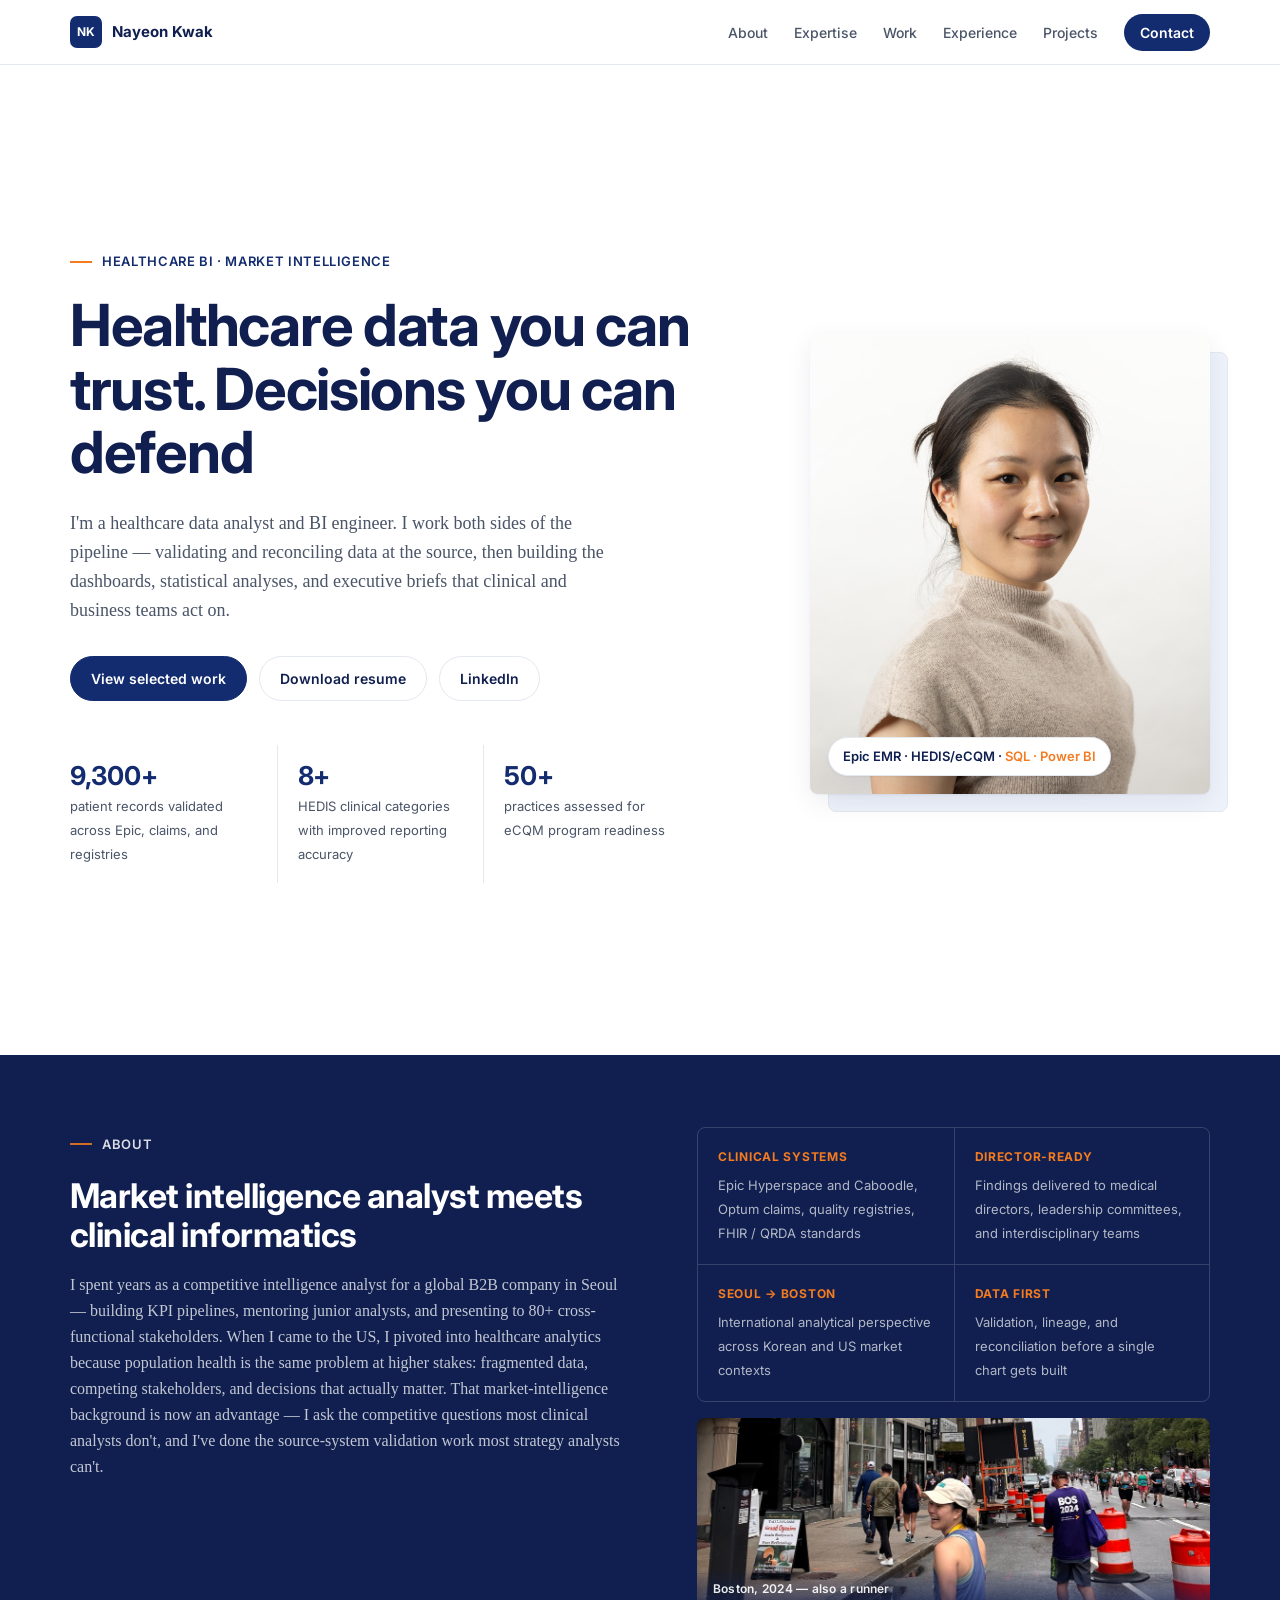
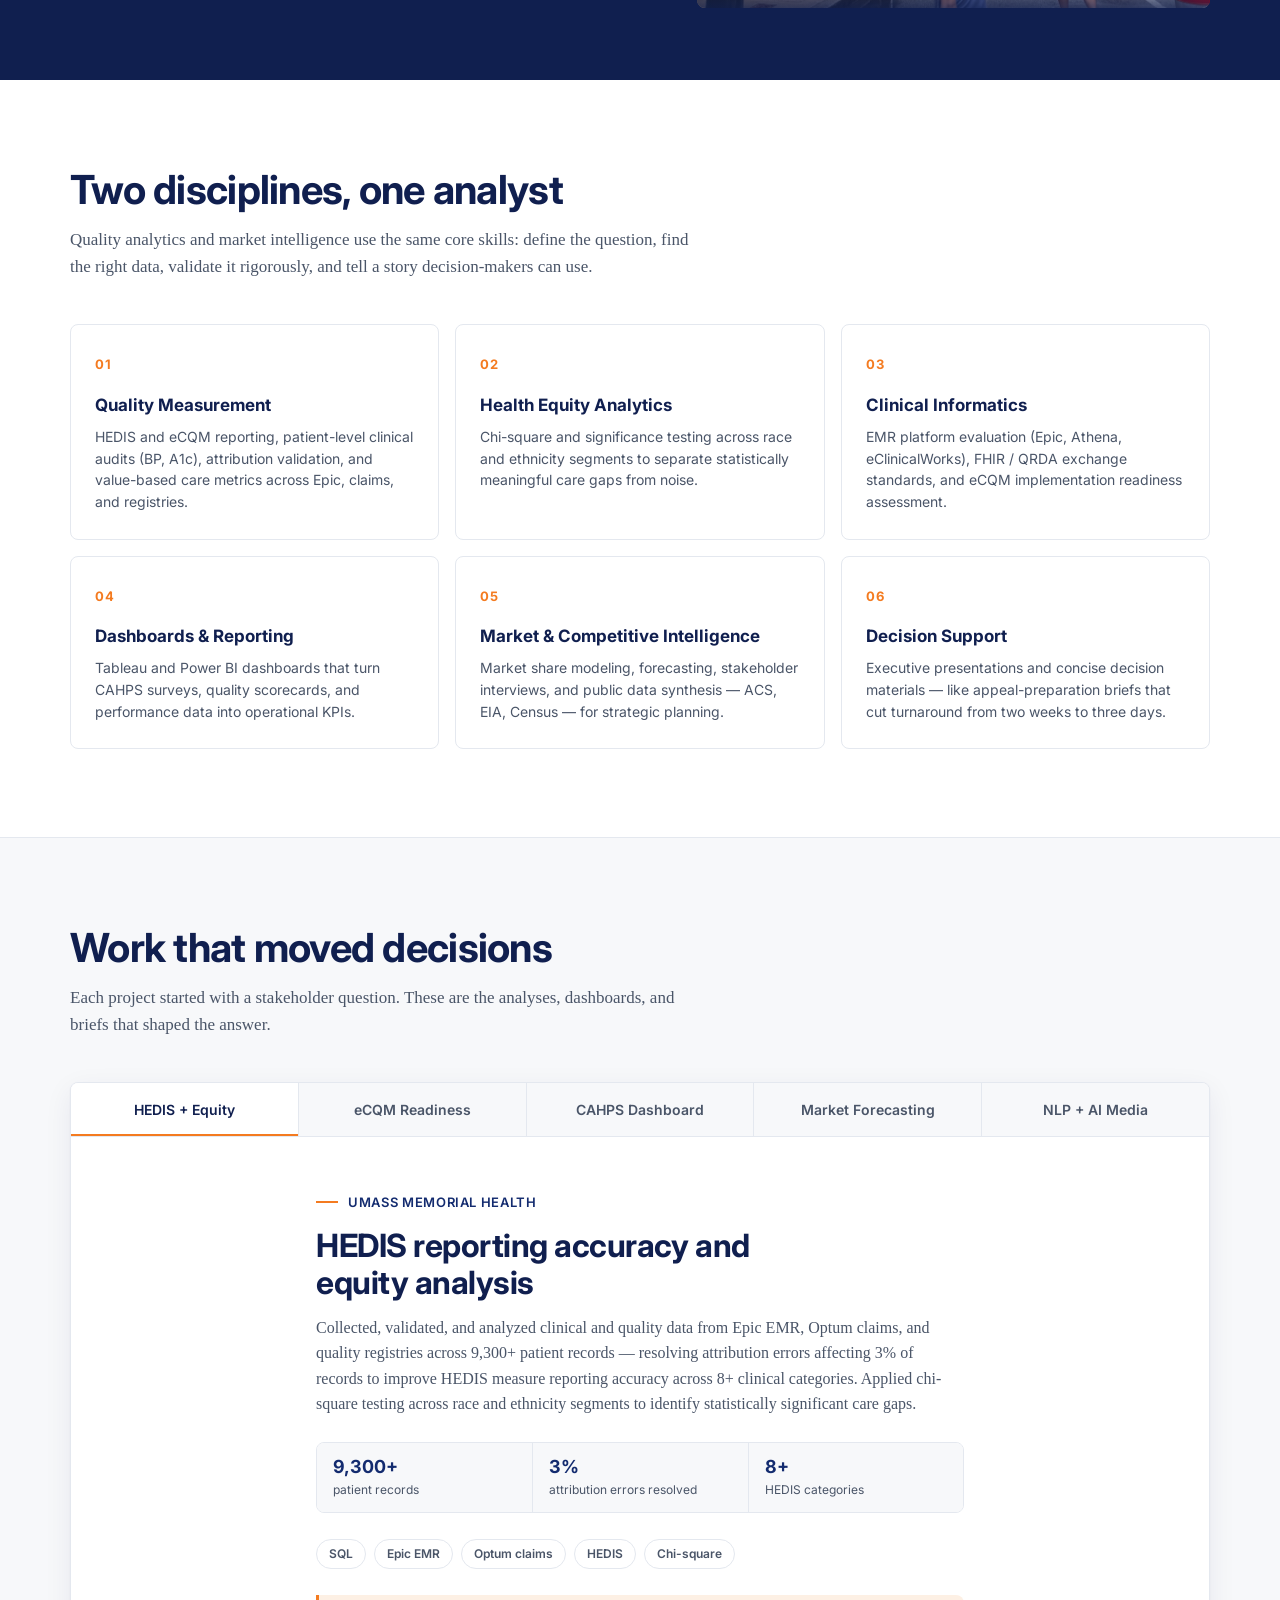
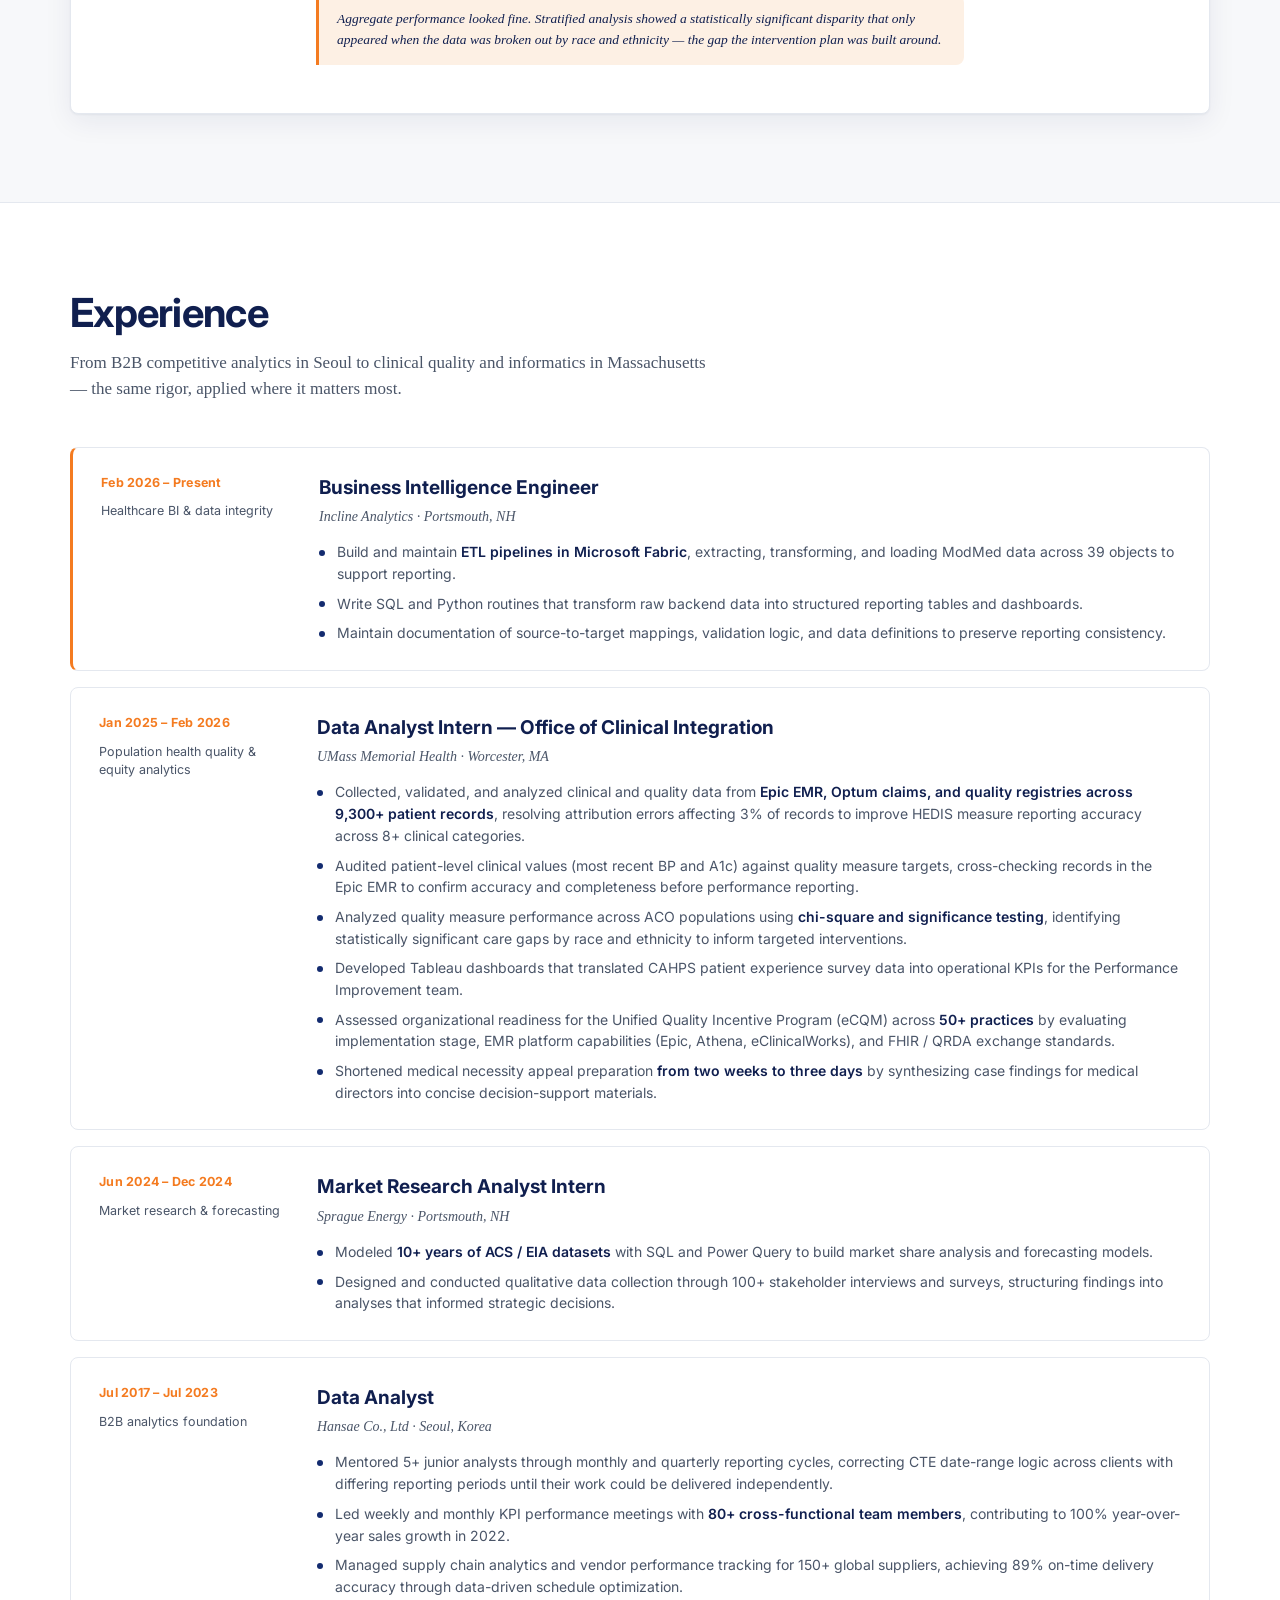
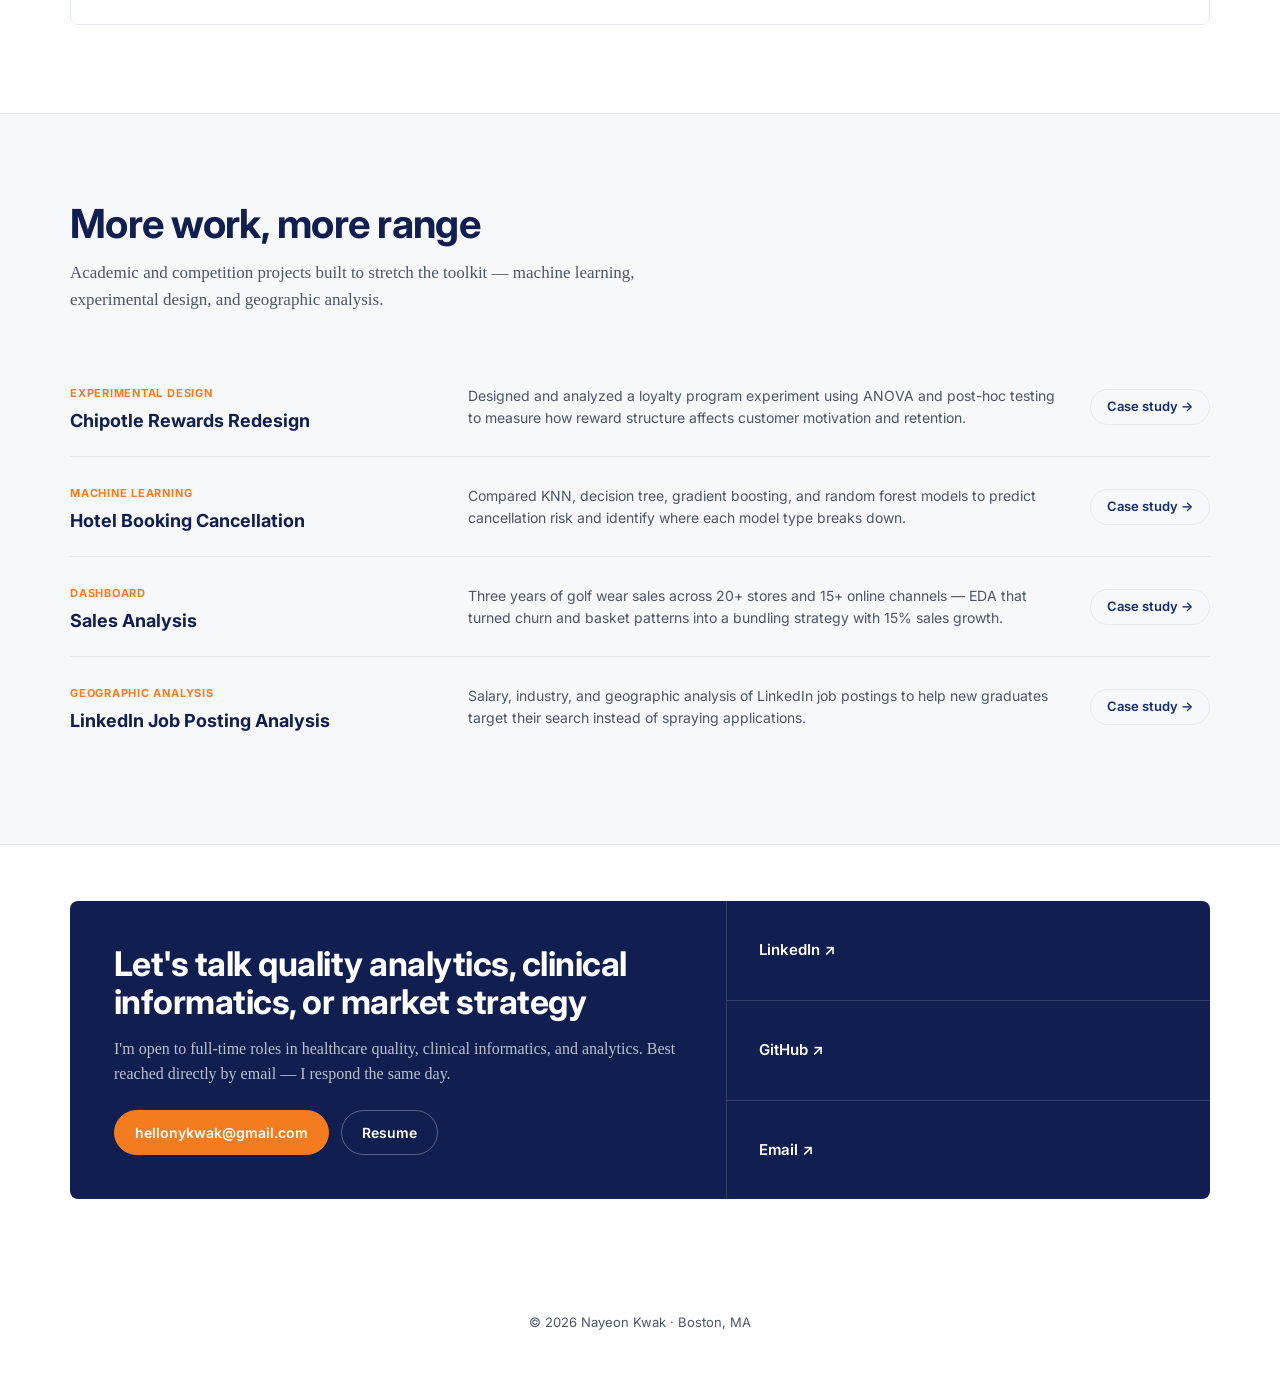
==== commit 6b2be7d8: "Remove trailing periods from section headings Co-Authored-By: Claude Fable 5 <noreply@anthropic.com>" ====
--- a/index.html
+++ b/index.html
@@ -841,7 +841,7 @@
     <div class="wrap hero">
       <section aria-label="Introduction">
         <span class="kicker">Healthcare BI · Market Intelligence</span>
-        <h1>Healthcare data you can trust. Decisions you can defend.</h1>
+        <h1>Healthcare data you can trust. Decisions you can defend</h1>
         <p class="lead">I'm a healthcare data analyst and BI engineer. I work both sides of the pipeline — validating and reconciling data at the source, then building the dashboards, statistical analyses, and executive briefs that clinical and business teams act on.</p>
         <div class="hero-actions">
           <a class="button primary" href="#work">View selected work</a>
@@ -866,7 +866,7 @@
       <div class="wrap about-inner">
         <div class="about-copy">
           <span class="kicker">About</span>
-          <h2>Market intelligence analyst meets clinical informatics.</h2>
+          <h2>Market intelligence analyst meets clinical informatics</h2>
           <p>I spent years as a competitive intelligence analyst for a global B2B company in Seoul — building KPI pipelines, mentoring junior analysts, and presenting to 80+ cross-functional stakeholders. When I came to the US, I pivoted into healthcare analytics because population health is the same problem at higher stakes: fragmented data, competing stakeholders, and decisions that actually matter. That market-intelligence background is now an advantage — I ask the competitive questions most clinical analysts don't, and I've done the source-system validation work most strategy analysts can't.</p>
         </div>
         <div class="about-right">
@@ -888,7 +888,7 @@
     <section id="focus">
       <div class="wrap">
         <div class="section-head">
-          <h2>Two disciplines, one analyst.</h2>
+          <h2>Two disciplines, one analyst</h2>
           <p>Quality analytics and market intelligence use the same core skills: define the question, find the right data, validate it rigorously, and tell a story decision-makers can use.</p>
         </div>
         <div class="capability-grid">
@@ -930,7 +930,7 @@
     <section id="work" class="tinted">
       <div class="wrap">
         <div class="section-head">
-          <h2>Work that moved decisions.</h2>
+          <h2>Work that moved decisions</h2>
           <p>Each project started with a stakeholder question. These are the analyses, dashboards, and briefs that shaped the answer.</p>
         </div>
         <div class="workbench card">
@@ -969,7 +969,7 @@
     <section id="experience">
       <div class="wrap">
         <div class="section-head">
-          <h2>Experience.</h2>
+          <h2>Experience</h2>
           <p>From B2B competitive analytics in Seoul to clinical quality and informatics in Massachusetts — the same rigor, applied where it matters most.</p>
         </div>
 
@@ -1047,7 +1047,7 @@
     <section id="projects" class="tinted">
       <div class="wrap">
         <div class="section-head">
-          <h2>More work, more range.</h2>
+          <h2>More work, more range</h2>
           <p>Academic and competition projects built to stretch the toolkit — machine learning, experimental design, and geographic analysis.</p>
         </div>
         <div class="project-strip">
@@ -1092,7 +1092,7 @@
       <div class="wrap">
         <div class="contact">
           <div class="contact-copy">
-            <h2>Let's talk quality analytics, clinical informatics, or market strategy.</h2>
+            <h2>Let's talk quality analytics, clinical informatics, or market strategy</h2>
             <p>I'm open to full-time roles in healthcare quality, clinical informatics, and analytics. Best reached directly by email — I respond the same day.</p>
             <div class="hero-actions" style="margin-top: 0;">
               <a class="button accent" href="mailto:hellonykwak@gmail.com">hellonykwak@gmail.com</a>
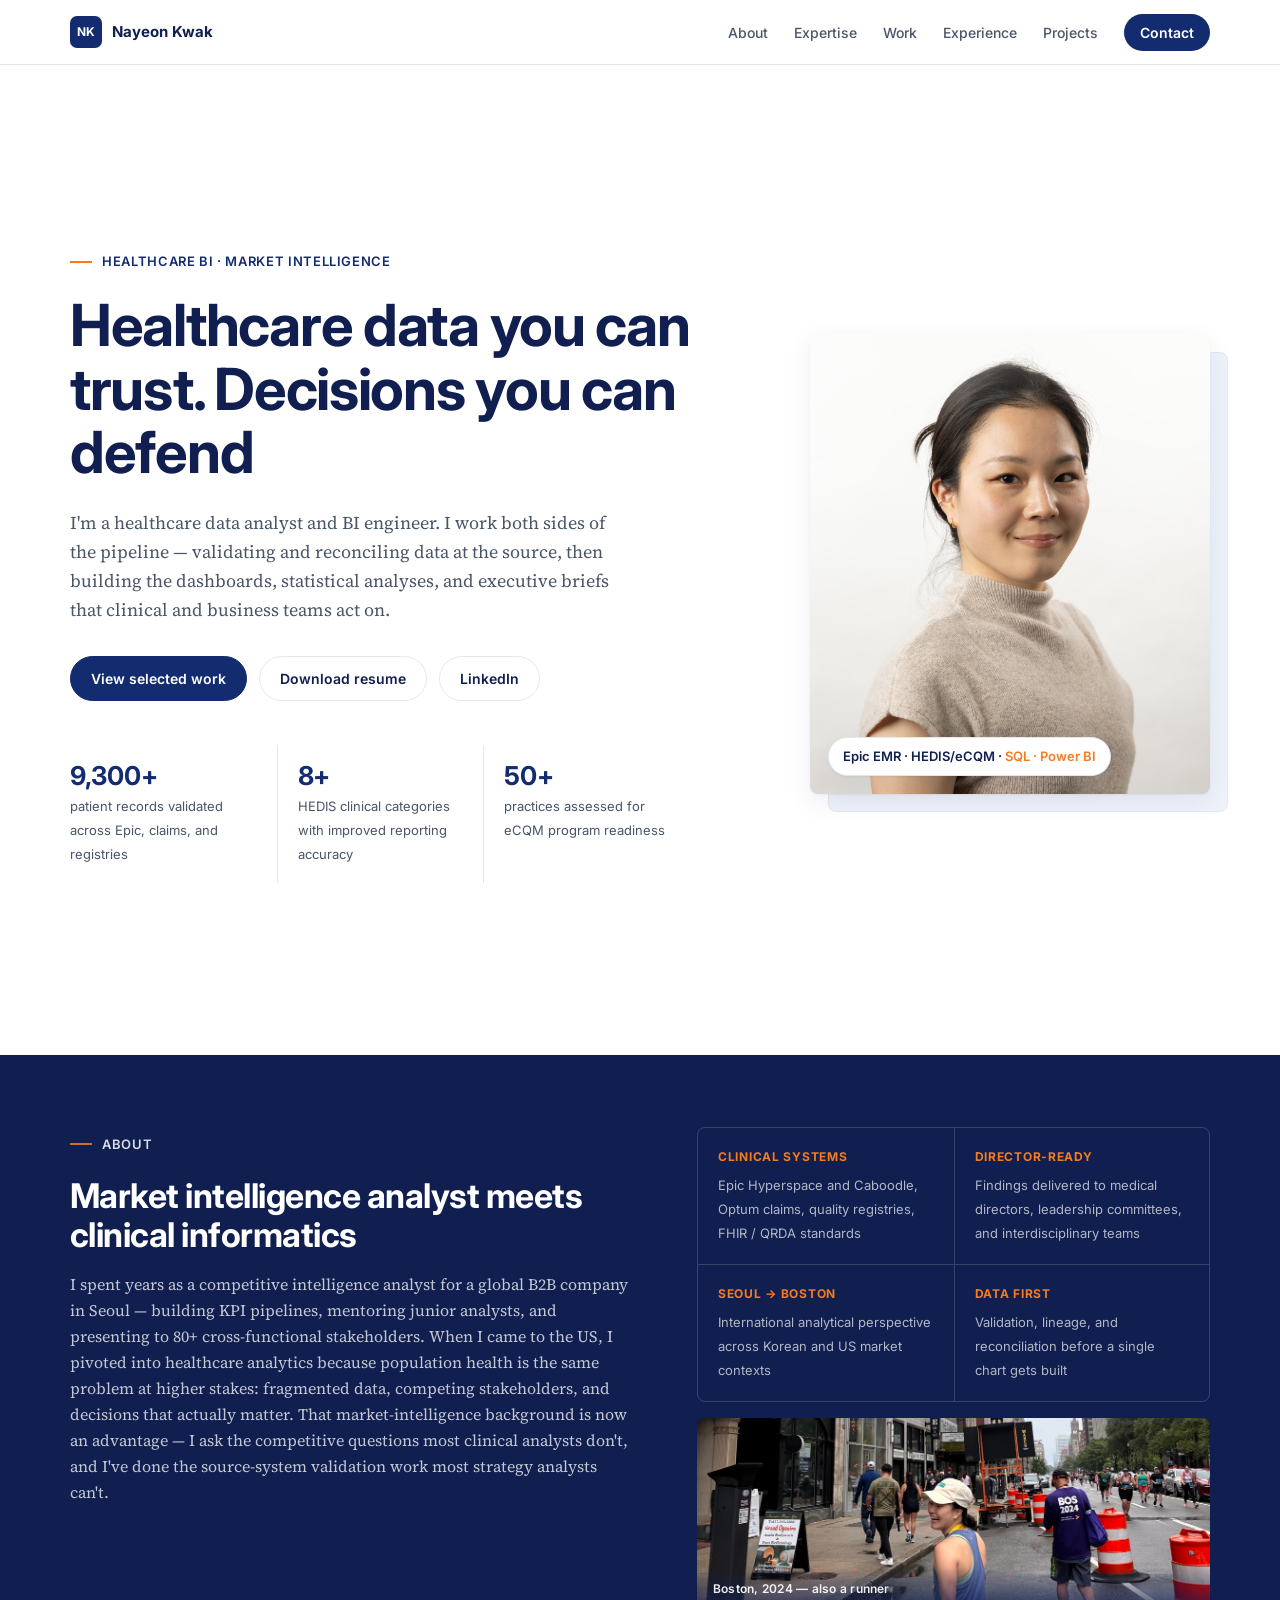
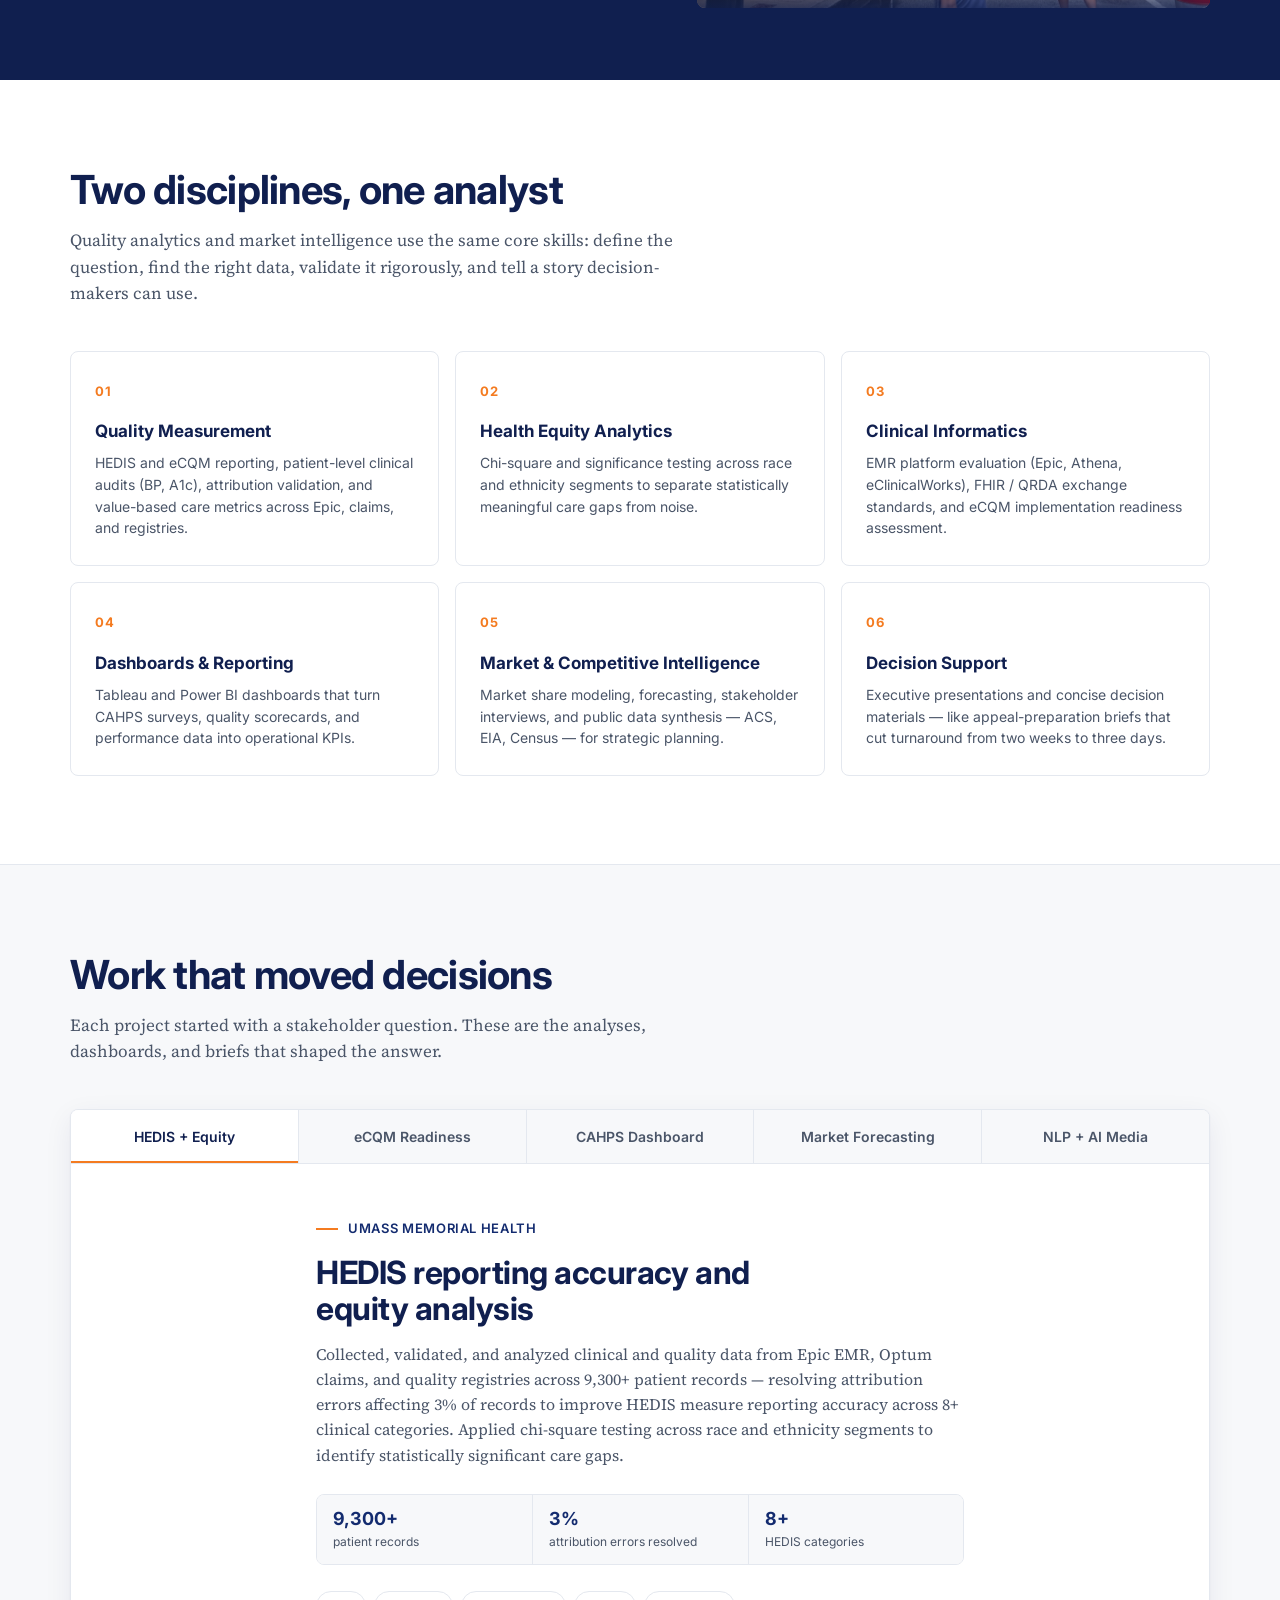
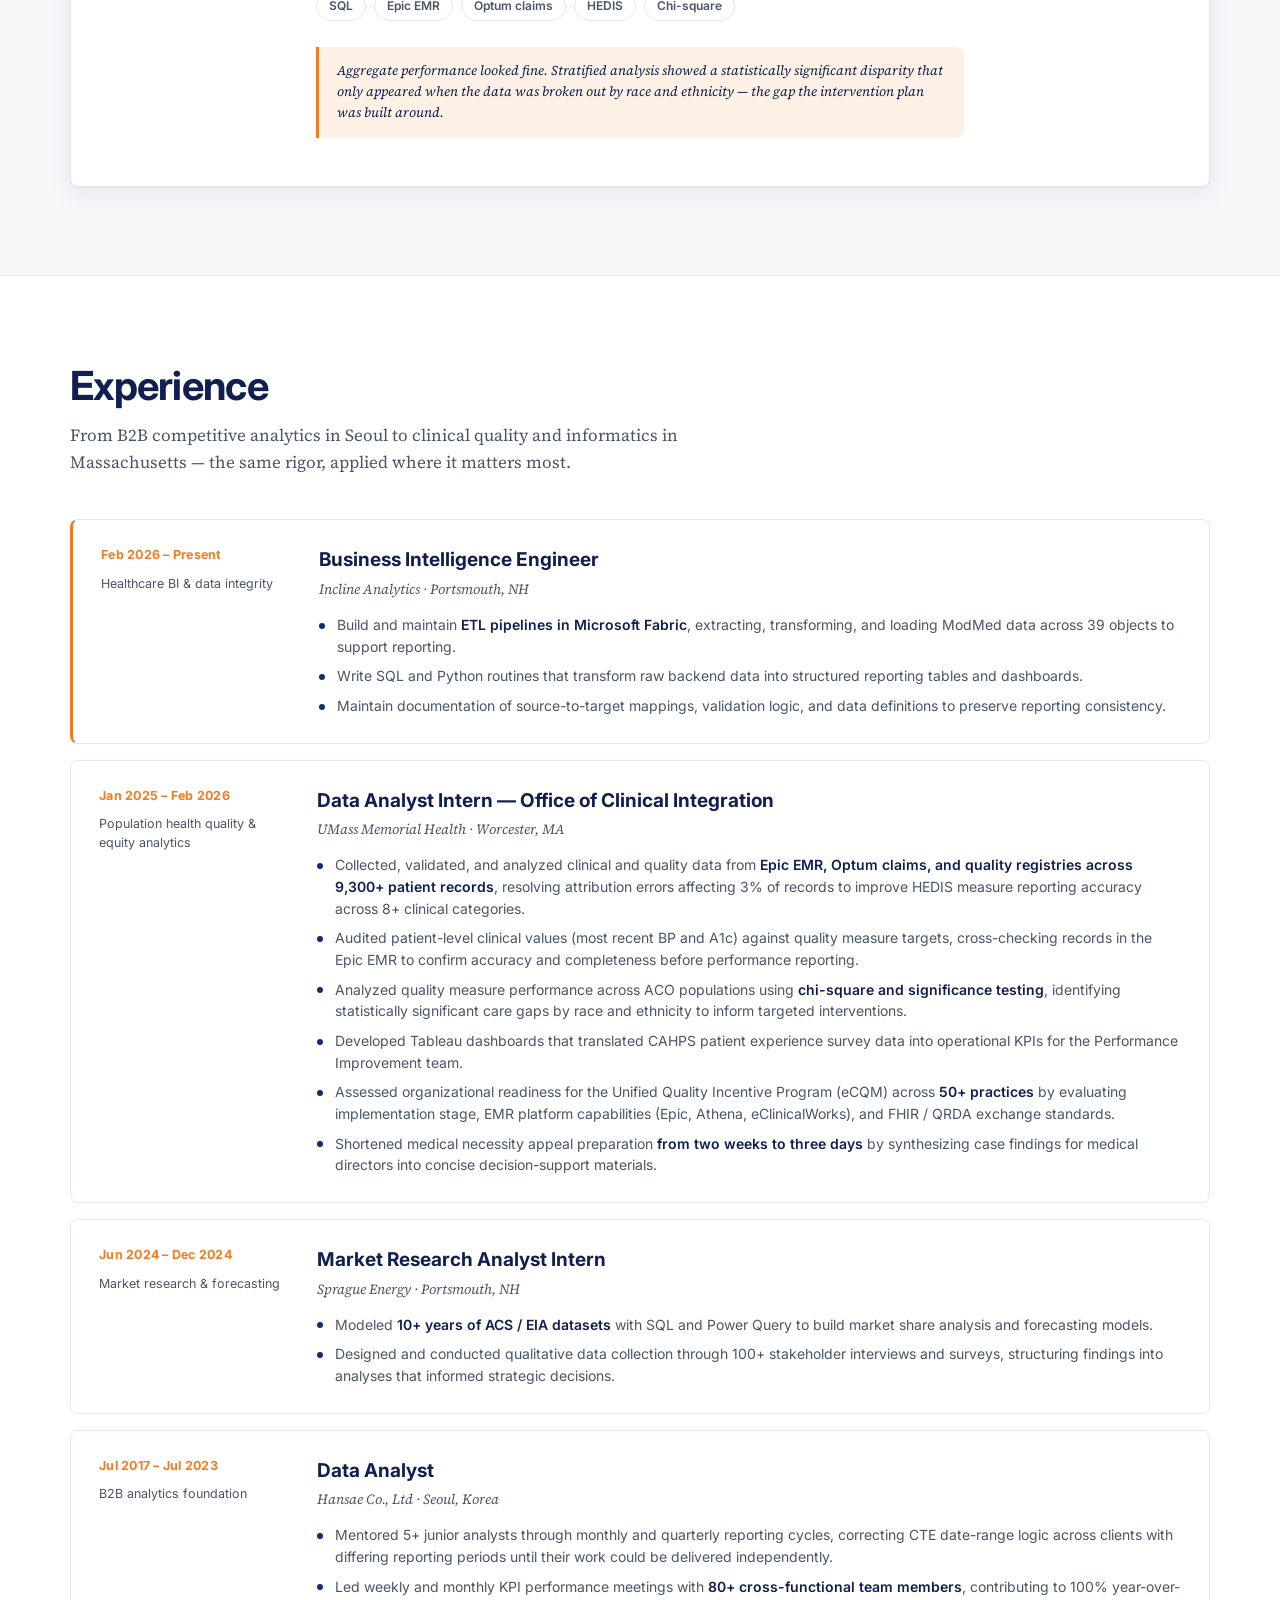
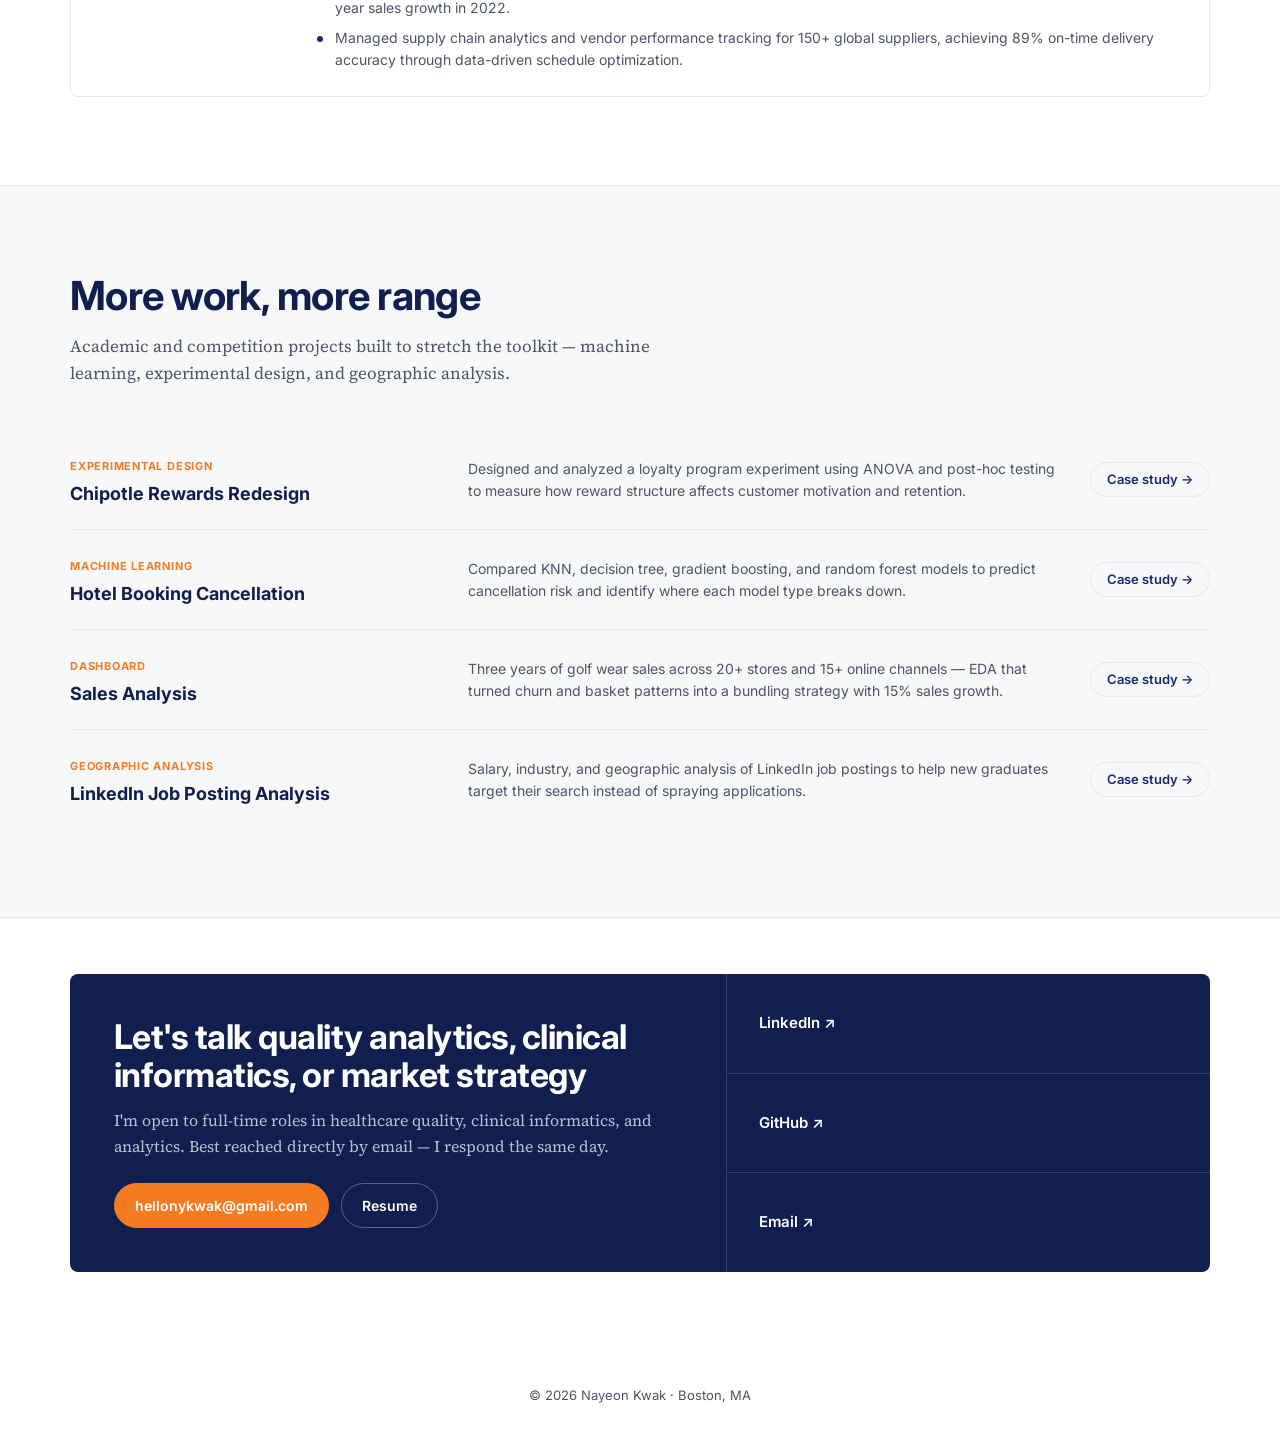
==== commit 3889f88d: "Swap serif font from Georgia to Source Serif 4 Co-Authored-By: Claude Fable 5 <noreply@anthropic.com" ====
--- a/index.html
+++ b/index.html
@@ -6,7 +6,7 @@
   <title>Nayeon Kwak — Healthcare Data Analyst &amp; BI Engineer</title>
   <link rel="preconnect" href="https://fonts.googleapis.com" />
   <link rel="preconnect" href="https://fonts.gstatic.com" crossorigin />
-  <link href="https://fonts.googleapis.com/css2?family=Inter:wght@400;500;600;700&display=swap" rel="stylesheet" />
+  <link href="https://fonts.googleapis.com/css2?family=Inter:wght@400;500;600;700&family=Source+Serif+4:ital,opsz,wght@0,8..60,400;0,8..60,600;1,8..60,400&display=swap" rel="stylesheet" />
   <style>
     /* ─────────────────────────────────────────────────
        DESIGN SYSTEM — exactly 4 color roles.
@@ -33,7 +33,7 @@
       --radius: 8px;
       --shadow: 0 1px 2px rgba(16, 31, 79, 0.05), 0 8px 28px rgba(16, 31, 79, 0.07);
       --font-sans:  'Inter', system-ui, sans-serif;
-      --font-serif: Georgia, 'Times New Roman', serif;
+      --font-serif: 'Source Serif 4', Georgia, 'Times New Roman', serif;
     }
 
     *, *::before, *::after { box-sizing: border-box; }
